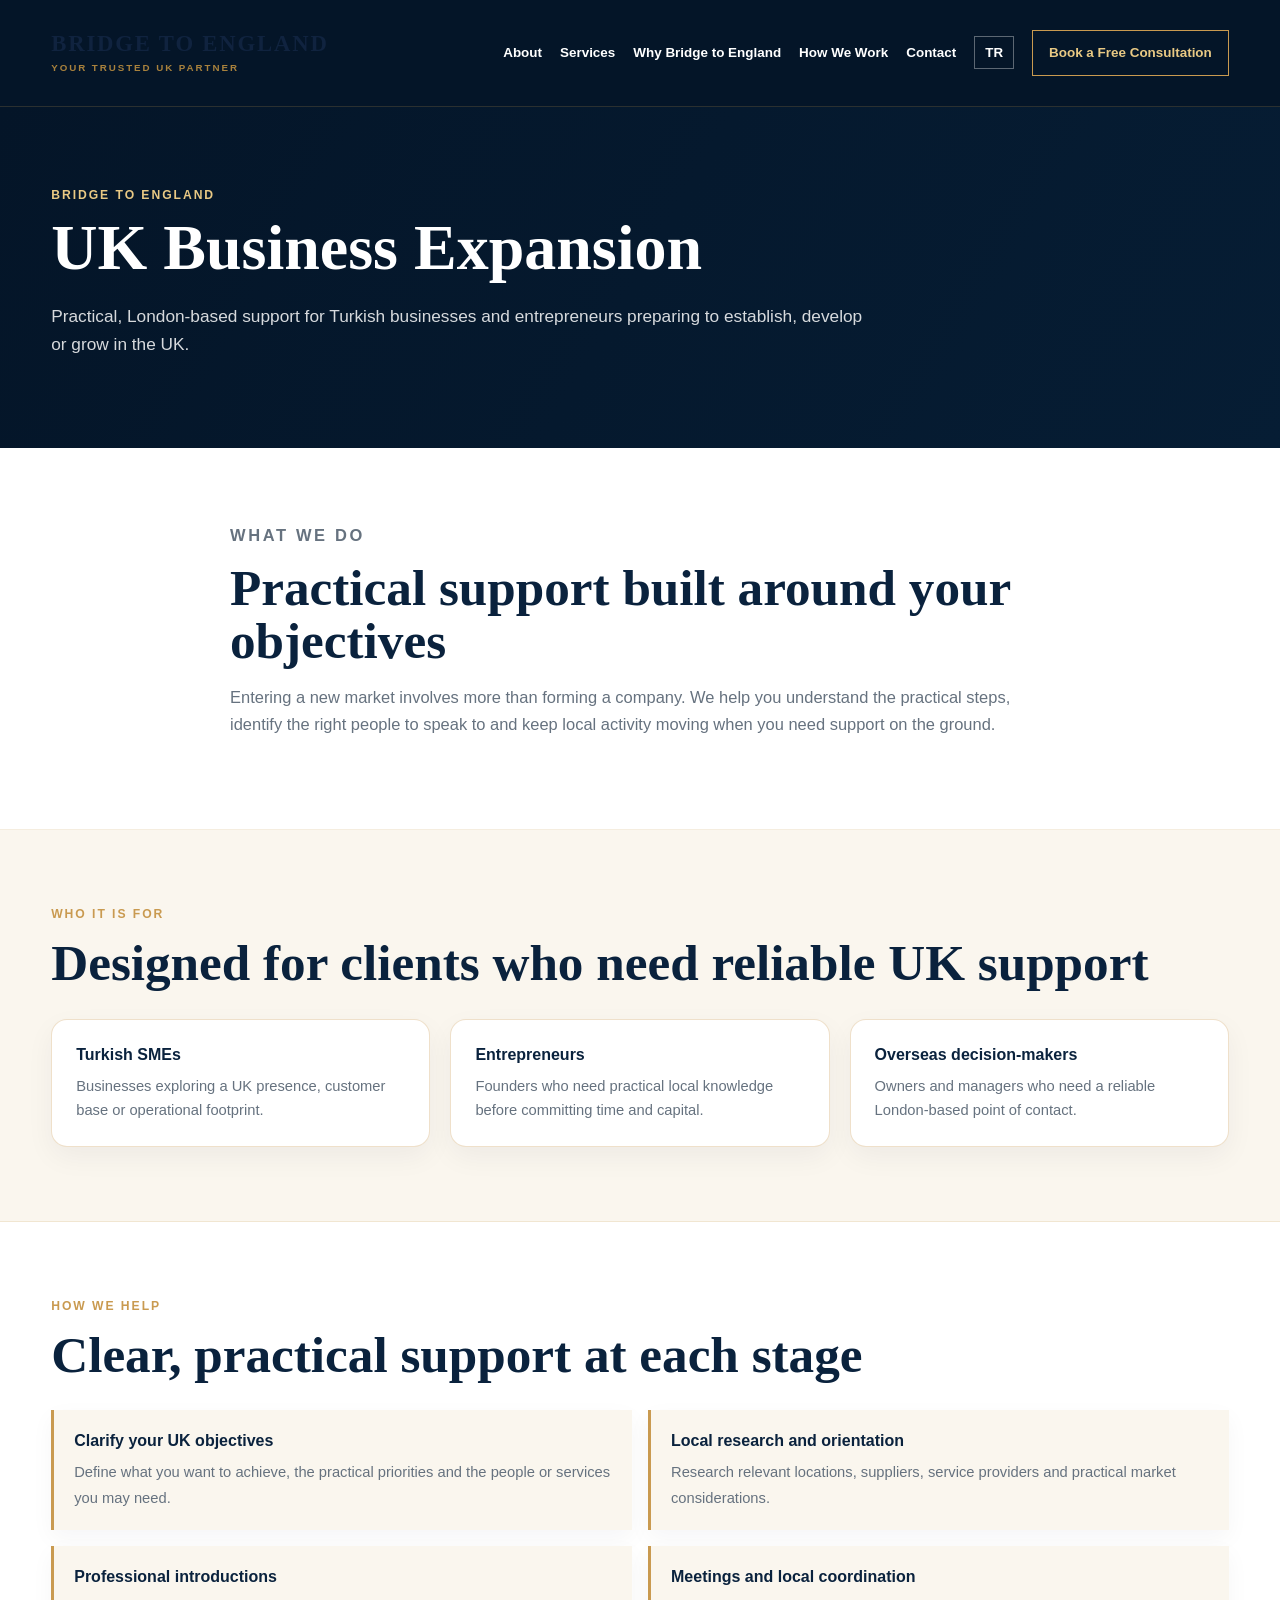
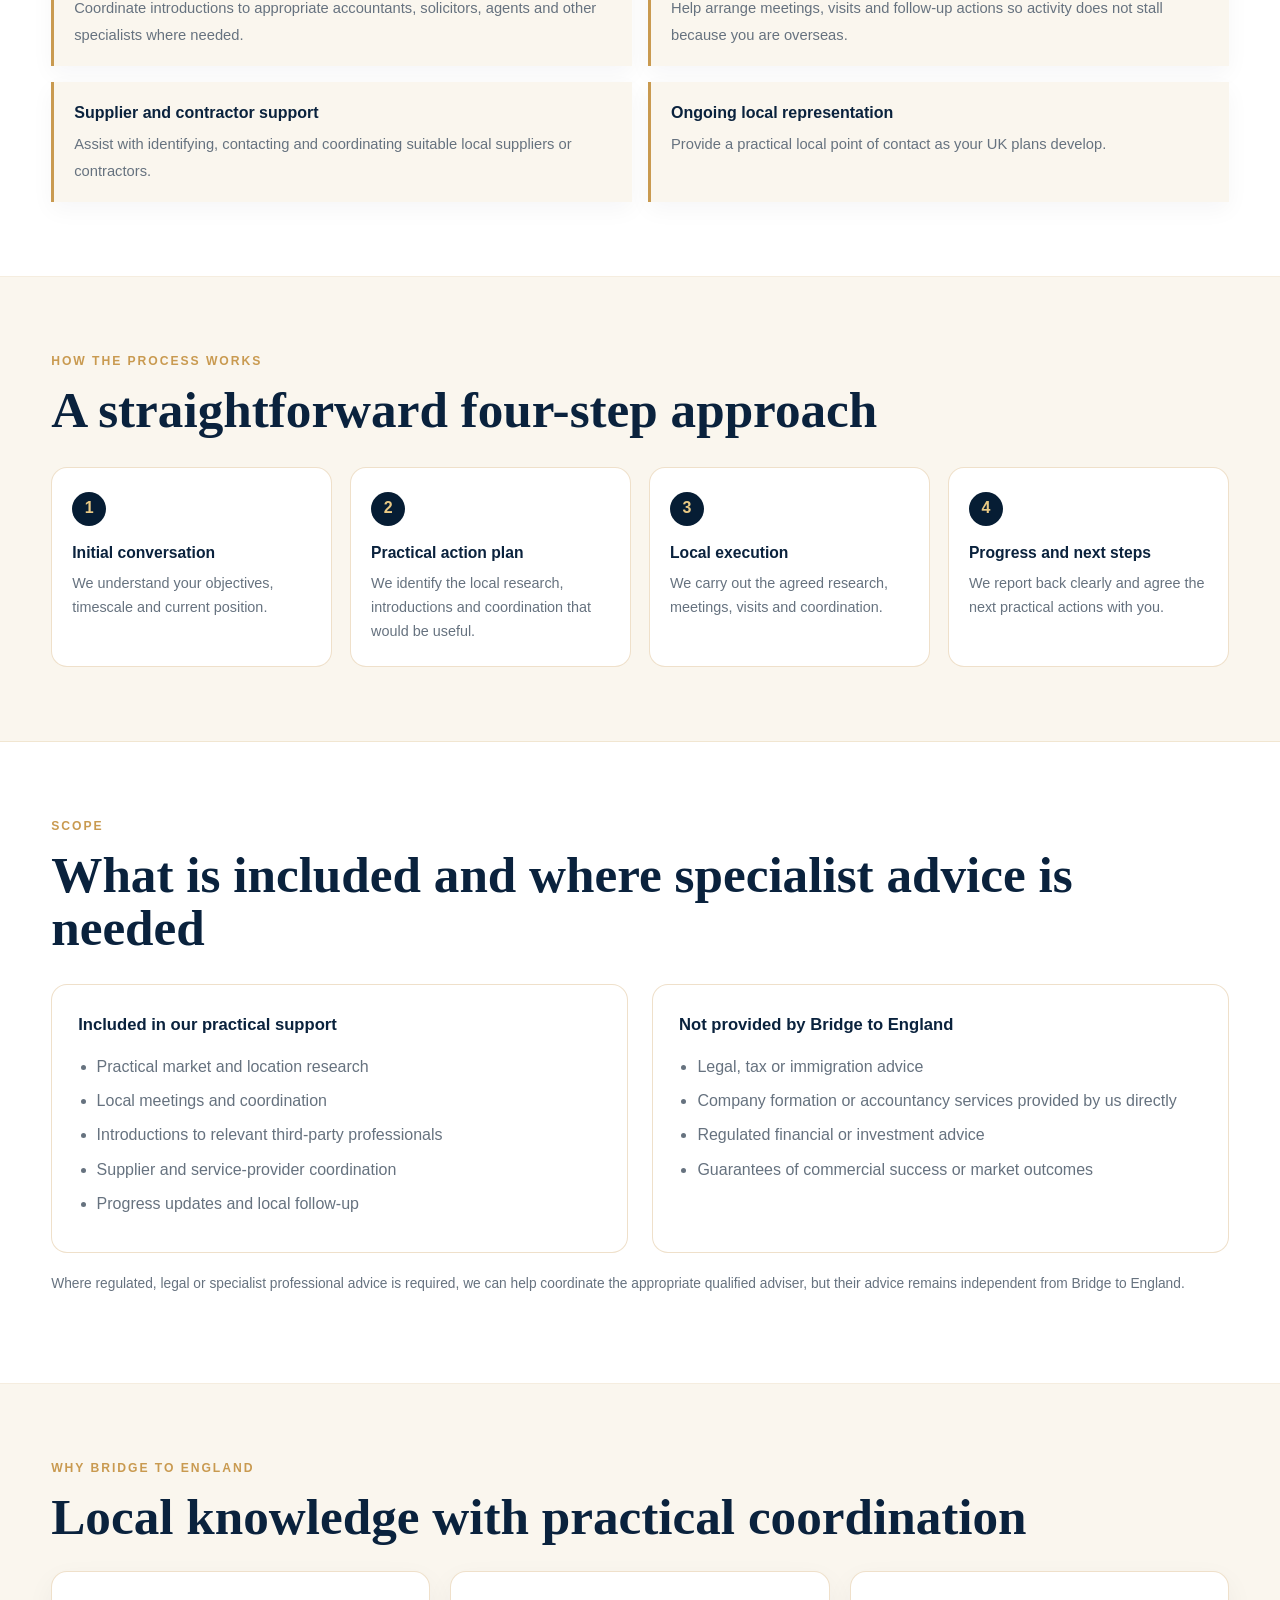
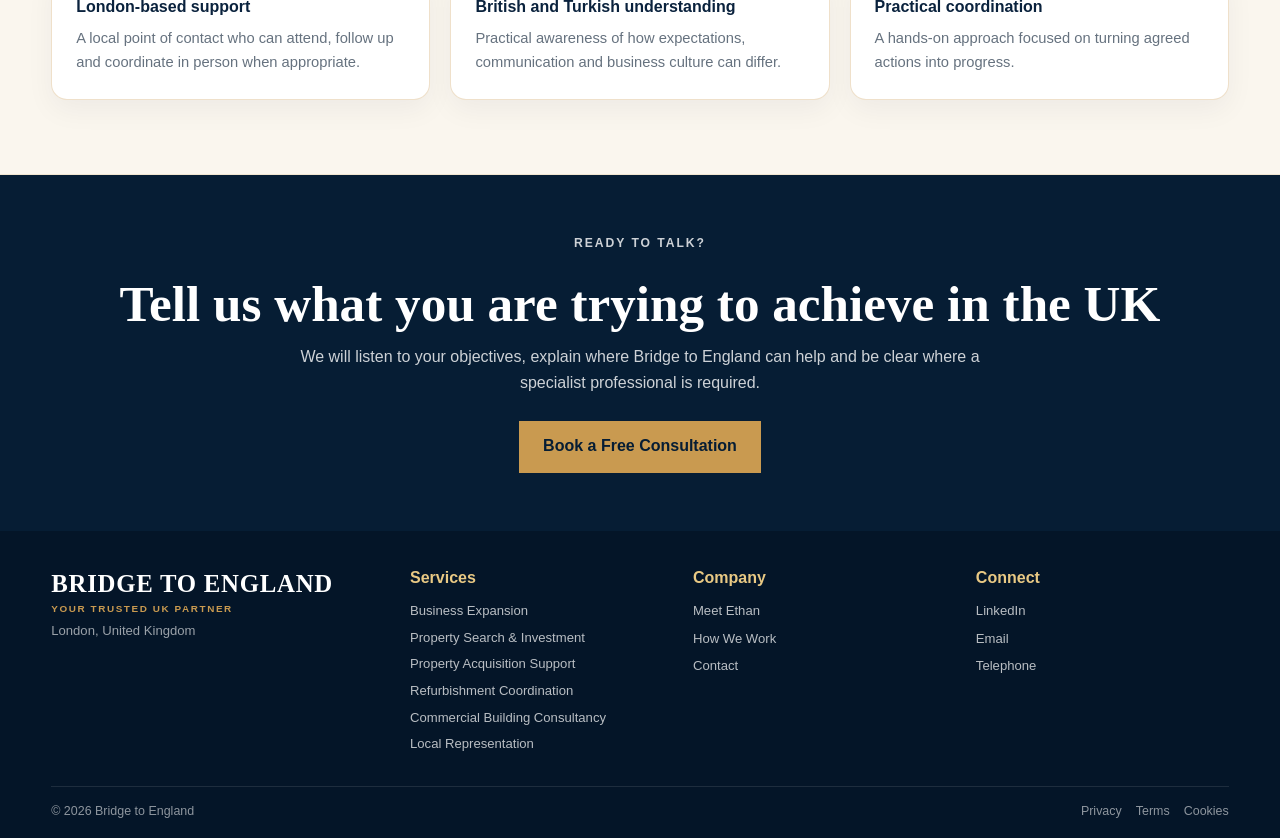
==== business-expansion.html @ 93b82a4f "Strengthen all six service pages V5.68" ====
<!DOCTYPE html>
<html lang="en">
<head>
<meta charset="UTF-8">
<meta name="viewport" content="width=device-width,initial-scale=1">
<title>UK Business Expansion | Bridge to England</title>
<meta name="description" content="Practical UK market-entry and business expansion support for Turkish businesses, entrepreneurs and investors, with London-based local coordination.">
<link rel="canonical" href="https://bridgetoengland.co.uk/business-expansion.html">
<link rel="icon" href="favicon.png">
<link rel="stylesheet" href="style.css?v=548">
<meta property="og:type" content="website">
<meta property="og:site_name" content="Bridge to England">
<meta property="og:title" content="UK Business Expansion | Bridge to England">
<meta property="og:description" content="Practical UK market-entry and business expansion support for Turkish businesses, entrepreneurs and investors, with London-based local coordination.">
<meta property="og:url" content="https://bridgetoengland.co.uk/business-expansion.html">
<script type="application/ld+json">{"@context": "https://schema.org", "@type": "Service", "name": "UK Business Expansion", "description": "Practical, London-based support for Turkish businesses and entrepreneurs preparing to establish, develop or grow in the UK.", "provider": {"@type": "Organization", "name": "Bridge to England", "url": "https://bridgetoengland.co.uk/"}, "areaServed": {"@type": "Country", "name": "United Kingdom"}, "url": "https://bridgetoengland.co.uk/business-expansion.html"}</script>

<style>
/* V5.68 strengthened service pages */
.site-header{position:static!important}
.service-detail-hero{
  padding:78px 0 72px;
  background:linear-gradient(120deg,var(--navy-2),var(--navy));
  color:#fff;
}
.service-detail-hero .eyebrow{color:var(--gold-soft)}
.service-detail-hero h1{
  color:#fff;
  max-width:900px;
  font-size:clamp(2.9rem,5vw,5rem);
}
.service-detail-hero .hero-summary{
  max-width:820px;
  margin-top:22px;
  color:rgba(255,255,255,.84);
  font-size:1.08rem;
}
.service-detail-main{background:#fff}
.service-block{padding:74px 0;border-bottom:1px solid rgba(201,154,80,.18)}
.service-block.alt{background:var(--cream)}
.service-intro{max-width:820px}
.service-intro p{font-size:1.03rem;color:var(--muted)}
.service-cards{
  display:grid;
  grid-template-columns:repeat(3,minmax(0,1fr));
  gap:20px;
  margin-top:30px;
}
.service-card-lite{
  background:#fff;
  border:1px solid var(--line);
  border-radius:16px;
  padding:24px;
  box-shadow:0 10px 28px rgba(6,29,52,.05);
}
.service-block:not(.alt) .service-card-lite{background:var(--cream)}
.service-card-lite h3{
  margin:0 0 8px;
  font-family:Montserrat,Arial,sans-serif;
  font-size:1rem;
  line-height:1.35;
}
.service-card-lite p{margin:0;color:var(--muted);font-size:.92rem}
.help-grid{
  display:grid;
  grid-template-columns:repeat(2,minmax(0,1fr));
  gap:16px;
  margin-top:28px;
}
.help-item{
  border-left:3px solid var(--gold);
  background:#fff;
  padding:18px 20px;
  box-shadow:0 8px 22px rgba(6,29,52,.04);
}
.service-block:not(.alt) .help-item{background:var(--cream)}
.help-item strong{display:block;color:var(--ink);margin-bottom:5px}
.help-item span{color:var(--muted);font-size:.92rem}
.process-grid{
  display:grid;
  grid-template-columns:repeat(4,minmax(0,1fr));
  gap:18px;
  margin-top:30px;
  counter-reset:steps;
}
.process-step{
  position:relative;
  border:1px solid var(--line);
  border-radius:16px;
  padding:24px 20px 22px;
  background:#fff;
}
.process-step:before{
  counter-increment:steps;
  content:counter(steps);
  width:34px;height:34px;
  display:grid;place-items:center;
  border-radius:50%;
  background:var(--navy);
  color:var(--gold-soft);
  font-weight:800;
  margin-bottom:14px;
}
.process-step h3{
  margin:0 0 7px;
  font-family:Montserrat,Arial,sans-serif;
  font-size:.98rem;
}
.process-step p{margin:0;color:var(--muted);font-size:.9rem}
.scope-grid{
  display:grid;
  grid-template-columns:1fr 1fr;
  gap:24px;
  margin-top:30px;
}
.scope-box{
  border:1px solid var(--line);
  border-radius:16px;
  padding:26px;
  background:#fff;
}
.scope-box h3{
  margin:0 0 15px;
  font-family:Montserrat,Arial,sans-serif;
  font-size:1.04rem;
}
.scope-box ul{margin:0;padding-left:1.15rem}
.scope-box li{margin:8px 0;color:var(--muted)}
.why-service-grid{
  display:grid;
  grid-template-columns:repeat(3,minmax(0,1fr));
  gap:20px;
  margin-top:28px;
}
.why-service-grid .service-card-lite{background:#fff}
.service-cta-band{
  padding:58px 0;
  background:var(--navy);
  color:#fff;
  text-align:center;
}
.service-cta-band h2{color:#fff;margin-bottom:14px}
.service-cta-band p{
  max-width:720px;
  margin:0 auto 24px;
  color:rgba(255,255,255,.80)
}
.service-note{
  margin-top:20px;
  color:var(--muted);
  font-size:.86rem;
}
.footer-wordmark{display:inline-flex;flex-direction:column;text-decoration:none;line-height:1.05}
.footer-brand-main{display:block;color:#fff;font-family:"Cormorant Garamond",Georgia,serif;font-size:1.55rem;font-weight:700;letter-spacing:.03em}
.footer-brand-sub{display:block;color:var(--gold);font-size:.62rem;font-weight:800;letter-spacing:.16em;margin-top:7px}
@media(max-width:1050px){
  .service-cards,.why-service-grid{grid-template-columns:1fr 1fr}
  .process-grid{grid-template-columns:1fr 1fr}
  .scope-grid{grid-template-columns:1fr}
}
@media(max-width:650px){
  .service-detail-hero{padding:54px 0 50px}
  .service-block{padding:54px 0}
  .service-cards,.help-grid,.why-service-grid,.process-grid{grid-template-columns:1fr}
}
/* Compact mobile navigation, closed by default */
@media(max-width:1050px){
  .site-header .nav-wrap{position:relative;min-height:86px!important}
  .site-header .menu-toggle{display:block!important}
  .site-header .main-nav{display:none!important}
  .site-header .main-nav.open{
    position:absolute!important;
    top:100%!important;left:0!important;right:0!important;
    z-index:1000!important;
    display:flex!important;
    flex-direction:column!important;
    align-items:stretch!important;
    gap:0!important;
    padding:10px 4% 18px!important;
    background:var(--navy-2)!important;
    border-top:1px solid rgba(201,154,80,.25)!important;
  }
  .site-header .main-nav.open a{
    padding:12px 4px!important;
    border-bottom:1px solid rgba(255,255,255,.08)!important;
  }
  .site-header .main-nav.open .language-toggle{
    margin:12px 0 8px!important;
    min-height:44px!important;
  }
}
</style>

</head>
<body>

<header class="site-header">
<div class="container nav-wrap">
<a class="brand brand-wordmark" href="index.html" aria-label="Bridge to England home">
<span class="brand-main">BRIDGE TO ENGLAND</span><span class="brand-sub">YOUR TRUSTED UK PARTNER</span></a>
<button aria-label="Open navigation" class="menu-toggle"><span></span><span></span><span></span></button>
<nav class="main-nav">
<a data-en="About" data-tr="Hakkımızda" href="index.html#about">About</a>
<a data-en="Services" data-tr="Hizmetler" href="index.html#services">Services</a>
<a data-en="Why Bridge to England" data-tr="Neden Bridge to England" href="index.html#why">Why Bridge to England</a>
<a data-en="How We Work" data-tr="Nasıl Çalışıyoruz" href="index.html#process">How We Work</a>
<a data-en="Contact" data-tr="İletişim" href="index.html#contact">Contact</a>
<button class="language-toggle" type="button">TR</button>
<a class="nav-cta" data-en="Book a Free Consultation" data-tr="Ücretsiz Görüşme Ayarla" href="index.html#contact">Book a Free Consultation</a>
</nav>
</div>
</header>

<section class="service-detail-hero">
<div class="container">
<p class="eyebrow" data-en="Bridge to England" data-tr="Bridge to England">Bridge to England</p>
<h1 data-en="UK Business Expansion" data-tr="Birleşik Krallık’ta İş Geliştirme">UK Business Expansion</h1>
<p class="hero-summary" data-en="Practical, London-based support for Turkish businesses and entrepreneurs preparing to establish, develop or grow in the UK." data-tr="Birleşik Krallık’ta kurulmaya, gelişmeye veya büyümeye hazırlanan Türk işletmeleri ve girişimciler için Londra merkezli pratik destek.">Practical, London-based support for Turkish businesses and entrepreneurs preparing to establish, develop or grow in the UK.</p>
</div>
</section>

<main class="service-detail-main">
<section class="service-block">
<div class="container service-intro">
<p class="section-label" data-en="What We Do" data-tr="Ne Yapıyoruz">What We Do</p>
<h2 data-en="Practical support built around your objectives" data-tr="Hedeflerinize göre şekillenen pratik destek">Practical support built around your objectives</h2>
<p data-en="Entering a new market involves more than forming a company. We help you understand the practical steps, identify the right people to speak to and keep local activity moving when you need support on the ground." data-tr="Yeni bir pazara girmek yalnızca şirket kurmaktan ibaret değildir. Pratik adımları anlamanıza, doğru kişilerle bağlantı kurmanıza ve sahada desteğe ihtiyaç duyduğunuzda yerel faaliyetleri ilerletmenize yardımcı oluruz.">Entering a new market involves more than forming a company. We help you understand the practical steps, identify the right people to speak to and keep local activity moving when you need support on the ground.</p>
</div>
</section>

<section class="service-block alt">
<div class="container">
<p class="section-label" data-en="Who It Is For" data-tr="Kimler İçin">Who It Is For</p>
<h2 data-en="Designed for clients who need reliable UK support" data-tr="Güvenilir Birleşik Krallık desteğine ihtiyaç duyan müşteriler için">Designed for clients who need reliable UK support</h2>
<div class="service-cards"><article class="service-card-lite"><h3 data-en="Turkish SMEs" data-tr="Türk KOBİ’leri">Turkish SMEs</h3><p data-en="Businesses exploring a UK presence, customer base or operational footprint." data-tr="Birleşik Krallık’ta varlık, müşteri tabanı veya operasyon oluşturmayı değerlendiren işletmeler.">Businesses exploring a UK presence, customer base or operational footprint.</p></article>
<article class="service-card-lite"><h3 data-en="Entrepreneurs" data-tr="Girişimciler">Entrepreneurs</h3><p data-en="Founders who need practical local knowledge before committing time and capital." data-tr="Zaman ve sermaye ayırmadan önce pratik yerel bilgiye ihtiyaç duyan girişimciler.">Founders who need practical local knowledge before committing time and capital.</p></article>
<article class="service-card-lite"><h3 data-en="Overseas decision-makers" data-tr="Yurt dışındaki karar vericiler">Overseas decision-makers</h3><p data-en="Owners and managers who need a reliable London-based point of contact." data-tr="Londra’da güvenilir bir yerel irtibat noktasına ihtiyaç duyan işletme sahipleri ve yöneticiler.">Owners and managers who need a reliable London-based point of contact.</p></article></div>
</div>
</section>

<section class="service-block">
<div class="container">
<p class="section-label" data-en="How We Help" data-tr="Nasıl Yardımcı Oluyoruz">How We Help</p>
<h2 data-en="Clear, practical support at each stage" data-tr="Her aşamada açık ve pratik destek">Clear, practical support at each stage</h2>
<div class="help-grid"><div class="help-item"><strong data-en="Clarify your UK objectives" data-tr="Birleşik Krallık hedeflerinizi netleştirme">Clarify your UK objectives</strong><span data-en="Define what you want to achieve, the practical priorities and the people or services you may need." data-tr="Hedeflerinizi, pratik öncelikleri ve ihtiyaç duyabileceğiniz kişi veya hizmetleri netleştiririz.">Define what you want to achieve, the practical priorities and the people or services you may need.</span></div>
<div class="help-item"><strong data-en="Local research and orientation" data-tr="Yerel araştırma ve yönlendirme">Local research and orientation</strong><span data-en="Research relevant locations, suppliers, service providers and practical market considerations." data-tr="Uygun bölgeleri, tedarikçileri, hizmet sağlayıcıları ve pratik pazar konularını araştırırız.">Research relevant locations, suppliers, service providers and practical market considerations.</span></div>
<div class="help-item"><strong data-en="Professional introductions" data-tr="Profesyonel bağlantılar">Professional introductions</strong><span data-en="Coordinate introductions to appropriate accountants, solicitors, agents and other specialists where needed." data-tr="Gerektiğinde muhasebeciler, avukatlar, acenteler ve diğer uzmanlarla bağlantı kurulmasını koordine ederiz.">Coordinate introductions to appropriate accountants, solicitors, agents and other specialists where needed.</span></div>
<div class="help-item"><strong data-en="Meetings and local coordination" data-tr="Toplantılar ve yerel koordinasyon">Meetings and local coordination</strong><span data-en="Help arrange meetings, visits and follow-up actions so activity does not stall because you are overseas." data-tr="Yurt dışında olmanız nedeniyle süreçlerin durmaması için toplantıları, ziyaretleri ve takip işlerini koordine ederiz.">Help arrange meetings, visits and follow-up actions so activity does not stall because you are overseas.</span></div>
<div class="help-item"><strong data-en="Supplier and contractor support" data-tr="Tedarikçi ve yüklenici desteği">Supplier and contractor support</strong><span data-en="Assist with identifying, contacting and coordinating suitable local suppliers or contractors." data-tr="Uygun yerel tedarikçi ve yüklenicilerin bulunması, iletişimi ve koordinasyonuna destek oluruz.">Assist with identifying, contacting and coordinating suitable local suppliers or contractors.</span></div>
<div class="help-item"><strong data-en="Ongoing local representation" data-tr="Sürekli yerel temsil">Ongoing local representation</strong><span data-en="Provide a practical local point of contact as your UK plans develop." data-tr="Birleşik Krallık planlarınız geliştikçe pratik bir yerel irtibat noktası sağlarız.">Provide a practical local point of contact as your UK plans develop.</span></div></div>
</div>
</section>

<section class="service-block alt">
<div class="container">
<p class="section-label" data-en="How The Process Works" data-tr="Süreç Nasıl İşliyor">How The Process Works</p>
<h2 data-en="A straightforward four-step approach" data-tr="Dört adımlı basit bir yaklaşım">A straightforward four-step approach</h2>
<div class="process-grid"><article class="process-step"><h3 data-en="Initial conversation" data-tr="İlk görüşme">Initial conversation</h3><p data-en="We understand your objectives, timescale and current position." data-tr="Hedeflerinizi, zaman planınızı ve mevcut durumunuzu anlarız.">We understand your objectives, timescale and current position.</p></article>
<article class="process-step"><h3 data-en="Practical action plan" data-tr="Pratik eylem planı">Practical action plan</h3><p data-en="We identify the local research, introductions and coordination that would be useful." data-tr="Faydalı olacak yerel araştırma, bağlantılar ve koordinasyonu belirleriz.">We identify the local research, introductions and coordination that would be useful.</p></article>
<article class="process-step"><h3 data-en="Local execution" data-tr="Yerel uygulama">Local execution</h3><p data-en="We carry out the agreed research, meetings, visits and coordination." data-tr="Kararlaştırılan araştırma, toplantı, ziyaret ve koordinasyonu yürütürüz.">We carry out the agreed research, meetings, visits and coordination.</p></article>
<article class="process-step"><h3 data-en="Progress and next steps" data-tr="İlerleme ve sonraki adımlar">Progress and next steps</h3><p data-en="We report back clearly and agree the next practical actions with you." data-tr="Size açık şekilde bilgi verir ve sonraki pratik adımları birlikte belirleriz.">We report back clearly and agree the next practical actions with you.</p></article></div>
</div>
</section>

<section class="service-block">
<div class="container">
<p class="section-label" data-en="Scope" data-tr="Kapsam">Scope</p>
<h2 data-en="What is included and where specialist advice is needed" data-tr="Nelerin dahil olduğu ve ne zaman uzman desteği gerektiği">What is included and where specialist advice is needed</h2>
<div class="scope-grid">
<div class="scope-box">
<h3 data-en="Included in our practical support" data-tr="Pratik desteğimize dahil">Included in our practical support</h3>
<ul><li data-en="Practical market and location research" data-tr="Pratik pazar ve bölge araştırması">Practical market and location research</li>
<li data-en="Local meetings and coordination" data-tr="Yerel toplantılar ve koordinasyon">Local meetings and coordination</li>
<li data-en="Introductions to relevant third-party professionals" data-tr="İlgili üçüncü taraf profesyonellere yönlendirme">Introductions to relevant third-party professionals</li>
<li data-en="Supplier and service-provider coordination" data-tr="Tedarikçi ve hizmet sağlayıcı koordinasyonu">Supplier and service-provider coordination</li>
<li data-en="Progress updates and local follow-up" data-tr="İlerleme güncellemeleri ve yerel takip">Progress updates and local follow-up</li></ul>
</div>
<div class="scope-box">
<h3 data-en="Not provided by Bridge to England" data-tr="Bridge to England tarafından sunulmayanlar">Not provided by Bridge to England</h3>
<ul><li data-en="Legal, tax or immigration advice" data-tr="Hukuki, vergisel veya göçmenlik danışmanlığı">Legal, tax or immigration advice</li>
<li data-en="Company formation or accountancy services provided by us directly" data-tr="Doğrudan tarafımızdan sunulan şirket kuruluşu veya muhasebe hizmetleri">Company formation or accountancy services provided by us directly</li>
<li data-en="Regulated financial or investment advice" data-tr="Düzenlemeye tabi finansal veya yatırım danışmanlığı">Regulated financial or investment advice</li>
<li data-en="Guarantees of commercial success or market outcomes" data-tr="Ticari başarı veya pazar sonucu garantisi">Guarantees of commercial success or market outcomes</li></ul>
</div>
</div>
<p class="service-note" data-en="Where regulated, legal or specialist professional advice is required, we can help coordinate the appropriate qualified adviser, but their advice remains independent from Bridge to England." data-tr="Düzenlemeye tabi, hukuki veya uzman profesyonel görüş gerektiğinde uygun yetkili danışmanın koordinasyonuna yardımcı olabiliriz, ancak bu danışmanın görüşü Bridge to England’dan bağımsızdır.">Where regulated, legal or specialist professional advice is required, we can help coordinate the appropriate qualified adviser, but their advice remains independent from Bridge to England.</p>
</div>
</section>

<section class="service-block alt">
<div class="container">
<p class="section-label" data-en="Why Bridge to England" data-tr="Neden Bridge to England">Why Bridge to England</p>
<h2 data-en="Local knowledge with practical coordination" data-tr="Yerel bilgi ve pratik koordinasyon">Local knowledge with practical coordination</h2>
<div class="why-service-grid"><article class="service-card-lite"><h3 data-en="London-based support" data-tr="Londra merkezli destek">London-based support</h3><p data-en="A local point of contact who can attend, follow up and coordinate in person when appropriate." data-tr="Gerektiğinde yüz yüze katılım, takip ve koordinasyon sağlayabilen yerel irtibat.">A local point of contact who can attend, follow up and coordinate in person when appropriate.</p></article>
<article class="service-card-lite"><h3 data-en="British and Turkish understanding" data-tr="Britanya ve Türk iş kültürü anlayışı">British and Turkish understanding</h3><p data-en="Practical awareness of how expectations, communication and business culture can differ." data-tr="Beklentiler, iletişim ve iş kültüründeki farklılıklara dair pratik anlayış.">Practical awareness of how expectations, communication and business culture can differ.</p></article>
<article class="service-card-lite"><h3 data-en="Practical coordination" data-tr="Pratik koordinasyon">Practical coordination</h3><p data-en="A hands-on approach focused on turning agreed actions into progress." data-tr="Kararlaştırılan işleri ilerlemeye dönüştürmeye odaklanan uygulamalı yaklaşım.">A hands-on approach focused on turning agreed actions into progress.</p></article></div>
</div>
</section>
</main>

<section class="service-cta-band">
<div class="container">
<p class="eyebrow" data-en="Ready to talk?" data-tr="Görüşmeye hazır mısınız?">Ready to talk?</p>
<h2 data-en="Tell us what you are trying to achieve in the UK" data-tr="Birleşik Krallık’ta neyi başarmak istediğinizi anlatın">Tell us what you are trying to achieve in the UK</h2>
<p data-en="We will listen to your objectives, explain where Bridge to England can help and be clear where a specialist professional is required." data-tr="Hedeflerinizi dinler, Bridge to England’ın nerede yardımcı olabileceğini açıklar ve uzman bir profesyonelin gerektiği durumları net şekilde belirtiriz.">We will listen to your objectives, explain where Bridge to England can help and be clear where a specialist professional is required.</p>
<a class="button gold" data-en="Book a Free Consultation" data-tr="Ücretsiz Görüşme Ayarla" href="index.html#contact">Book a Free Consultation</a>
</div>
</section>

<footer>
<div class="container footer-grid">
<div class="footer-brand">
<a class="footer-wordmark" href="index.html">
<span class="footer-brand-main">BRIDGE TO ENGLAND</span>
<span class="footer-brand-sub">YOUR TRUSTED UK PARTNER</span>
</a>
<p>London, United Kingdom</p>
</div>
<div>
<strong data-en="Services" data-tr="Hizmetler">Services</strong>
<a href="business-expansion.html">Business Expansion</a>
<a href="property-search-investment.html">Property Search &amp; Investment</a>
<a href="property-acquisition.html">Property Acquisition Support</a>
<a href="refurbishment-coordination.html">Refurbishment Coordination</a>
<a href="commercial-building-consultancy.html">Commercial Building Consultancy</a>
<a href="local-representation.html">Local Representation</a>
</div>
<div>
<strong data-en="Company" data-tr="Şirket">Company</strong>
<a data-en="Meet Ethan" data-tr="Ethan ile Tanışın" href="index.html#about">Meet Ethan</a>
<a data-en="How We Work" data-tr="Nasıl Çalışıyoruz" href="index.html#process">How We Work</a>
<a data-en="Contact" data-tr="İletişim" href="index.html#contact">Contact</a>
</div>
<div>
<strong data-en="Connect" data-tr="İletişim">Connect</strong>
<a href="https://www.linkedin.com/in/ethan-erman-bahadir-b81787232/" target="_blank" rel="noopener">LinkedIn</a>
<a href="mailto:info@bridgetoengland.co.uk">Email</a>
<a href="tel:+447776251109">Telephone</a>
</div>
</div>
<div class="container footer-bottom">
<span>© 2026 Bridge to England</span>
<div><a href="privacy.html">Privacy</a><a href="terms.html">Terms</a><a href="cookies.html">Cookies</a></div>
</div>
</footer>
<script src="script.js?v=548"></script>

</body>
</html>
---- style.css ----
:root{
  --navy:#061d34;
  --navy-2:#041528;
  --ink:#0a223d;
  --gold:#c99a50;
  --gold-soft:#e9c984;
  --cream:#faf6ee;
  --paper:#ffffff;
  --text:#1b2938;
  --muted:#66727f;
  --line:rgba(201,154,80,.30);
  --shadow:0 16px 38px rgba(6,29,52,.09);
}
*{box-sizing:border-box}
html{scroll-behavior:smooth}
body{margin:0;background:#fff;color:var(--text);font-family:Montserrat,Arial,sans-serif;line-height:1.65}
img{max-width:100%;display:block}
a{color:inherit}
.container{width:min(1180px,92%);margin-inline:auto}
.section{padding:88px 0}
.section-label,.eyebrow{margin:0 0 12px;color:var(--gold);font-weight:800;font-size:.76rem;letter-spacing:.16em;text-transform:uppercase}
h1,h2,h3{font-family:"Cormorant Garamond",Georgia,serif;color:var(--ink)}
h1{margin:0;font-size:clamp(3rem,5.2vw,5.4rem);line-height:.98}
h2{margin:.08em 0 .32em;font-size:clamp(2.35rem,4vw,4rem);line-height:1.04}
p{margin:0 0 1em}
.button{display:inline-flex;align-items:center;justify-content:center;min-height:52px;padding:0 24px;border:0;text-decoration:none;font-weight:800;cursor:pointer;transition:.2s}
.button.gold{background:var(--gold);color:var(--navy)}
.button.gold:hover{background:var(--gold-soft);transform:translateY(-2px)}
.button.outline{border:1px solid rgba(255,255,255,.55);color:#fff}
.button.outline:hover{border-color:var(--gold-soft);color:var(--gold-soft)}

/* Header */
.site-header{position:sticky;top:0;z-index:100;background:var(--navy-2);border-bottom:1px solid rgba(201,154,80,.20)}
.nav-wrap{min-height:106px;display:flex;align-items:center;justify-content:space-between;gap:22px}
.brand img{width:250px;height:94px;object-fit:contain;background:#fff;padding:2px 5px}
.main-nav{display:flex;align-items:center;gap:18px}
.main-nav a{color:#fff;text-decoration:none;font-size:.84rem;font-weight:700}
.main-nav a:hover{color:var(--gold-soft)}
.nav-cta{border:1px solid var(--gold);padding:11px 16px;color:var(--gold-soft)!important}
.language-toggle{border:1px solid rgba(255,255,255,.35);background:transparent;color:#fff;padding:8px 10px;font-weight:800;cursor:pointer}
.menu-toggle{display:none;background:none;border:0;padding:8px}
.menu-toggle span{display:block;width:27px;height:2px;background:var(--gold);margin:5px}

/* Hero */
.hero{background:var(--navy-2);color:#fff}
.hero-grid{display:grid;grid-template-columns:43% 57%;min-height:690px}
.hero-copy{display:flex;flex-direction:column;justify-content:center;padding:58px 50px 58px max(5vw,42px);background:linear-gradient(110deg,var(--navy-2),var(--navy))}
.hero-slogan{margin:0 0 8px;color:var(--gold);font-weight:800;letter-spacing:.10em;text-transform:uppercase}
.hero-bridge{margin:0 0 18px;color:var(--gold-soft);font-weight:800;font-size:clamp(2rem,3.8vw,3.8rem);line-height:1.04;text-transform:uppercase}
.hero h1{color:#fff;font-size:clamp(2.7rem,4.5vw,4.7rem)}
.gold-rule{width:72px;height:3px;background:var(--gold);margin:24px 0}
.hero-lead{max-width:610px;color:rgba(255,255,255,.84)}
.hero-actions{display:flex;gap:12px;flex-wrap:wrap;margin-top:24px}
.hero-photo img{width:100%;height:100%;object-fit:cover}

/* Meet Ethan */
.about-grid{display:grid;grid-template-columns:.72fr 1.28fr;gap:64px;align-items:center}
.portrait img{width:100%;max-height:620px;object-fit:cover;border-radius:18px;box-shadow:var(--shadow)}
.about-copy .role{color:var(--gold);font-weight:800;text-transform:uppercase;letter-spacing:.07em}
.about-copy .intro{font-size:1.08rem;font-weight:700;color:var(--ink)}

/* Services */
.services{background:#fff}
.services-heading{text-align:center;max-width:1040px;margin:0 auto 40px}
.services-heading .from{margin:0 0 7px;color:var(--ink);font-weight:800;letter-spacing:.12em;text-transform:uppercase}
.services-heading .bridge{margin:0;color:var(--gold);font-size:clamp(2.25rem,4.4vw,4rem);font-weight:800;line-height:1.04;text-transform:uppercase}
.services-heading .sub{margin-top:16px;color:var(--muted)}
.section-rule-title{display:grid;grid-template-columns:1fr auto 1fr;gap:20px;align-items:center;margin:34px 0 30px}
.section-rule-title span{height:1px;background:rgba(201,154,80,.62)}
.section-rule-title h3{margin:0;font-family:Montserrat,Arial,sans-serif;color:var(--ink);font-size:clamp(1.45rem,2.3vw,2rem);font-weight:800;text-transform:uppercase}

.service-grid{display:grid;grid-template-columns:repeat(3,minmax(0,1fr));gap:22px}
.service-card{
  min-height:300px;
  display:grid;
  grid-template-columns:138px 1px minmax(0,1fr);
  gap:22px;
  align-items:center;
  padding:30px 27px;
  background:#fff;
  border:1px solid var(--line);
  border-radius:18px;
  box-shadow:0 12px 32px rgba(6,29,52,.075);
  transition:transform .22s ease,box-shadow .22s ease,border-color .22s ease
}
.service-card:hover{transform:translateY(-5px);border-color:rgba(201,154,80,.58);box-shadow:var(--shadow)}
.service-card::before{content:"";grid-column:2;grid-row:1;width:1px;height:72%;justify-self:center;background:rgba(201,154,80,.52)}
.service-icon{
  grid-column:1;grid-row:1;
  width:112px;height:112px;border-radius:50%;
  display:grid;place-items:center;
  background:var(--cream);
  border:1px solid rgba(201,154,80,.24);
  box-shadow:0 10px 24px rgba(6,29,52,.08)
}
.service-icon svg{width:64px;height:64px;fill:none;stroke:var(--ink);stroke-width:2.8;stroke-linecap:round;stroke-linejoin:round}
.service-card:nth-child(1) .service-icon path:nth-last-child(-n+2),
.service-card:nth-child(2) .service-icon circle,
.service-card:nth-child(3) .service-icon path:last-child,
.service-card:nth-child(4) .service-icon circle,
.service-card:nth-child(5) .service-icon path:last-child,
.service-card:nth-child(6) .service-icon path:nth-last-child(-n+2){stroke:var(--gold)}
.service-copy{grid-column:3;grid-row:1;min-width:0}
.service-copy h4{margin:0 0 11px;color:var(--ink);font-size:1.02rem;font-weight:800;line-height:1.25;text-transform:uppercase}
.service-copy h4::after{content:"";display:block;width:36px;height:2px;background:var(--gold);margin-top:10px}
.service-copy p{margin:0;color:var(--muted);font-size:.92rem;line-height:1.7}
.service-copy a{display:inline-flex;margin-top:15px;color:var(--ink);font-size:.80rem;font-weight:800;text-decoration:none}
.service-copy a:hover{color:var(--gold)}

/* Why */
.why{background:linear-gradient(120deg,var(--navy-2),var(--navy));color:#fff}
.why h2{color:#fff}
.why-grid{display:grid;grid-template-columns:.9fr 1.1fr;gap:56px;align-items:center}
.why-cards-four{display:grid;grid-template-columns:repeat(2,minmax(0,1fr));gap:18px}
.why-card{min-height:178px;display:flex;flex-direction:column;justify-content:center;padding:24px;border:1px solid rgba(201,154,80,.34);border-radius:14px;background:rgba(255,255,255,.035)}
.why-card strong{display:block;color:var(--gold-soft);font-size:1.02rem;margin-bottom:8px}
.why-card span{color:rgba(255,255,255,.76);font-size:.86rem}

/* Process */
.process{background:var(--cream)}
.process-heading{max-width:930px;margin:0 auto 46px}
.process-journey{display:grid;grid-template-columns:1fr auto 1fr auto 1fr auto 1fr;gap:13px;align-items:stretch}
.process-card{min-height:285px;padding:27px;background:#fff;border:1px solid var(--line);border-radius:18px;box-shadow:0 10px 26px rgba(6,29,52,.055);transition:.22s}
.process-card:hover{transform:translateY(-5px);border-color:rgba(201,154,80,.58);box-shadow:var(--shadow)}
.process-top{display:flex;align-items:center;justify-content:space-between;gap:14px;margin-bottom:23px}
.process-number{width:52px;height:52px;border-radius:50%;display:grid;place-items:center;background:linear-gradient(145deg,var(--gold-soft),var(--gold));color:var(--navy);font-weight:900}
.process-icon{width:56px;height:56px;border-radius:50%;display:grid;place-items:center;background:var(--navy)}
.process-icon svg{width:31px;height:31px;fill:none;stroke:var(--gold-soft);stroke-width:2.7;stroke-linecap:round;stroke-linejoin:round}
.process-card h3{margin:0 0 12px;color:var(--ink);font-size:1.35rem;line-height:1.15}
.process-card p{margin:0;color:var(--muted);font-size:.94rem}
.process-connector{display:grid;place-items:center;color:var(--gold);font-size:1.8rem;font-weight:800}

/* Who we work with */
.who-section{background:#fff}
.who-grid{display:grid;grid-template-columns:repeat(3,1fr);gap:16px}
.who-card{padding:24px;border:1px solid var(--line);border-radius:14px;background:var(--cream)}
.who-card strong{display:block;color:var(--ink);margin-bottom:6px}
.who-card span{color:var(--muted);font-size:.87rem}

/* Contact */
.contact{background:var(--navy);color:#fff}
.contact h2{color:#fff}
.contact-grid{display:grid;grid-template-columns:.9fr 1fr .42fr;gap:28px}
.contact-details a,.contact-details div{display:block;padding:10px 0;border-top:1px solid rgba(255,255,255,.12);text-decoration:none}
.contact-details span{display:block;color:var(--gold-soft);font-size:.7rem;font-weight:800;letter-spacing:.10em;text-transform:uppercase}
.contact-form{display:grid;gap:13px;padding:26px;border:1px solid rgba(201,154,80,.38);border-radius:14px;background:rgba(4,21,40,.48)}
.contact-form label span{display:block;color:var(--gold-soft);font-size:.78rem;font-weight:800;margin-bottom:5px}
.contact-form input,.contact-form textarea{width:100%;padding:12px;border:1px solid rgba(255,255,255,.22);background:rgba(255,255,255,.06);color:#fff}
.qr-card{text-align:center}
.qr-card img{width:180px;margin:0 auto 10px;padding:8px;background:#fff;border-radius:10px}
.qr-card strong{display:block;color:var(--gold-soft);font-size:.78rem;text-transform:uppercase}
.qr-card a{display:inline-block;margin-top:8px;color:#fff;font-size:.8rem}
.whatsapp-float{position:fixed;right:20px;bottom:20px;width:54px;height:54px;border-radius:50%;display:grid;place-items:center;background:#25D366;color:#fff;text-decoration:none;font-weight:900;box-shadow:0 10px 24px rgba(0,0,0,.25);z-index:90}

/* Footer */
footer{background:var(--navy-2);color:#fff;padding:34px 0 16px}
.footer-grid{display:grid;grid-template-columns:1.3fr 1fr 1fr 1fr;gap:30px}
.footer-brand img{width:210px;background:#fff;padding:3px}
.footer-grid strong{display:block;color:var(--gold-soft);margin-bottom:9px}
.footer-grid a{display:block;color:rgba(255,255,255,.72);text-decoration:none;font-size:.82rem;margin:6px 0}
.footer-brand p{color:rgba(255,255,255,.6);font-size:.82rem}
.footer-bottom{display:flex;justify-content:space-between;align-items:center;margin-top:26px;padding-top:14px;border-top:1px solid rgba(255,255,255,.10);color:rgba(255,255,255,.55);font-size:.78rem}
.footer-bottom div{display:flex;gap:14px}
.footer-bottom a{text-decoration:none}

/* Service detail pages */
.page-hero{padding:74px 0;background:linear-gradient(120deg,var(--navy-2),var(--navy));color:#fff}
.page-hero h1{color:#fff;font-size:clamp(2.8rem,5vw,4.8rem)}
.page-hero p{max-width:760px;color:rgba(255,255,255,.80)}
.service-page-grid{display:block;max-width:900px;margin:0 auto}
.check-list{display:grid;gap:12px;margin-top:28px}
.check{position:relative;padding:16px 18px 16px 50px;border:1px solid var(--line);border-radius:12px;background:#fff;box-shadow:0 7px 20px rgba(6,29,52,.05)}
.check::before{content:"✓";position:absolute;left:18px;top:14px;color:var(--gold);font-weight:900}
.footer-wrap{display:grid;grid-template-columns:auto 1fr auto;gap:24px;align-items:center}
.footer-wrap img{width:180px;background:#fff;padding:3px}
.footer-links{display:flex;justify-content:center;gap:18px}
.footer-links a{color:rgba(255,255,255,.75);text-decoration:none}
.footer-copy{color:rgba(255,255,255,.55);font-size:.8rem}

/* Digital card */
.digital-card-page{min-height:100vh;background:var(--cream);display:grid;place-items:center;padding:32px}
.digital-card{width:min(560px,94vw);background:#fff;border:1px solid var(--line);border-radius:22px;padding:34px;text-align:center;box-shadow:var(--shadow)}
.digital-card .logo{width:210px;margin:0 auto 20px}
.digital-card .portrait{width:170px;height:170px;object-fit:cover;border-radius:50%;margin:0 auto 20px}
.digital-links{display:grid;gap:10px;margin-top:22px}
.digital-links a,.save{display:block;padding:13px 16px;border:1px solid var(--line);text-decoration:none;font-weight:700}
.save{background:var(--gold);color:var(--navy)}

/* Legal pages */
.legal-page{background:var(--cream);padding:70px 0;min-height:100vh}
.legal-wrap{width:min(900px,92%);margin:auto;background:#fff;padding:48px;border-radius:18px;box-shadow:var(--shadow)}
.legal-wrap h1{font-size:clamp(2.6rem,5vw,4.2rem)}
.legal-wrap h2{font-size:1.8rem;margin-top:1.4em}

/* Reveal */
.reveal{opacity:0;transform:translateY(18px);transition:opacity .6s ease,transform .6s ease}
.reveal.visible{opacity:1;transform:none}

/* Responsive */
@media(max-width:1050px){
  .main-nav{position:absolute;top:106px;left:0;right:0;display:none;flex-direction:column;align-items:flex-start;padding:24px 4%;background:var(--navy-2)}
  .main-nav.open{display:flex}
  .menu-toggle{display:block}
  .hero-grid,.about-grid,.why-grid,.contact-grid{grid-template-columns:1fr}
  .hero-photo{height:470px}
  .service-grid{grid-template-columns:repeat(2,minmax(0,1fr))}
  .process-journey{grid-template-columns:1fr 1fr;gap:18px}
  .process-connector{display:none}
  .who-grid{grid-template-columns:repeat(2,1fr)}
  .footer-grid{grid-template-columns:repeat(2,1fr)}
}
@media(max-width:650px){
  .section{padding:64px 0}
  .brand img{width:202px;height:80px}
  .nav-wrap{min-height:90px}
  .main-nav{top:90px}
  .hero-copy{padding:48px 5%}
  .hero-photo{height:350px}
  .service-grid,.why-cards-four,.process-journey,.who-grid,.footer-grid{grid-template-columns:1fr}
  .service-card{grid-template-columns:84px 1px minmax(0,1fr);gap:15px;min-height:0;padding:22px 17px}
  .service-icon{width:76px;height:76px}
  .service-icon svg{width:44px;height:44px}
  .footer-bottom{flex-direction:column;gap:10px;text-align:center}
  .footer-wrap{grid-template-columns:1fr;text-align:center}
  .footer-links{flex-wrap:wrap}
  .footer-wrap img{margin:auto}
  .legal-wrap{padding:28px}
}


/* V5.1 refined Why section */
.why-intro{max-width:640px;font-size:1.03rem;line-height:1.75;color:rgba(255,255,255,.88)}
.why-card{position:relative;padding:26px 24px 24px}
.why-icon{width:42px;height:42px;display:grid;place-items:center;margin-bottom:16px;border-radius:50%;background:rgba(201,154,80,.10);border:1px solid rgba(201,154,80,.35)}
.why-icon svg{width:24px;height:24px;fill:none;stroke:var(--gold-soft);stroke-width:2.4;stroke-linecap:round;stroke-linejoin:round}
.why-card strong{font-size:1.04rem}
.why-card span{line-height:1.62}


/* V5.2 refined How We Work section */
.process-heading{
  max-width:900px;
  margin:0 auto 46px;
}
.process-heading h2{
  font-size:clamp(2.6rem,3.8vw,3.9rem);
  margin-bottom:.18em;
}
.process-subtitle{
  margin:10px auto 0;
  max-width:700px;
  color:var(--muted);
  font-size:1rem;
  line-height:1.7;
}
.process-card{
  min-height:330px;
  padding:30px;
}
.process-top{
  margin-bottom:28px;
}
.process-number{
  width:56px;
  height:56px;
}
.process-icon{
  width:62px;
  height:62px;
}
.process-icon svg{
  width:34px;
  height:34px;
}
.process-card h3{
  margin-bottom:14px;
}
.process-connector{
  color:rgba(201,154,80,.58);
  font-size:1.55rem;
  font-weight:700;
}
@media(max-width:1050px){
  .process-card{min-height:300px}
}
@media(max-width:650px){
  .process-card{min-height:0}
  .process-heading h2{font-size:clamp(2.3rem,10vw,3.1rem)}
}


/* V5.4 visible brand positioning */
.trusted-partner-kicker{
  display:inline-block;
  margin:0 0 14px;
  padding:8px 14px;
  border:1px solid rgba(201,154,80,.55);
  background:rgba(201,154,80,.08);
  color:var(--gold-soft);
  font-size:.88rem;
  font-weight:900;
  letter-spacing:.14em;
  text-transform:uppercase;
  width:max-content;
}
@media(max-width:650px){
  .trusted-partner-kicker{
    font-size:.76rem;
    letter-spacing:.10em;
    padding:7px 11px;
  }
}


/* V5.5 — Make "Your Trusted UK Partner" the primary brand promise */
.trusted-partner-main{
  margin:8px 0 12px;
  color:#fff;
  font-family:"Cormorant Garamond",Georgia,serif;
  font-size:clamp(2.8rem,4.7vw,5.2rem);
  line-height:.96;
  font-weight:700;
  letter-spacing:-.02em;
  text-transform:none;
  max-width:720px;
}
.hero-slogan{
  margin-bottom:6px;
}
.hero-bridge-support{
  margin:0 0 18px;
  color:var(--gold-soft);
  font-size:clamp(1.45rem,2.3vw,2.35rem);
  line-height:1.08;
  letter-spacing:.02em;
  text-transform:none;
  font-weight:800;
}
.hero-support-heading{
  margin:0;
  max-width:650px;
  color:#fff;
  font-family:Montserrat,Arial,sans-serif;
  font-size:clamp(1.25rem,1.9vw,1.8rem);
  line-height:1.35;
  font-weight:700;
}
.hero-lead{
  max-width:660px;
  margin-top:14px;
  font-size:1rem;
  line-height:1.7;
}
@media(max-width:650px){
  .trusted-partner-main{
    font-size:clamp(2.35rem,11vw,3.4rem);
  }
  .hero-bridge-support{
    font-size:1.35rem;
  }
  .hero-support-heading{
    font-size:1.1rem;
  }
}


/* V5.6 hero hierarchy balance */
.trusted-partner-main{
  max-width:680px;
  margin:8px 0 10px;
  font-size:clamp(3rem,4.8vw,5rem);
  line-height:.96;
}
.hero-bridge-support{
  margin:0 0 20px;
  font-size:clamp(1.35rem,2vw,2rem);
  line-height:1.15;
}
.hero-support-heading{
  margin:0;
  max-width:650px;
  color:#fff;
  font-family:Montserrat,Arial,sans-serif;
  font-size:clamp(1.15rem,1.55vw,1.65rem);
  line-height:1.35;
  font-weight:700;
  letter-spacing:.01em;
}
.hero-lead{
  max-width:650px;
  margin-top:18px;
  font-size:.98rem;
  line-height:1.7;
}
@media(max-width:650px){
  .trusted-partner-main{
    font-size:clamp(2.45rem,11vw,3.4rem);
  }
  .hero-bridge-support{
    font-size:1.28rem;
  }
  .hero-support-heading{
    font-size:1.02rem;
    line-height:1.45;
  }
}


/* V5.7 final polish */
.hero-support-heading{
  margin:0;
  max-width:620px;
  color:#fff;
  font-family:Montserrat,Arial,sans-serif;
  font-size:clamp(1rem,1.2vw,1.32rem);
  line-height:1.4;
  font-weight:700;
  letter-spacing:.03em;
}
.services .section-rule-title{
  margin-top:0;
}
.footer-grid > div:nth-child(2) a{
  margin:5px 0;
}
@media(max-width:650px){
  .hero-support-heading{
    font-size:.96rem;
    line-height:1.45;
  }
}


/* V5.8 — keep service descriptor on one clean line */
.hero-support-heading{
  display:block;
  width:100%;
  max-width:none;
  margin:0;
  white-space:nowrap;
  color:#fff;
  font-family:Montserrat,Arial,sans-serif;
  font-size:clamp(1.05rem,1.15vw,1.35rem);
  line-height:1.3;
  font-weight:700;
  letter-spacing:.015em;
}
@media(max-width:1200px){
  .hero-support-heading{
    font-size:1rem;
  }
}
@media(max-width:900px){
  .hero-support-heading{
    white-space:normal;
    font-size:1rem;
    line-height:1.4;
  }
}


/* V5.9 — corrected compact hero service line */
.hero .hero-service-line{
  margin:24px 0 0;
  padding:0;
  max-width:100%;
  color:#fff;
  font-family:Montserrat,Arial,sans-serif;
  font-size:1.18rem;
  line-height:1.45;
  font-weight:700;
  letter-spacing:.02em;
  white-space:normal;
}
@media(min-width:1100px){
  .hero .hero-service-line{
    font-size:1.22rem;
    white-space:nowrap;
  }
}
@media(max-width:1099px){
  .hero .hero-service-line{
    font-size:1.08rem;
  }
}
@media(max-width:650px){
  .hero .hero-service-line{
    margin-top:18px;
    font-size:.98rem;
    line-height:1.5;
  }
}


/* V5.10 — give the wording priority over the hero image */
@media(min-width:1100px){
  .hero{
    grid-template-columns:52% 48%;
  }

  .hero-copy{
    padding-right:54px;
  }

  .hero-media{
    position:relative;
    overflow:hidden;
  }

  .hero-media::after{
    content:"";
    position:absolute;
    inset:0;
    background:rgba(4,24,42,.10);
    pointer-events:none;
  }

  .hero-media img{
    filter:saturate(.90) brightness(.94);
  }
}

@media(min-width:1450px){
  .hero{
    grid-template-columns:53% 47%;
  }
}

/* Keep the image supportive rather than dominant on mid-size screens */
@media(min-width:900px) and (max-width:1099px){
  .hero{
    grid-template-columns:51% 49%;
  }

  .hero-media img{
    filter:saturate(.92) brightness(.96);
  }
}


/* V5.11 — final hero typography and spacing polish */
@media(min-width:1100px){
  .hero-copy{
    transform:translateY(-18px);
  }

  .trusted-partner-main{
    font-size:clamp(3.15rem,5.05vw,5.25rem);
    line-height:.95;
    margin-bottom:12px;
  }

  .hero-bridge-support{
    margin-bottom:22px;
  }

  .hero .hero-service-line{
    margin-top:26px;
  }

  .hero-lead{
    font-size:1.04rem;
    line-height:1.72;
    max-width:660px;
    margin-top:20px;
  }
}

@media(min-width:1450px){
  .trusted-partner-main{
    font-size:clamp(3.25rem,5.15vw,5.45rem);
  }
}

@media(max-width:1099px){
  .hero-copy{
    transform:none;
  }
}


/* V5.12 — final hero headline + service wording */
@media(min-width:1400px){
  /* Keep the core proposition on one line on wide desktop screens */
  .trusted-partner-main{
    font-size:clamp(3rem,3.55vw,4.45rem);
    line-height:1;
    white-space:nowrap;
    letter-spacing:-0.025em;
    max-width:none;
  }

  .hero .hero-service-line{
    white-space:nowrap;
    font-size:clamp(.96rem,1.02vw,1.15rem);
    letter-spacing:.005em;
  }
}

/* On smaller screens allow natural wrapping rather than shrinking excessively */
@media(max-width:1399px){
  .trusted-partner-main,
  .hero .hero-service-line{
    white-space:normal;
  }
}


/* V5.16 — project conversation CTA beneath services */
.services-cta{
  max-width:920px;
  margin:46px auto 0;
  padding:30px 34px 32px;
  text-align:center;
  background:var(--cream);
  border:1px solid var(--line);
  border-radius:18px;
  box-shadow:0 12px 30px rgba(6,29,52,.06);
}
.services-cta-eyebrow{
  margin:0 0 9px;
  color:var(--ink);
  font-size:1.28rem;
  line-height:1.35;
  font-weight:800;
}
.services-cta-copy{
  max-width:700px;
  margin:0 auto 20px;
  color:var(--muted);
  font-size:1rem;
  line-height:1.65;
}
.services-cta-button{
  display:inline-flex;
  justify-content:center;
  align-items:center;
  min-width:220px;
}
@media(max-width:650px){
  .services-cta{
    margin-top:32px;
    padding:24px 20px 26px;
  }
  .services-cta-eyebrow{
    font-size:1.12rem;
  }
  .services-cta-copy{
    font-size:.95rem;
  }
}


/* V5.17 — make the services CTA unmistakably visible */
.services-cta{
  max-width:1180px;
  margin:28px auto 0;
  padding:28px 34px 30px;
  text-align:center;
  background:var(--navy);
  border:1px solid rgba(201,154,80,.45);
  border-radius:18px;
  box-shadow:0 14px 32px rgba(6,29,52,.12);
  opacity:1 !important;
  transform:none !important;
  visibility:visible !important;
}
.services-cta-label{
  display:block;
  margin-bottom:8px;
  color:var(--gold-soft);
  font-size:.78rem;
  font-weight:800;
  letter-spacing:.16em;
}
.services-cta-eyebrow{
  margin:0 0 8px;
  color:#fff;
  font-size:1.45rem;
  line-height:1.3;
  font-weight:800;
}
.services-cta-copy{
  max-width:760px;
  margin:0 auto 18px;
  color:rgba(255,255,255,.82);
  font-size:1rem;
  line-height:1.65;
}
.services-cta-button{
  display:inline-flex;
  min-width:230px;
}
@media(max-width:650px){
  .services-cta{
    margin-top:24px;
    padding:24px 20px 26px;
  }
  .services-cta-eyebrow{
    font-size:1.2rem;
  }
}


/* V5.18 — Your UK Partner section refinement */
.about-trusted-close{
  margin:26px 0 0;
  max-width:860px;
  color:var(--ink);
  font-size:1.05rem;
  line-height:1.6;
  font-weight:800;
}
.about-trust-strip{
  margin-top:18px;
  color:var(--gold);
  font-size:.82rem;
  line-height:1.4;
  font-weight:800;
  letter-spacing:.11em;
  text-transform:uppercase;
}
@media(max-width:650px){
  .about-trusted-close{
    margin-top:20px;
    font-size:1rem;
  }
  .about-trust-strip{
    font-size:.74rem;
    letter-spacing:.08em;
  }
}


/* V5.19 — Client-focused Your UK Partner hierarchy */
#about .about-client-intro{
  margin:22px 0 0;
  max-width:900px;
  color:var(--ink);
  font-size:1.12rem;
  line-height:1.55;
  font-weight:800;
}
#about .about-body-copy{
  margin:22px 0 0;
  max-width:900px;
  color:var(--ink);
  font-size:1.04rem;
  line-height:1.68;
  font-weight:400;
  letter-spacing:0;
  text-transform:none;
}
#about .about-trusted-close{
  margin:26px 0 0;
  max-width:900px;
  color:var(--ink);
  font-size:1.06rem;
  line-height:1.58;
  font-weight:800;
  letter-spacing:0;
  text-transform:none;
}
#about .about-trust-strip{
  margin-top:20px;
  color:var(--gold);
  font-size:.78rem;
  line-height:1.45;
  font-weight:800;
  letter-spacing:.10em;
  text-transform:uppercase;
}
@media(max-width:650px){
  #about .about-client-intro{font-size:1.04rem;margin-top:18px}
  #about .about-body-copy{font-size:1rem;line-height:1.62;margin-top:18px}
  #about .about-trusted-close{font-size:1rem;margin-top:22px}
  #about .about-trust-strip{font-size:.72rem;letter-spacing:.07em;margin-top:16px}
}


/* V5.20 — Restore partner hierarchy */
#about .about-partner-eyebrow{
  margin:0 0 14px;
  color:var(--gold);
  font-size:.84rem;
  line-height:1.3;
  font-weight:800;
  letter-spacing:.16em;
  text-transform:uppercase;
}
#about .about-role{
  margin:14px 0 0;
  color:var(--gold);
  font-size:1rem;
  line-height:1.35;
  font-weight:800;
  letter-spacing:.07em;
  text-transform:uppercase;
}
@media(max-width:650px){
  #about .about-partner-eyebrow{font-size:.76rem;margin-bottom:10px}
  #about .about-role{font-size:.9rem;margin-top:10px}
}


/* V5.21 — About section colour hierarchy
   Gold ONLY on:
   1. Your UK Partner
   2. Trusted UK partner statement
   3. UK Knowledge • Turkish Understanding • Practical Experience
*/
#about .about-partner-eyebrow,
#about .eyebrow.about-partner-eyebrow{
  color:var(--gold) !important;
}

#about .about-role{
  color:var(--ink) !important;
}

#about .about-client-intro{
  color:var(--gold) !important;
}

#about .about-body-copy{
  color:var(--ink) !important;
  font-weight:400 !important;
  text-transform:none !important;
  letter-spacing:0 !important;
}

#about .about-trusted-close{
  color:var(--ink) !important;
}

#about .about-trust-strip{
  color:var(--gold) !important;
}

/* V5.30 — Contact form refinement */
.contact-reassurance{
  margin:14px 0 0;
  text-align:center;
  color:rgba(255,255,255,.72);
  font-size:.80rem;
  line-height:1.5;
}

/* V5.32 — Make the services CTA conversion button clearly visible */
.services-cta .services-cta-button,
.services-cta .btn.btn-gold{
  display:inline-flex !important;
  align-items:center;
  justify-content:center;
  min-width:230px;
  min-height:52px;
  padding:0 24px;
  background:var(--gold) !important;
  color:var(--navy) !important;
  border:1px solid var(--gold) !important;
  border-radius:0;
  text-decoration:none !important;
  font-weight:800;
  opacity:1 !important;
  visibility:visible !important;
}
.services-cta .services-cta-button:hover,
.services-cta .btn.btn-gold:hover{
  background:var(--gold-soft) !important;
  border-color:var(--gold-soft) !important;
  color:var(--navy) !important;
  transform:translateY(-2px);
}


/* V5.35 — lighter Why / interests section only */
#why {
  background: #12304A !important;
}
#why .why-card,
#why .benefit-card,
#why .feature-card {
  background: #1B3B56 !important;
}


/* V5.36 — match the Interests section with the website's light content sections */
#why {
  background: #FBF8F2 !important;
  color: #08233F !important;
}
#why h2,
#why p {
  color: #08233F !important;
}
#why .why-card,
#why .benefit-card,
#why .feature-card {
  background: #FFFFFF !important;
  border-color: #E7D6B8 !important;
}
#why .why-card h3,
#why .benefit-card h3,
#why .feature-card h3 {
  color: #08233F !important;
}
#why .why-card p,
#why .benefit-card p,
#why .feature-card p {
  color: #647386 !important;
}


/* V5.37 — restore visible body wording inside the four Interests cards */
#why .why-card p,
#why .benefit-card p,
#why .feature-card p,
#why .why-card .card-text,
#why .benefit-card .card-text,
#why .feature-card .card-text {
  display: block !important;
  visibility: visible !important;
  opacity: 1 !important;
  color: #647386 !important;
}


/* V5.38 — FIX: descriptive card text is stored in <span>, not <p> */
#why .why-card span {
  display: block !important;
  visibility: visible !important;
  opacity: 1 !important;
  color: #647386 !important;
  font-size: .92rem !important;
  line-height: 1.62 !important;
  margin-top: 4px !important;
}
#why .why-card strong {
  color: #08233F !important;
}

/* V5.39 — stronger icon visibility while keeping the light section */
#why .why-card .why-icon,
#why .why-card .icon,
#why .why-card [class*="icon"] {
  background: #F3E7D1 !important;
  border-color: #D2A458 !important;
  color: #B98535 !important;
}
#why .why-card .why-icon svg,
#why .why-card .icon svg,
#why .why-card [class*="icon"] svg {
  stroke: #B98535 !important;
  color: #B98535 !important;
  opacity: 1 !important;
}


/* V5.41 — visually separate adjacent Interests and Journey sections */
.interests-section {
  background: #f4f1eb !important;
  position: relative;
  border-bottom: 1px solid rgba(201, 155, 83, 0.28);
}
.interests-section::after {
  content: "";
  position: absolute;
  left: 50%;
  bottom: -1px;
  transform: translateX(-50%);
  width: 84px;
  height: 2px;
  background: #c99b53;
  opacity: 0.72;
}
#process,
#how-we-work {
  background: #fbf8f2 !important;
}


/* V5.42 — premium Interests feature layout */
.interests-section .why-grid,
#why .why-grid {
  display: grid !important;
  grid-template-columns: repeat(2, minmax(0, 1fr)) !important;
  gap: 0 !important;
  background: transparent !important;
}

#why .interests-feature {
  display: grid !important;
  grid-template-columns: 70px 1fr !important;
  column-gap: 20px !important;
  align-items: start !important;
  min-height: 150px !important;
  padding: 28px 30px !important;
  background: transparent !important;
  border: 0 !important;
  border-radius: 0 !important;
  box-shadow: none !important;
  position: relative !important;
}

#why .interests-feature:nth-child(odd) {
  border-right: 1px solid rgba(201,155,83,.28) !important;
}
#why .interests-feature:nth-child(-n+2) {
  border-bottom: 1px solid rgba(201,155,83,.28) !important;
}

#why .interests-feature .why-icon,
#why .interests-feature .icon,
#why .interests-feature [class*="icon"] {
  width: 58px !important;
  height: 58px !important;
  min-width: 58px !important;
  min-height: 58px !important;
  border-radius: 50% !important;
  background: #08233F !important;
  border: 1px solid #C99B53 !important;
  color: #D5A85E !important;
  display: inline-flex !important;
  align-items: center !important;
  justify-content: center !important;
  grid-row: 1 / span 2 !important;
  margin: 0 !important;
}

#why .interests-feature .why-icon svg,
#why .interests-feature .icon svg,
#why .interests-feature [class*="icon"] svg {
  stroke: #D5A85E !important;
  color: #D5A85E !important;
  opacity: 1 !important;
}

#why .interests-feature strong,
#why .interests-feature h3 {
  color: #08233F !important;
  font-size: 1.08rem !important;
  line-height: 1.25 !important;
  margin: 2px 0 8px !important;
  align-self: end !important;
}

#why .interests-feature span,
#why .interests-feature p {
  color: #647386 !important;
  font-size: .95rem !important;
  line-height: 1.58 !important;
  margin: 0 !important;
  max-width: 30ch !important;
}

@media (max-width: 900px) {
  .interests-section .why-grid,
  #why .why-grid {
    grid-template-columns: 1fr !important;
  }
  #why .interests-feature {
    border-right: 0 !important;
    border-bottom: 1px solid rgba(201,155,83,.28) !important;
  }
  #why .interests-feature:last-child {
    border-bottom: 0 !important;
  }
}


/* V5.43 — DISTINCT alternative for "Your Interests" items
   Small gold rounded-square icon tiles + open horizontal rows.
   Deliberately avoids circles and card boxes. */
#why .why-grid {
  display: grid !important;
  grid-template-columns: repeat(2, minmax(0, 1fr)) !important;
  gap: 26px 46px !important;
  background: transparent !important;
}

#why .interests-feature {
  display: grid !important;
  grid-template-columns: 64px minmax(0, 1fr) !important;
  grid-template-rows: auto auto !important;
  column-gap: 20px !important;
  row-gap: 7px !important;
  align-items: start !important;
  min-height: 128px !important;
  padding: 18px 0 24px !important;
  background: transparent !important;
  border: 0 !important;
  border-bottom: 2px solid rgba(201,155,83,.34) !important;
  border-radius: 0 !important;
  box-shadow: none !important;
}

#why .interests-feature .why-icon,
#why .interests-feature .icon,
#why .interests-feature [class*="icon"] {
  grid-column: 1 !important;
  grid-row: 1 / span 2 !important;
  width: 56px !important;
  height: 56px !important;
  min-width: 56px !important;
  min-height: 56px !important;
  margin: 0 !important;
  border-radius: 14px !important;
  background: #F1E2C6 !important;
  border: 1px solid #D4A85E !important;
  box-shadow: 0 8px 20px rgba(8,35,63,.07) !important;
  color: #08233F !important;
  display: inline-flex !important;
  align-items: center !important;
  justify-content: center !important;
}

#why .interests-feature .why-icon svg,
#why .interests-feature .icon svg,
#why .interests-feature [class*="icon"] svg {
  stroke: #08233F !important;
  color: #08233F !important;
  opacity: 1 !important;
  width: 25px !important;
  height: 25px !important;
}

#why .interests-feature strong,
#why .interests-feature h3 {
  grid-column: 2 !important;
  grid-row: 1 !important;
  color: #08233F !important;
  font-size: 1.08rem !important;
  line-height: 1.25 !important;
  margin: 2px 0 0 !important;
  align-self: start !important;
}

#why .interests-feature span,
#why .interests-feature p {
  grid-column: 2 !important;
  grid-row: 2 !important;
  color: #66778A !important;
  font-size: .96rem !important;
  line-height: 1.55 !important;
  margin: 0 !important;
  max-width: 34ch !important;
}

/* Kill older cross-divider treatment */
#why .interests-feature:nth-child(odd),
#why .interests-feature:nth-child(-n+2) {
  border-right: 0 !important;
}

@media (max-width: 900px) {
  #why .why-grid {
    grid-template-columns: 1fr !important;
    gap: 10px !important;
  }
  #why .interests-feature {
    grid-template-columns: 60px minmax(0,1fr) !important;
    padding: 18px 0 22px !important;
  }
}


/* Bridge to England V5.44 wordmark */
.brand-wordmark{
  display:flex;flex-direction:column;justify-content:center;text-decoration:none;
  min-width:250px;line-height:1.05
}
.brand-main{
  font-family:Georgia,"Times New Roman",serif;font-size:1.42rem;font-weight:700;
  letter-spacing:.08em;color:#10233f;white-space:nowrap
}
.brand-sub{
  margin-top:7px;font-size:.61rem;font-weight:700;letter-spacing:.20em;
  color:#a9823d;white-space:nowrap
}
.footer-wordmark{display:inline-flex;flex-direction:column;text-decoration:none;line-height:1.05}
.footer-brand-main{
  font-family:Georgia,"Times New Roman",serif;font-size:1.22rem;font-weight:700;
  letter-spacing:.08em;color:#fff;white-space:nowrap
}
.footer-brand-sub{
  margin-top:7px;font-size:.56rem;font-weight:700;letter-spacing:.18em;
  color:#d8bd7b;white-space:nowrap
}
@media(max-width:760px){
  .brand-wordmark{min-width:0}
  .brand-main{font-size:1.08rem;letter-spacing:.055em}
  .brand-sub{font-size:.50rem;letter-spacing:.13em;margin-top:5px}
}
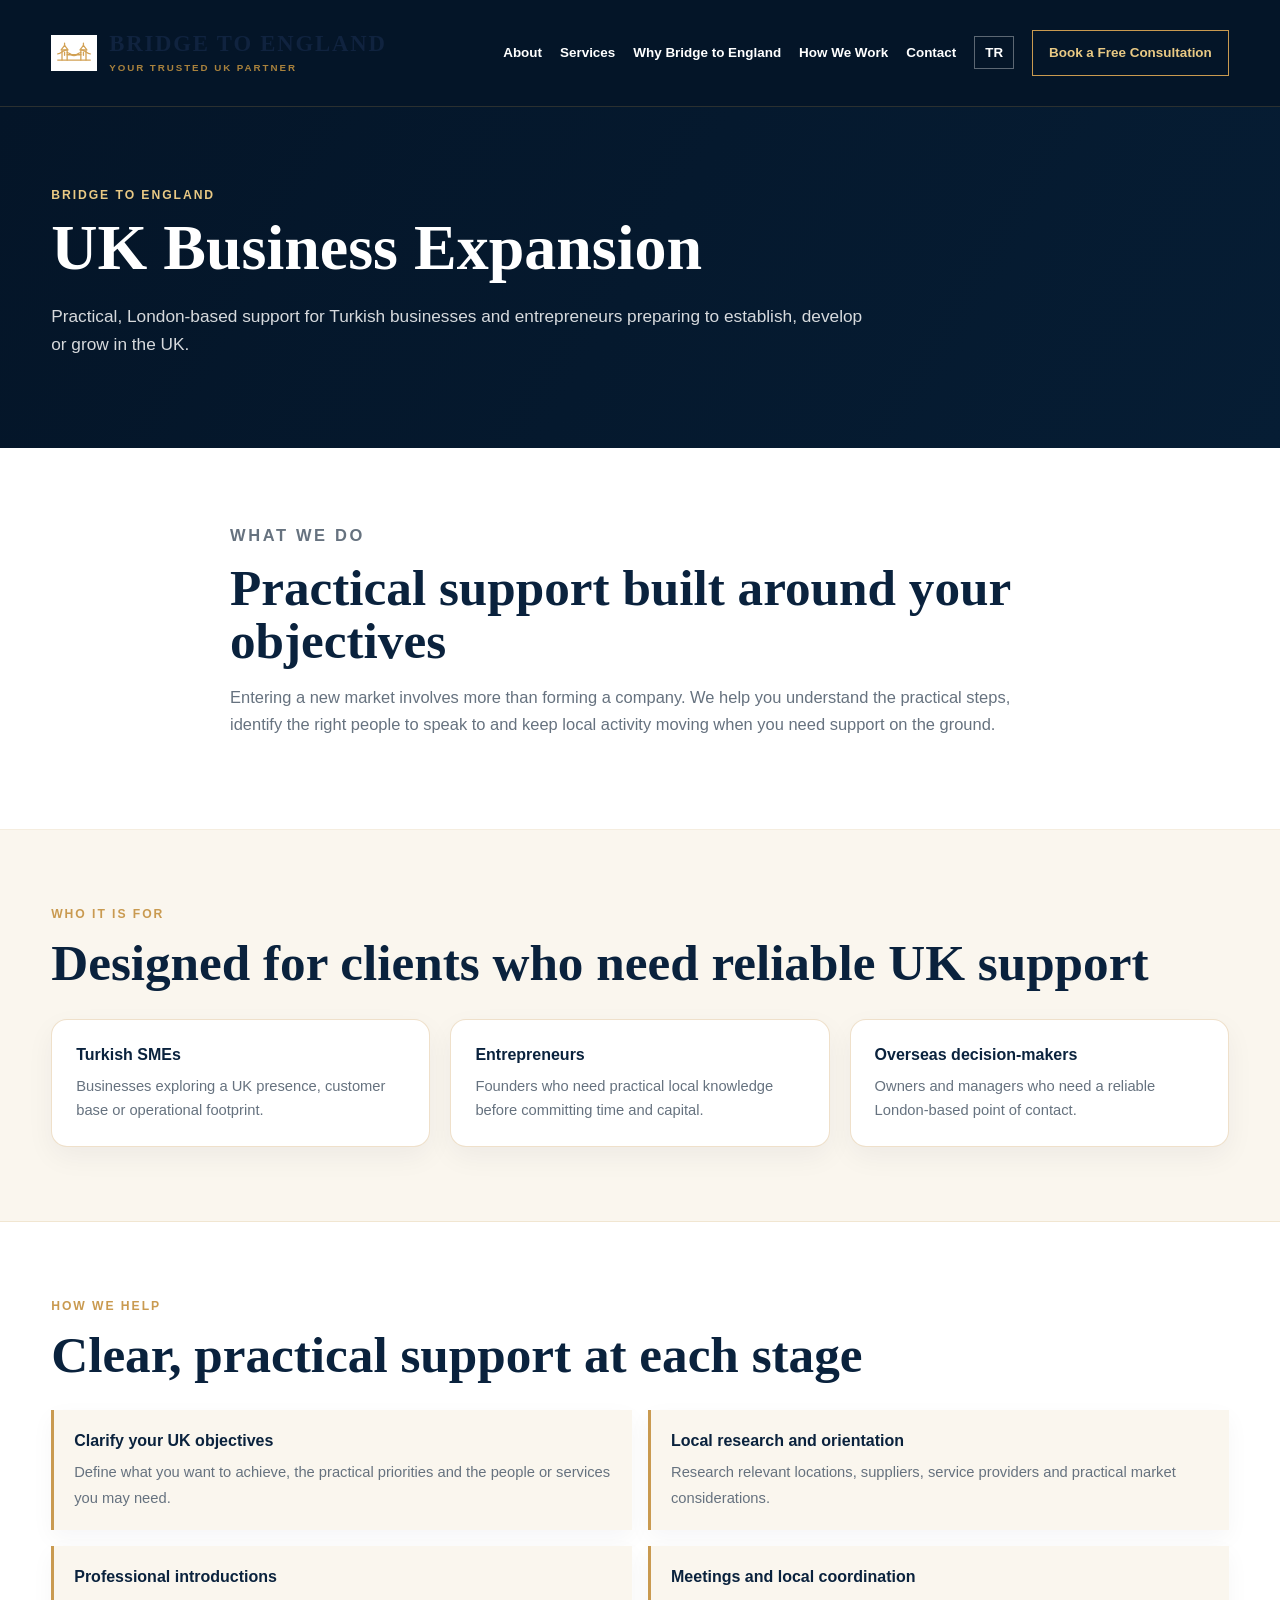
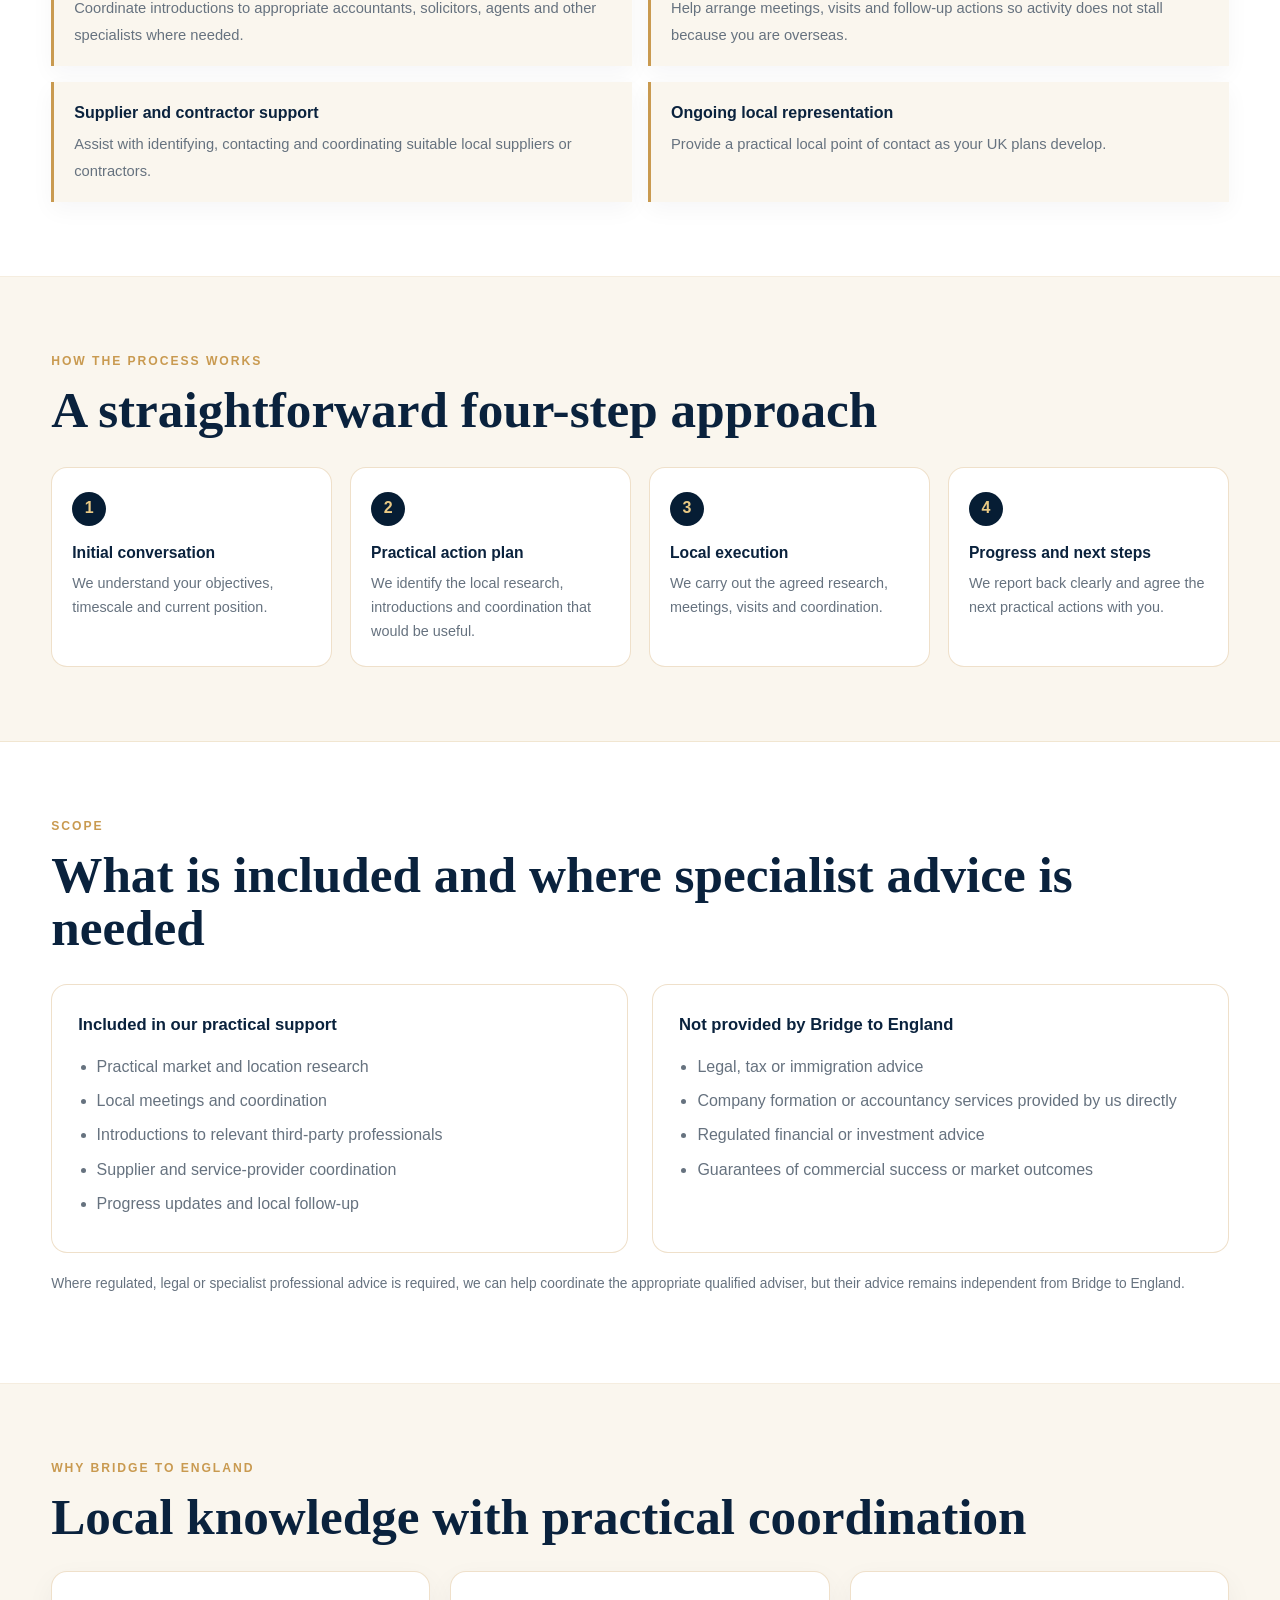
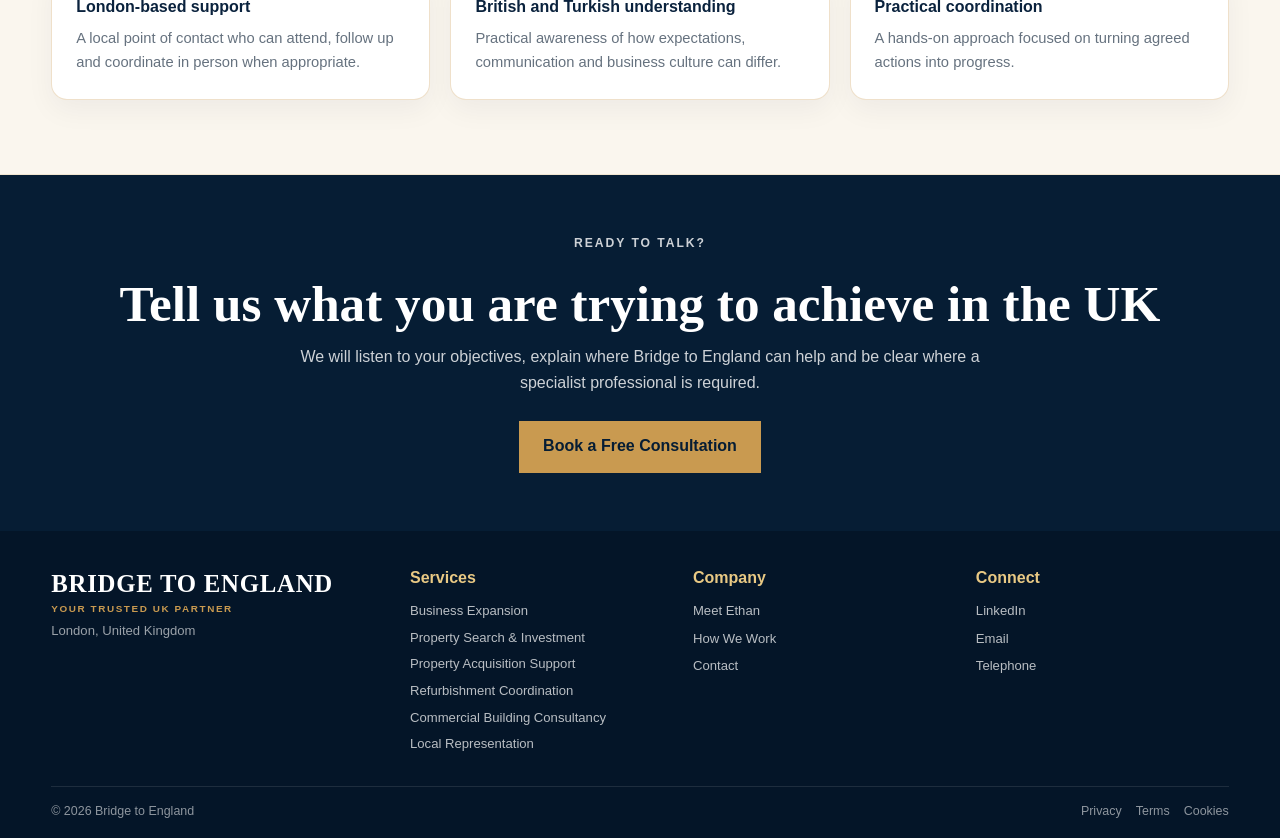
==== commit 2f504693: "Reinstate Bridge to England bridge logo V5.71" ====
--- a/business-expansion.html
+++ b/business-expansion.html
@@ -7,7 +7,7 @@
 <meta name="description" content="Practical UK market-entry and business expansion support for Turkish businesses, entrepreneurs and investors, with London-based local coordination.">
 <link rel="canonical" href="https://bridgetoengland.co.uk/business-expansion.html">
 <link rel="icon" href="favicon.png">
-<link rel="stylesheet" href="style.css?v=548">
+<link rel="stylesheet" href="style.css?v=571">
 <meta property="og:type" content="website">
 <meta property="og:site_name" content="Bridge to England">
 <meta property="og:title" content="UK Business Expansion | Bridge to England">
@@ -197,7 +197,7 @@
 <header class="site-header">
 <div class="container nav-wrap">
 <a class="brand brand-wordmark" href="index.html" aria-label="Bridge to England home">
-<span class="brand-main">BRIDGE TO ENGLAND</span><span class="brand-sub">YOUR TRUSTED UK PARTNER</span></a>
+<img class="bridge-logo-mark" src="bridge-logo-mark.svg" alt="" aria-hidden="true"/><span class="brand-text"><span class="brand-main">BRIDGE TO ENGLAND</span><span class="brand-sub">YOUR TRUSTED UK PARTNER</span></span></a>
 <button aria-label="Open navigation" class="menu-toggle"><span></span><span></span><span></span></button>
 <nav class="main-nav">
 <a data-en="About" data-tr="Hakkımızda" href="index.html#about">About</a>
--- a/style.css
+++ b/style.css
@@ -1192,3 +1192,100 @@
   .brand-main{font-size:1.08rem;letter-spacing:.055em}
   .brand-sub{font-size:.50rem;letter-spacing:.13em;margin-top:5px}
 }
+
+
+/* V5.70 — Turkish hero desktop overflow fix
+   Corrects the intended desktop hero split and allows the longer
+   Turkish headline to wrap cleanly instead of being cut off. */
+@media (min-width:1100px){
+  .hero .hero-grid{
+    grid-template-columns:52% 48%;
+  }
+}
+
+@media (min-width:1450px){
+  .hero .hero-grid{
+    grid-template-columns:53% 47%;
+  }
+}
+
+/* Keep English compact, but let the longer Turkish promise breathe. */
+html[lang="tr"] .hero .trusted-partner-main{
+  white-space:normal !important;
+  max-width:760px !important;
+  font-size:clamp(2.75rem,3.25vw,4.05rem) !important;
+  line-height:1.02 !important;
+  letter-spacing:-0.02em !important;
+}
+
+/* At very wide desktop sizes, keep the Turkish copy comfortably inside
+   the left panel rather than allowing it to touch the image boundary. */
+@media (min-width:1600px){
+  html[lang="tr"] .hero .trusted-partner-main{
+    max-width:820px !important;
+  }
+}
+
+/* V5.71 — reinstate bridge logo mark beside the Bridge to England wordmark */
+.site-header .brand.brand-wordmark,
+.site-header .brand-wordmark {
+  display:flex !important;
+  flex-direction:row !important;
+  align-items:center !important;
+  justify-content:flex-start !important;
+  gap:14px !important;
+}
+
+.site-header .brand .bridge-logo-mark,
+.site-header .brand-wordmark .bridge-logo-mark {
+  display:block !important;
+  content:normal !important;
+  flex:0 0 auto !important;
+  width:52px !important;
+  height:40px !important;
+  object-fit:contain !important;
+  opacity:1 !important;
+}
+
+.site-header .brand-text {
+  display:flex !important;
+  flex-direction:column !important;
+  justify-content:center !important;
+  min-width:0 !important;
+}
+
+@media (max-width:1600px) and (min-width:1101px) {
+  .site-header .brand .bridge-logo-mark,
+  .site-header .brand-wordmark .bridge-logo-mark {
+    width:46px !important;
+    height:36px !important;
+  }
+  .site-header .brand.brand-wordmark,
+  .site-header .brand-wordmark {
+    gap:12px !important;
+  }
+}
+
+@media (max-width:1100px) {
+  .site-header .brand .bridge-logo-mark,
+  .site-header .brand-wordmark .bridge-logo-mark {
+    width:40px !important;
+    height:31px !important;
+  }
+  .site-header .brand.brand-wordmark,
+  .site-header .brand-wordmark {
+    gap:10px !important;
+  }
+}
+
+@media (max-width:560px) {
+  .site-header .brand .bridge-logo-mark,
+  .site-header .brand-wordmark .bridge-logo-mark {
+    width:34px !important;
+    height:27px !important;
+  }
+  .site-header .brand.brand-wordmark,
+  .site-header .brand-wordmark {
+    gap:8px !important;
+  }
+}
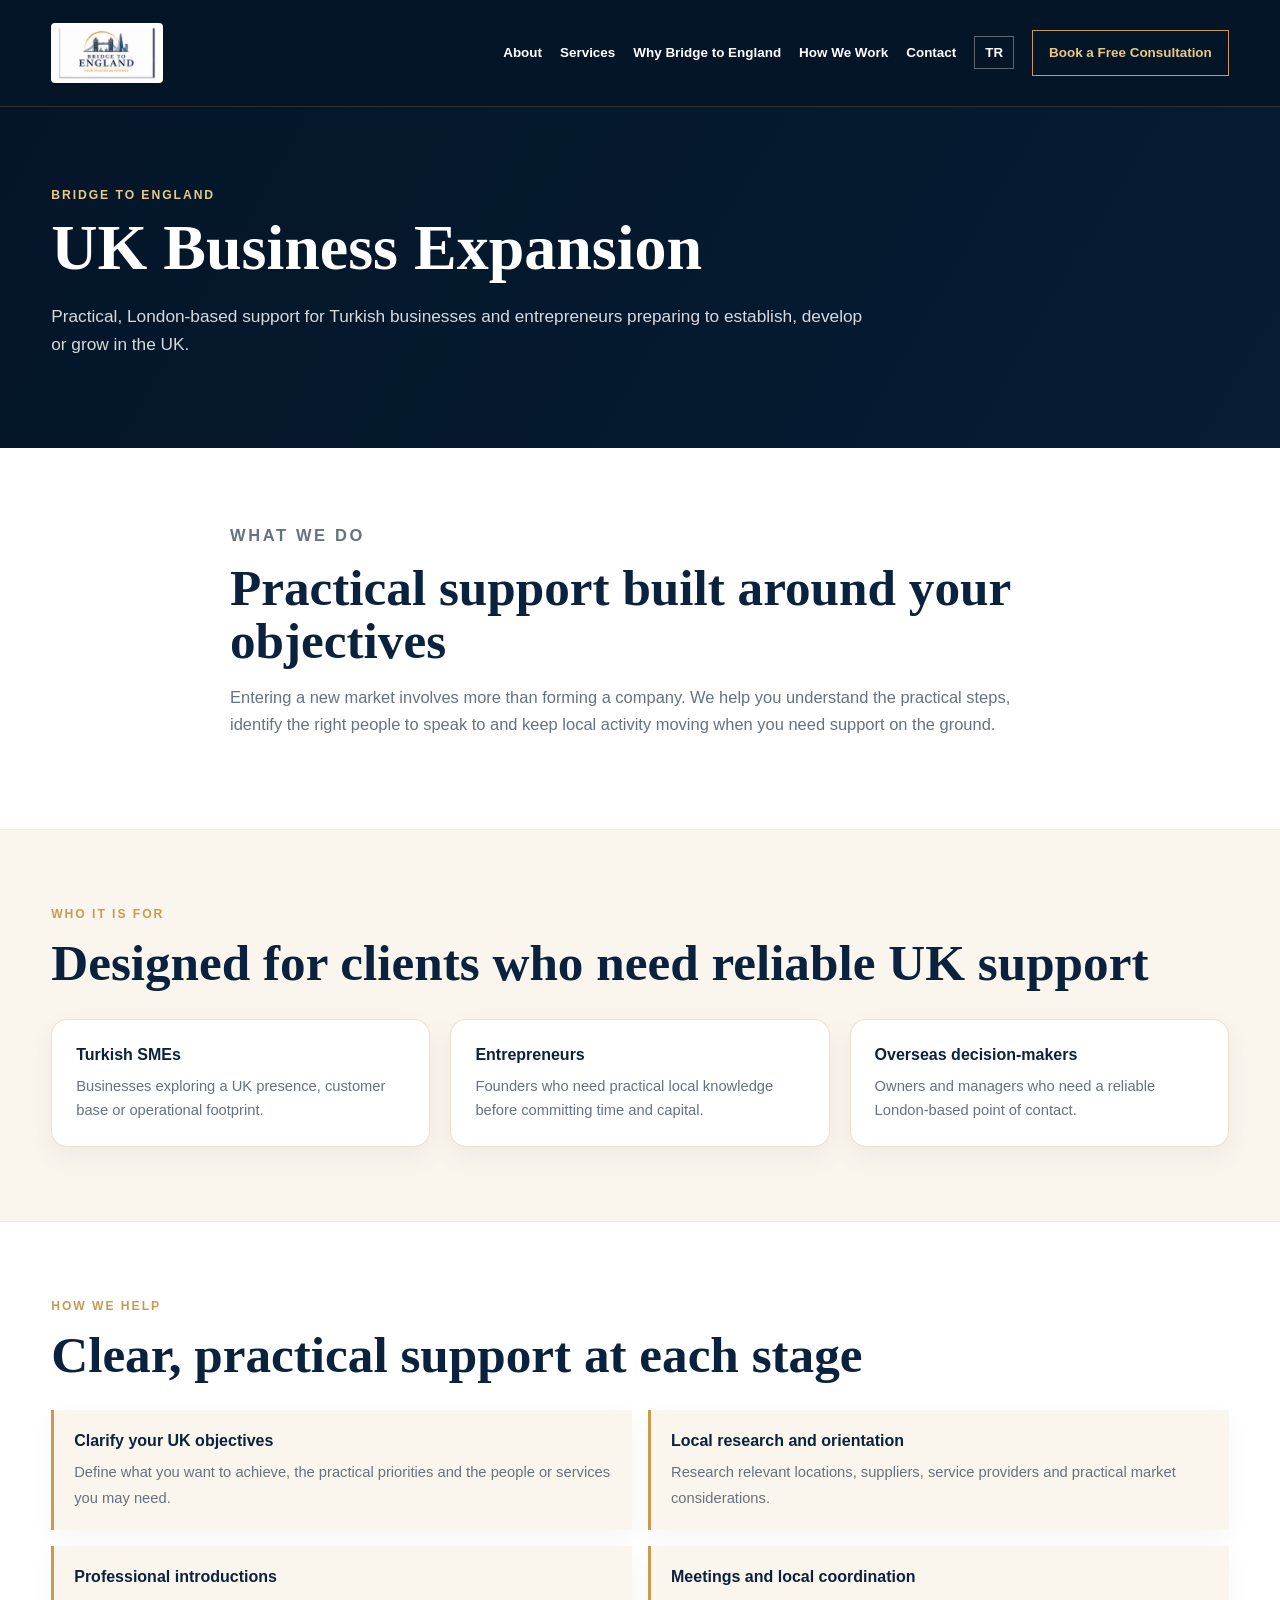
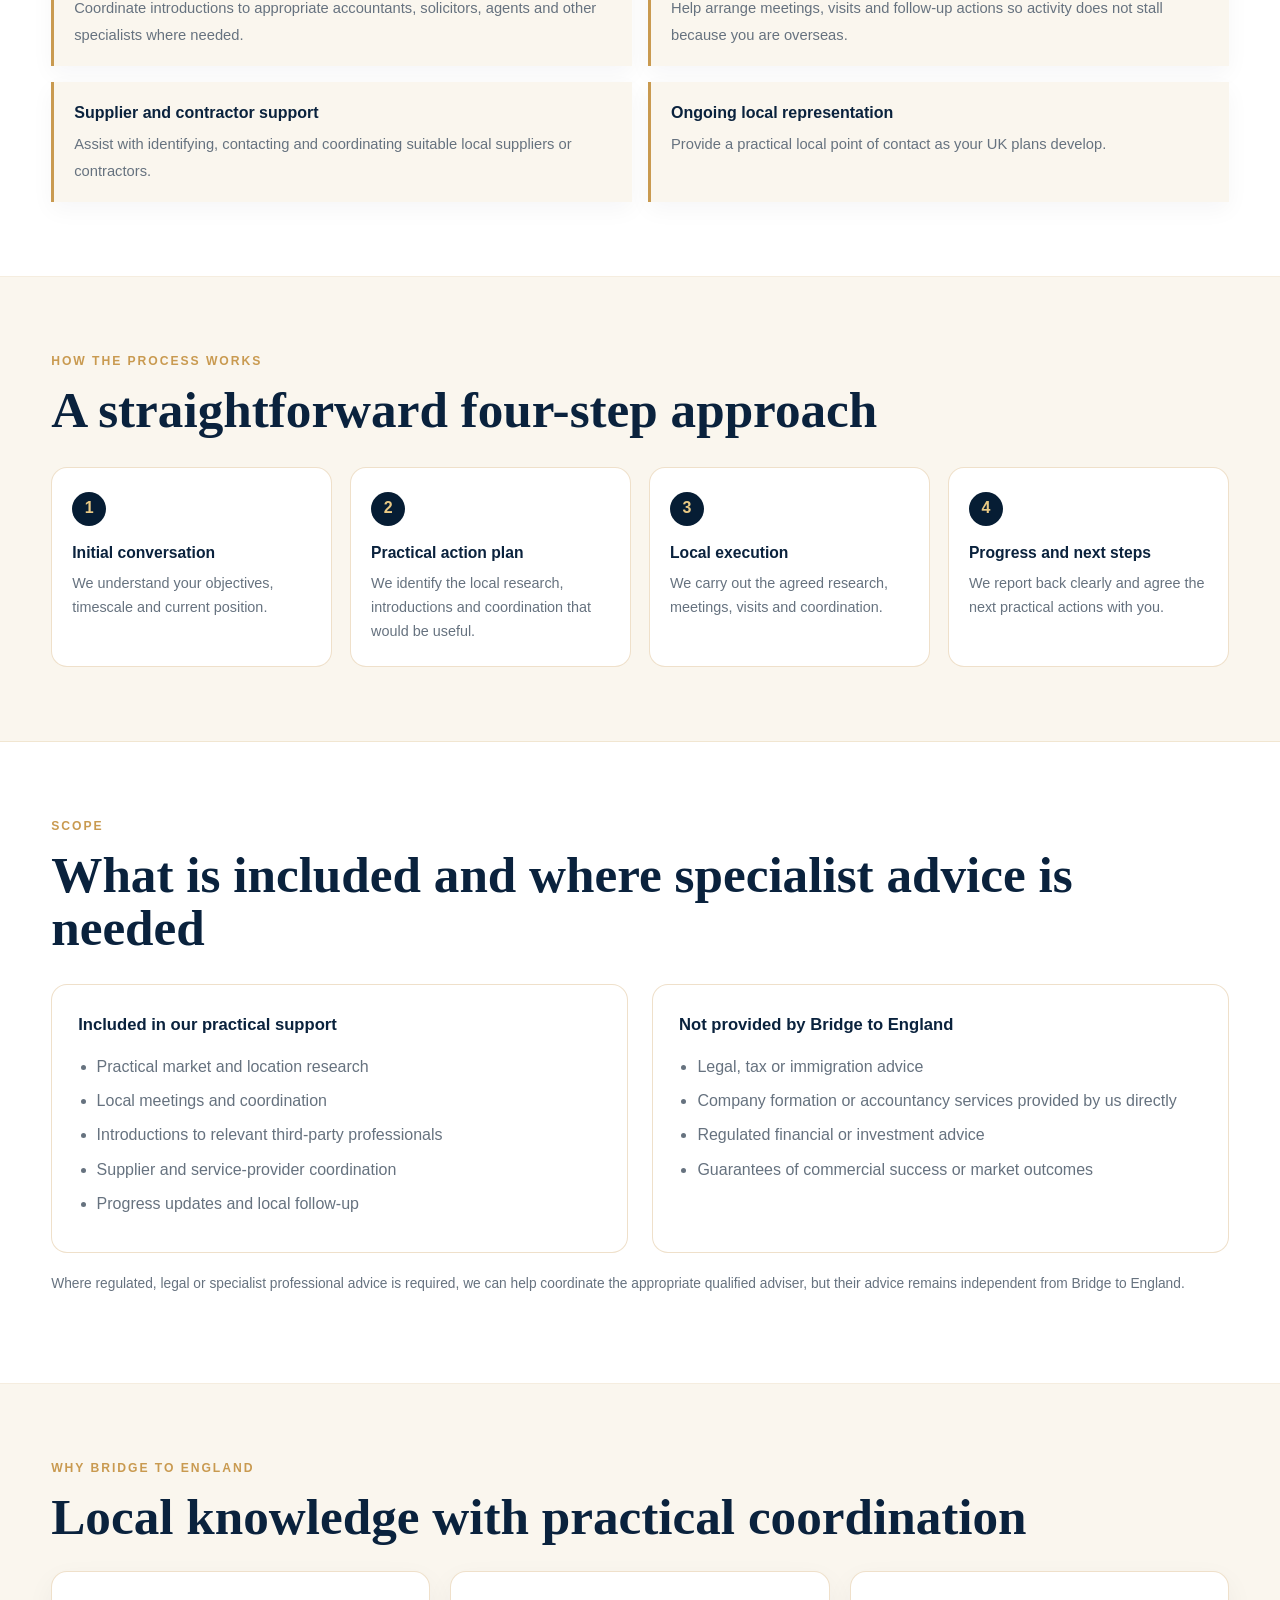
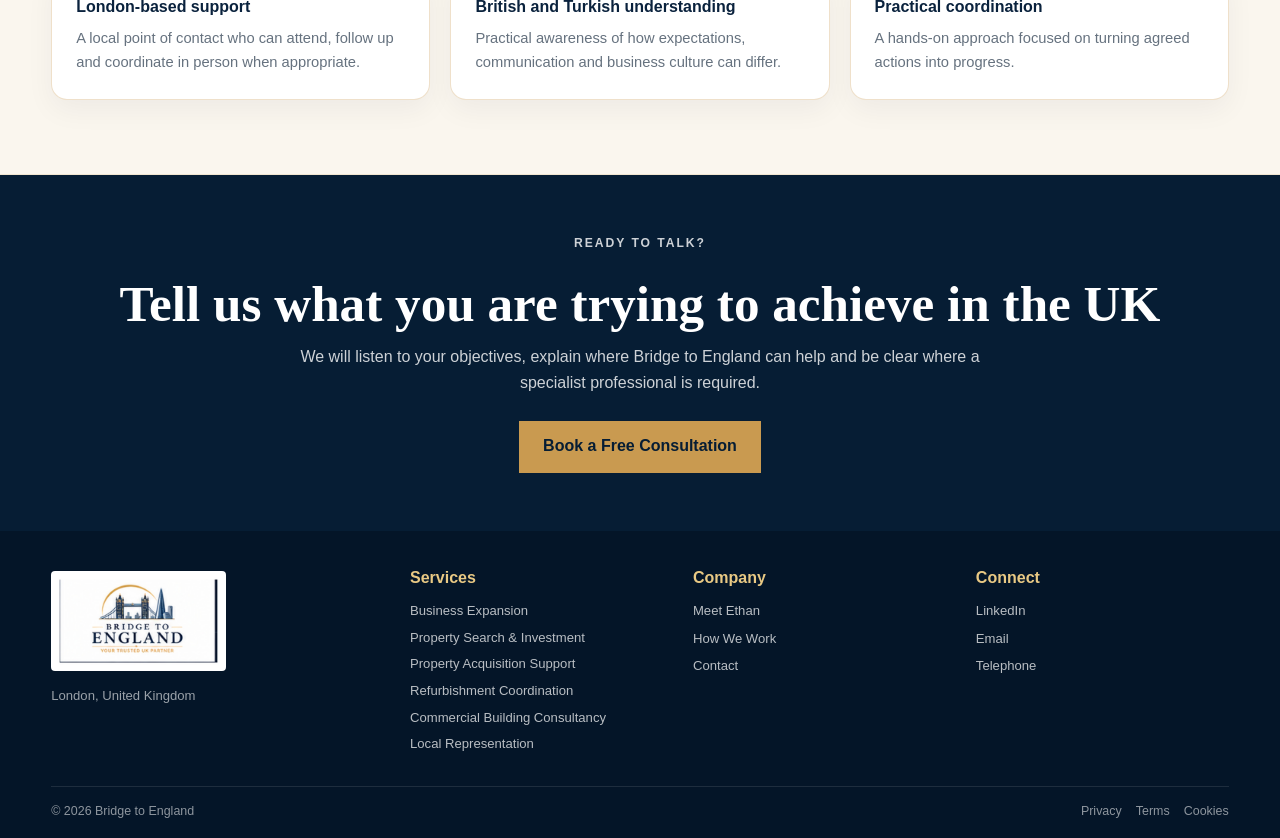
==== commit fc72a3b9: "Fix Bridge to England logo display V5.74" ====
--- a/business-expansion.html
+++ b/business-expansion.html
@@ -7,7 +7,7 @@
 <meta name="description" content="Practical UK market-entry and business expansion support for Turkish businesses, entrepreneurs and investors, with London-based local coordination.">
 <link rel="canonical" href="https://bridgetoengland.co.uk/business-expansion.html">
 <link rel="icon" href="favicon.png">
-<link rel="stylesheet" href="style.css?v=571">
+<link rel="stylesheet" href="style.css?v=548">
 <meta property="og:type" content="website">
 <meta property="og:site_name" content="Bridge to England">
 <meta property="og:title" content="UK Business Expansion | Bridge to England">
@@ -191,13 +191,79 @@
 }
 </style>
 
+
+<style id="logo-header-footer-v571">
+/* V5.71 - use the supplied Bridge to Britain logo image in header and footer */
+.site-header .brand,
+.site-header .brand-wordmark{
+  flex:0 0 125px !important;
+  width:125px !important;
+  min-width:125px !important;
+  max-width:125px !important;
+  display:flex !important;
+  align-items:center !important;
+  justify-content:flex-start !important;
+}
+
+.site-header .brand img.site-logo-image,
+.site-header .brand-wordmark img.site-logo-image{
+  display:block !important;
+  width:112px !important;
+  height:auto !important;
+  max-height:100px !important;
+  object-fit:contain !important;
+  background:#fff !important;
+  border-radius:4px !important;
+}
+
+.site-header .brand-main,
+.site-header .brand-sub{
+  display:none !important;
+}
+
+footer .footer-logo-image{
+  display:block !important;
+  width:175px !important;
+  height:auto !important;
+  object-fit:contain !important;
+  background:#fff !important;
+  border-radius:4px !important;
+  margin:0 0 14px !important;
+}
+
+footer .footer-brand-main,
+footer .footer-brand-sub{
+  display:none !important;
+}
+
+@media (max-width:980px){
+  .site-header .brand,
+  .site-header .brand-wordmark{
+    flex:0 0 78px !important;
+    width:78px !important;
+    min-width:78px !important;
+    max-width:78px !important;
+  }
+  .site-header .brand img.site-logo-image,
+  .site-header .brand-wordmark img.site-logo-image{
+    width:72px !important;
+    max-height:66px !important;
+  }
+}
+
+@media (max-width:700px){
+  footer .footer-logo-image{
+    width:150px !important;
+  }
+}
+</style>
+
 </head>
 <body>
 
 <header class="site-header">
 <div class="container nav-wrap">
-<a class="brand brand-wordmark" href="index.html" aria-label="Bridge to England home">
-<img class="bridge-logo-mark" src="bridge-logo-mark.svg" alt="" aria-hidden="true"/><span class="brand-text"><span class="brand-main">BRIDGE TO ENGLAND</span><span class="brand-sub">YOUR TRUSTED UK PARTNER</span></span></a>
+<a class="brand brand-wordmark" href="index.html" aria-label="Bridge to England home"><img class="site-logo-image" src="bridge-to-england-logo.jpg" alt="Bridge to England logo"></a>
 <button aria-label="Open navigation" class="menu-toggle"><span></span><span></span><span></span></button>
 <nav class="main-nav">
 <a data-en="About" data-tr="Hakkımızda" href="index.html#about">About</a>
@@ -310,10 +376,7 @@
 <footer>
 <div class="container footer-grid">
 <div class="footer-brand">
-<a class="footer-wordmark" href="index.html">
-<span class="footer-brand-main">BRIDGE TO ENGLAND</span>
-<span class="footer-brand-sub">YOUR TRUSTED UK PARTNER</span>
-</a>
+<a class="footer-wordmark" href="index.html"><img class="footer-logo-image" src="bridge-to-england-logo.jpg" alt="Bridge to England logo"></a>
 <p>London, United Kingdom</p>
 </div>
 <div>
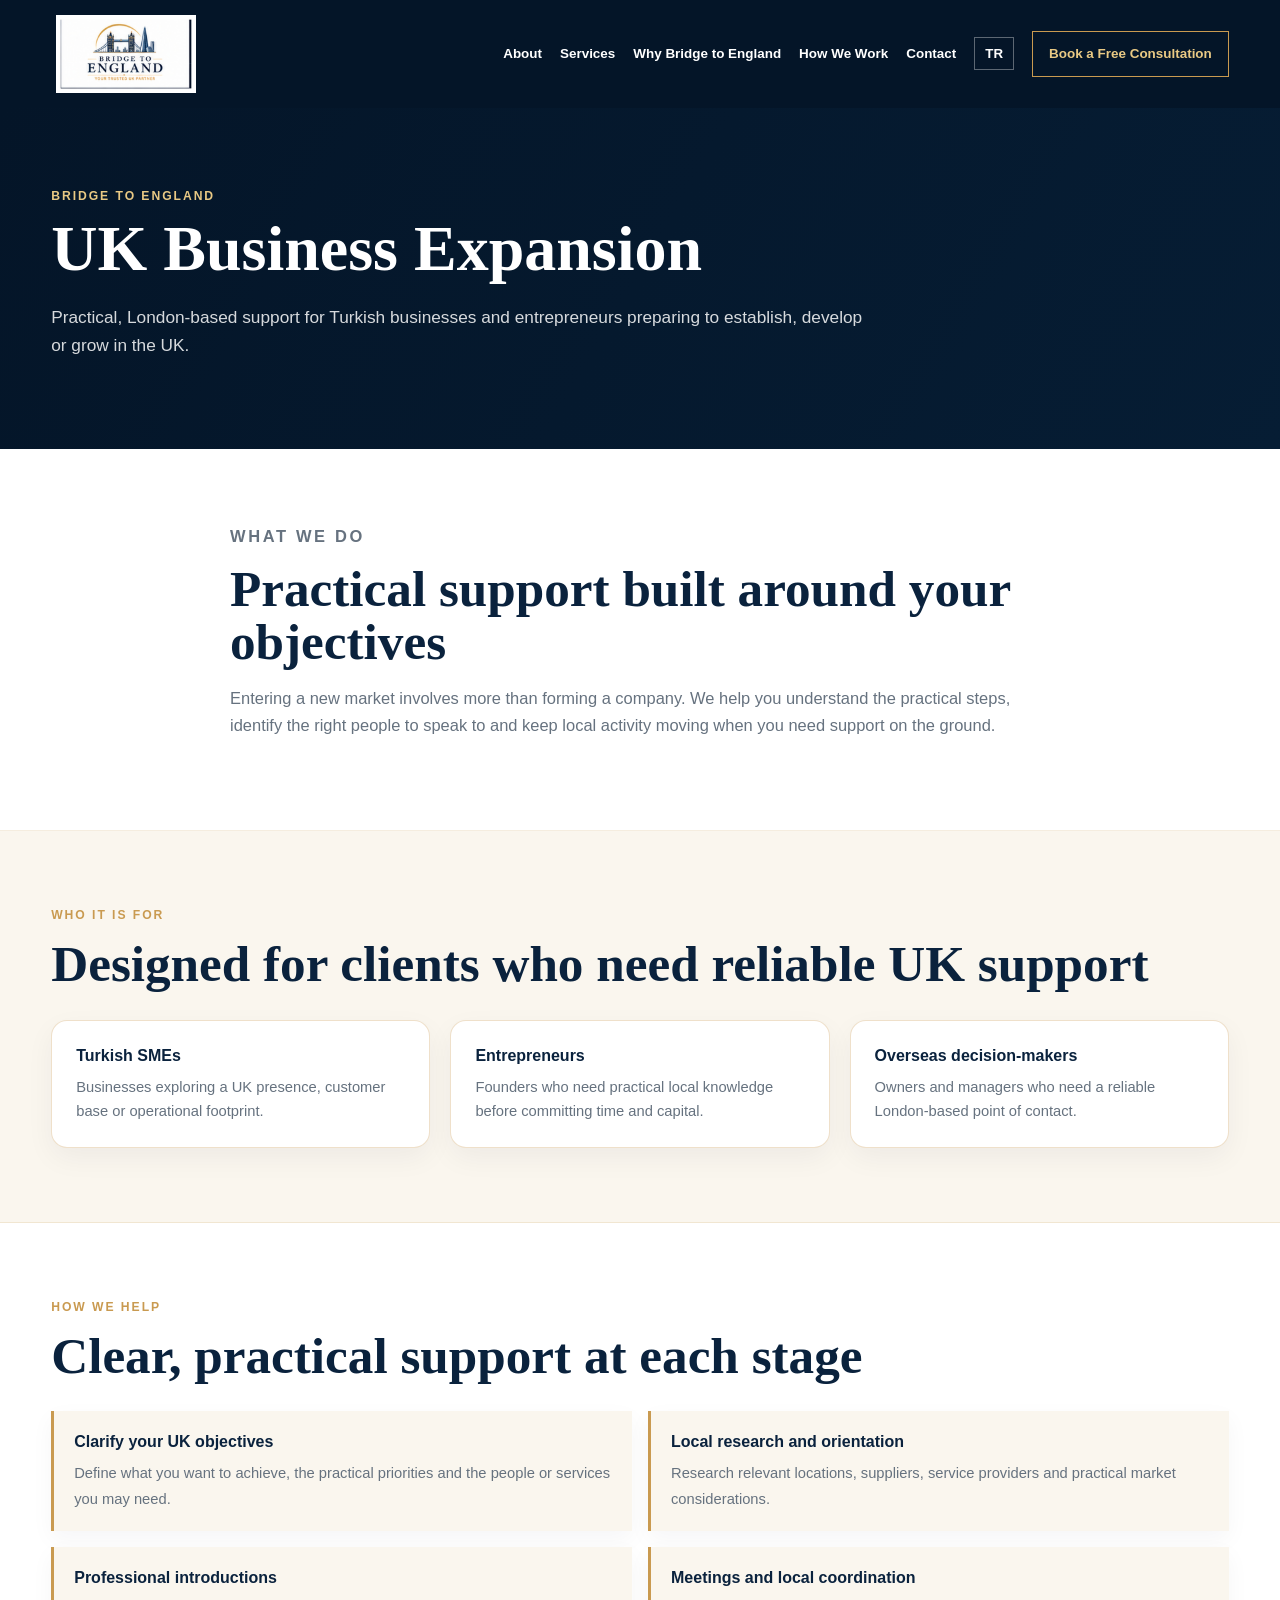
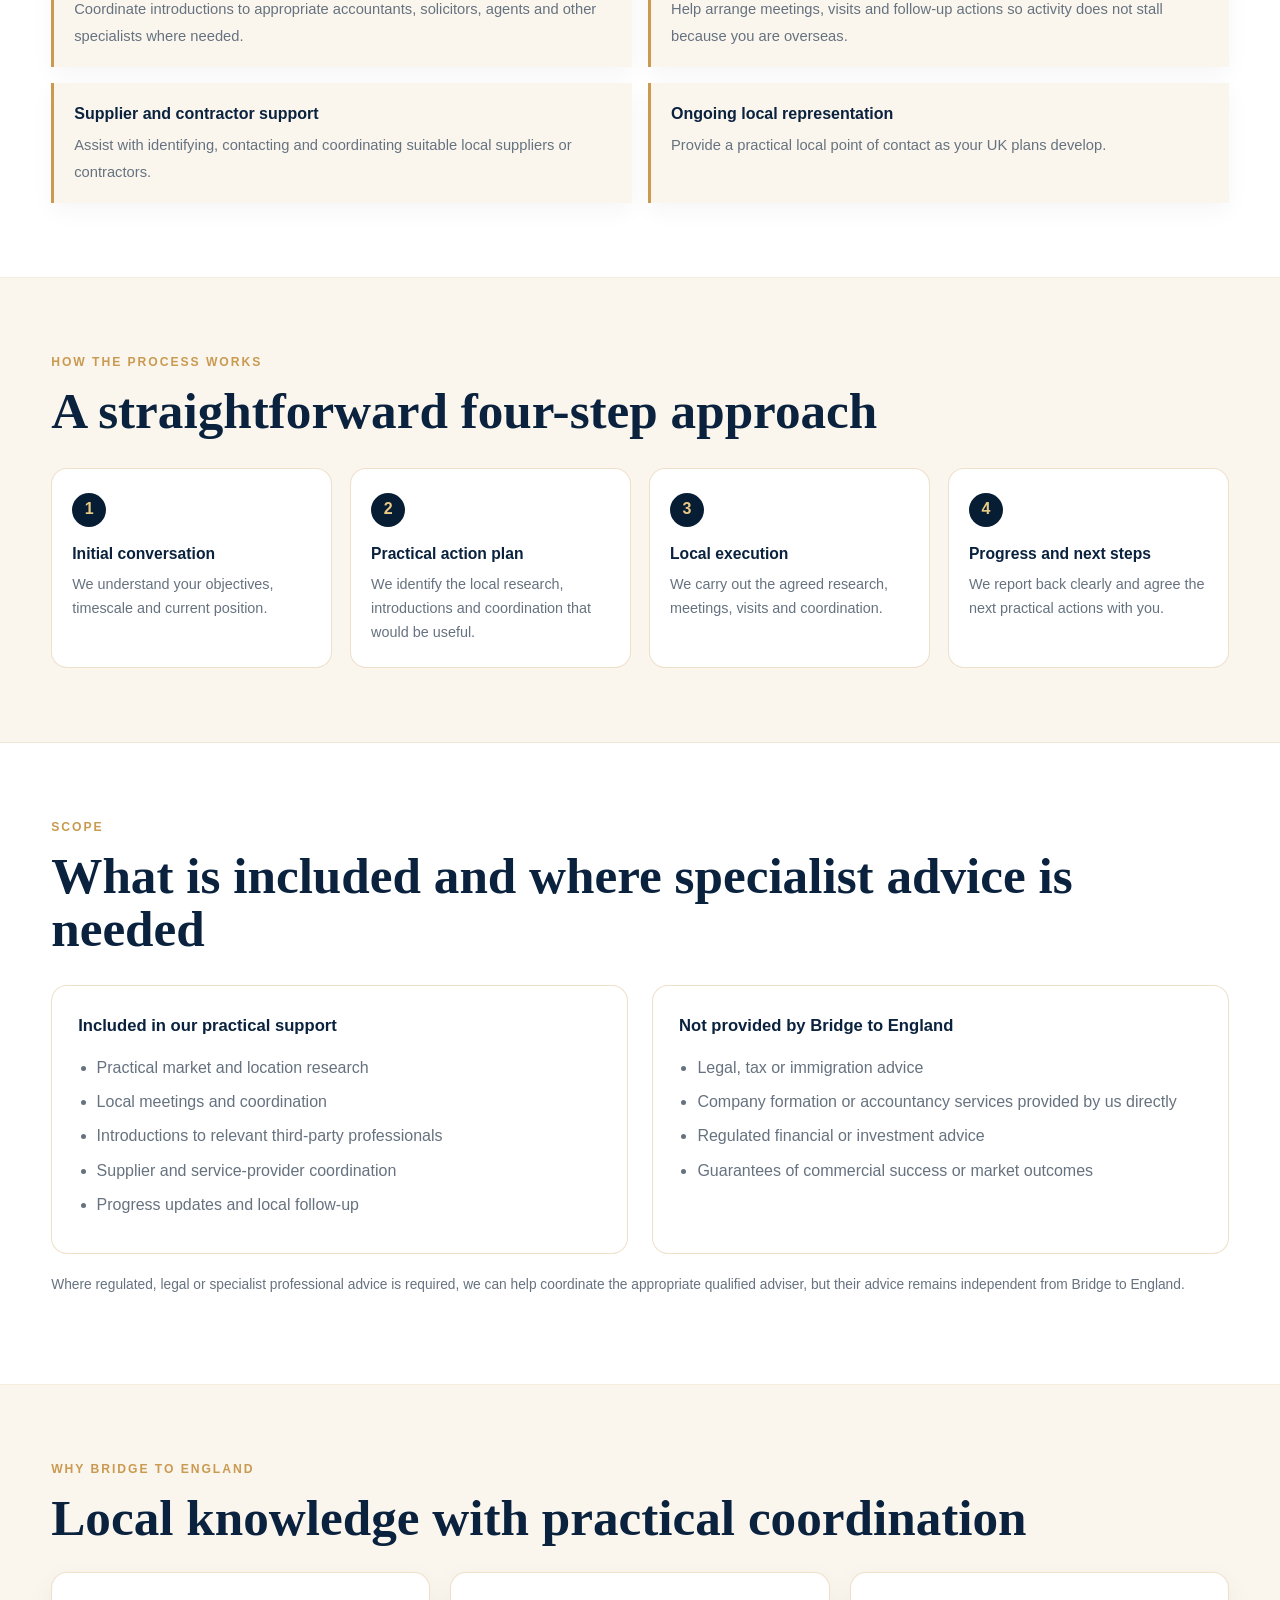
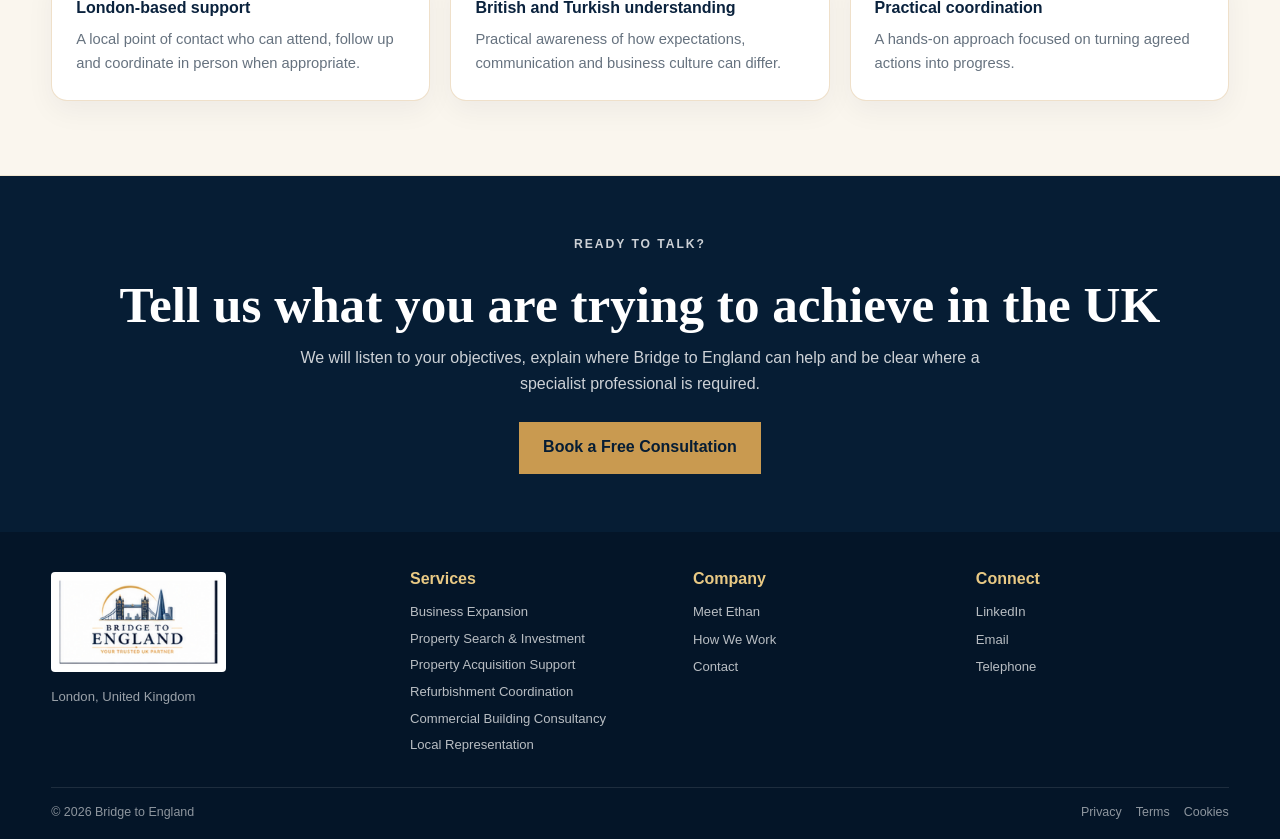
==== commit f0d3fb85: "Enlarge logo and remove divider line V5.75" ====
--- a/business-expansion.html
+++ b/business-expansion.html
@@ -258,6 +258,92 @@
 }
 </style>
 
+
+<style id="logo-polish-v575">
+/* V5.75 - larger Bridge to England logo + cleaner header/hero join */
+
+/* Remove the dark divider/line around the header and hero split */
+.site-header {
+  border-bottom: 0 !important;
+  box-shadow: none !important;
+}
+.hero,
+.hero-grid,
+.hero-copy,
+.hero-media,
+.hero-image,
+.hero-image-wrap {
+  border: 0 !important;
+  border-left: 0 !important;
+  border-right: 0 !important;
+  outline: 0 !important;
+  box-shadow: none !important;
+}
+
+/* Larger, better-balanced desktop logo */
+.site-header .brand,
+.site-header .brand-wordmark {
+  flex: 0 0 170px !important;
+  width: 170px !important;
+  min-width: 170px !important;
+  max-width: 170px !important;
+}
+
+.site-header .brand img.site-logo-image,
+.site-header .brand-wordmark img.site-logo-image {
+  display: block !important;
+  width: 150px !important;
+  height: auto !important;
+  max-height: 86px !important;
+  object-fit: contain !important;
+  background: transparent !important;
+  border: 0 !important;
+  border-radius: 4px !important;
+  box-shadow: none !important;
+}
+
+/* Keep the header compact and vertically balanced */
+@media (min-width: 981px) {
+  .site-header .nav-wrap.container {
+    min-height: 108px !important;
+  }
+}
+
+/* Tablet */
+@media (max-width: 980px) {
+  .site-header .brand,
+  .site-header .brand-wordmark {
+    flex: 0 0 105px !important;
+    width: 105px !important;
+    min-width: 105px !important;
+    max-width: 105px !important;
+  }
+
+  .site-header .brand img.site-logo-image,
+  .site-header .brand-wordmark img.site-logo-image {
+    width: 96px !important;
+    max-height: 66px !important;
+  }
+}
+
+/* Small phones */
+@media (max-width: 560px) {
+  .site-header .brand,
+  .site-header .brand-wordmark {
+    flex: 0 0 88px !important;
+    width: 88px !important;
+    min-width: 88px !important;
+    max-width: 88px !important;
+  }
+
+  .site-header .brand img.site-logo-image,
+  .site-header .brand-wordmark img.site-logo-image {
+    width: 82px !important;
+    max-height: 58px !important;
+  }
+}
+</style>
+
 </head>
 <body>
 
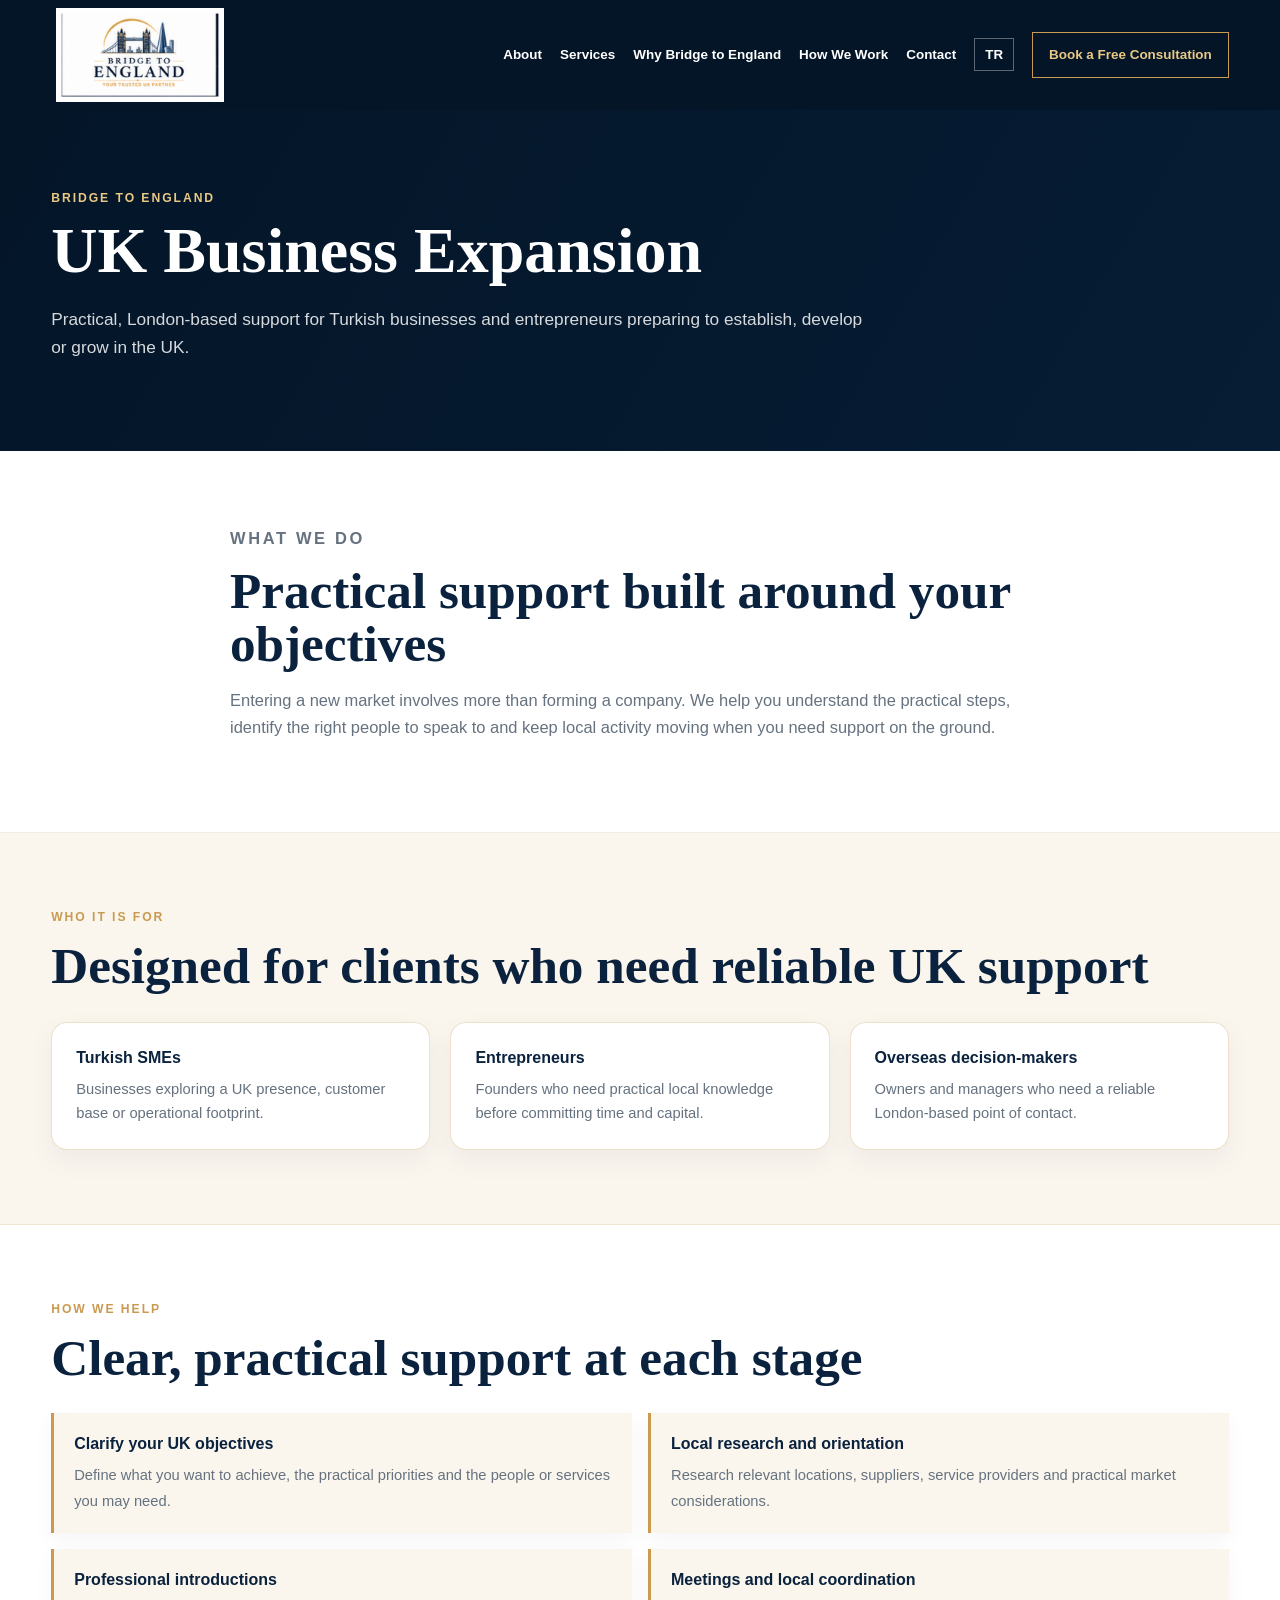
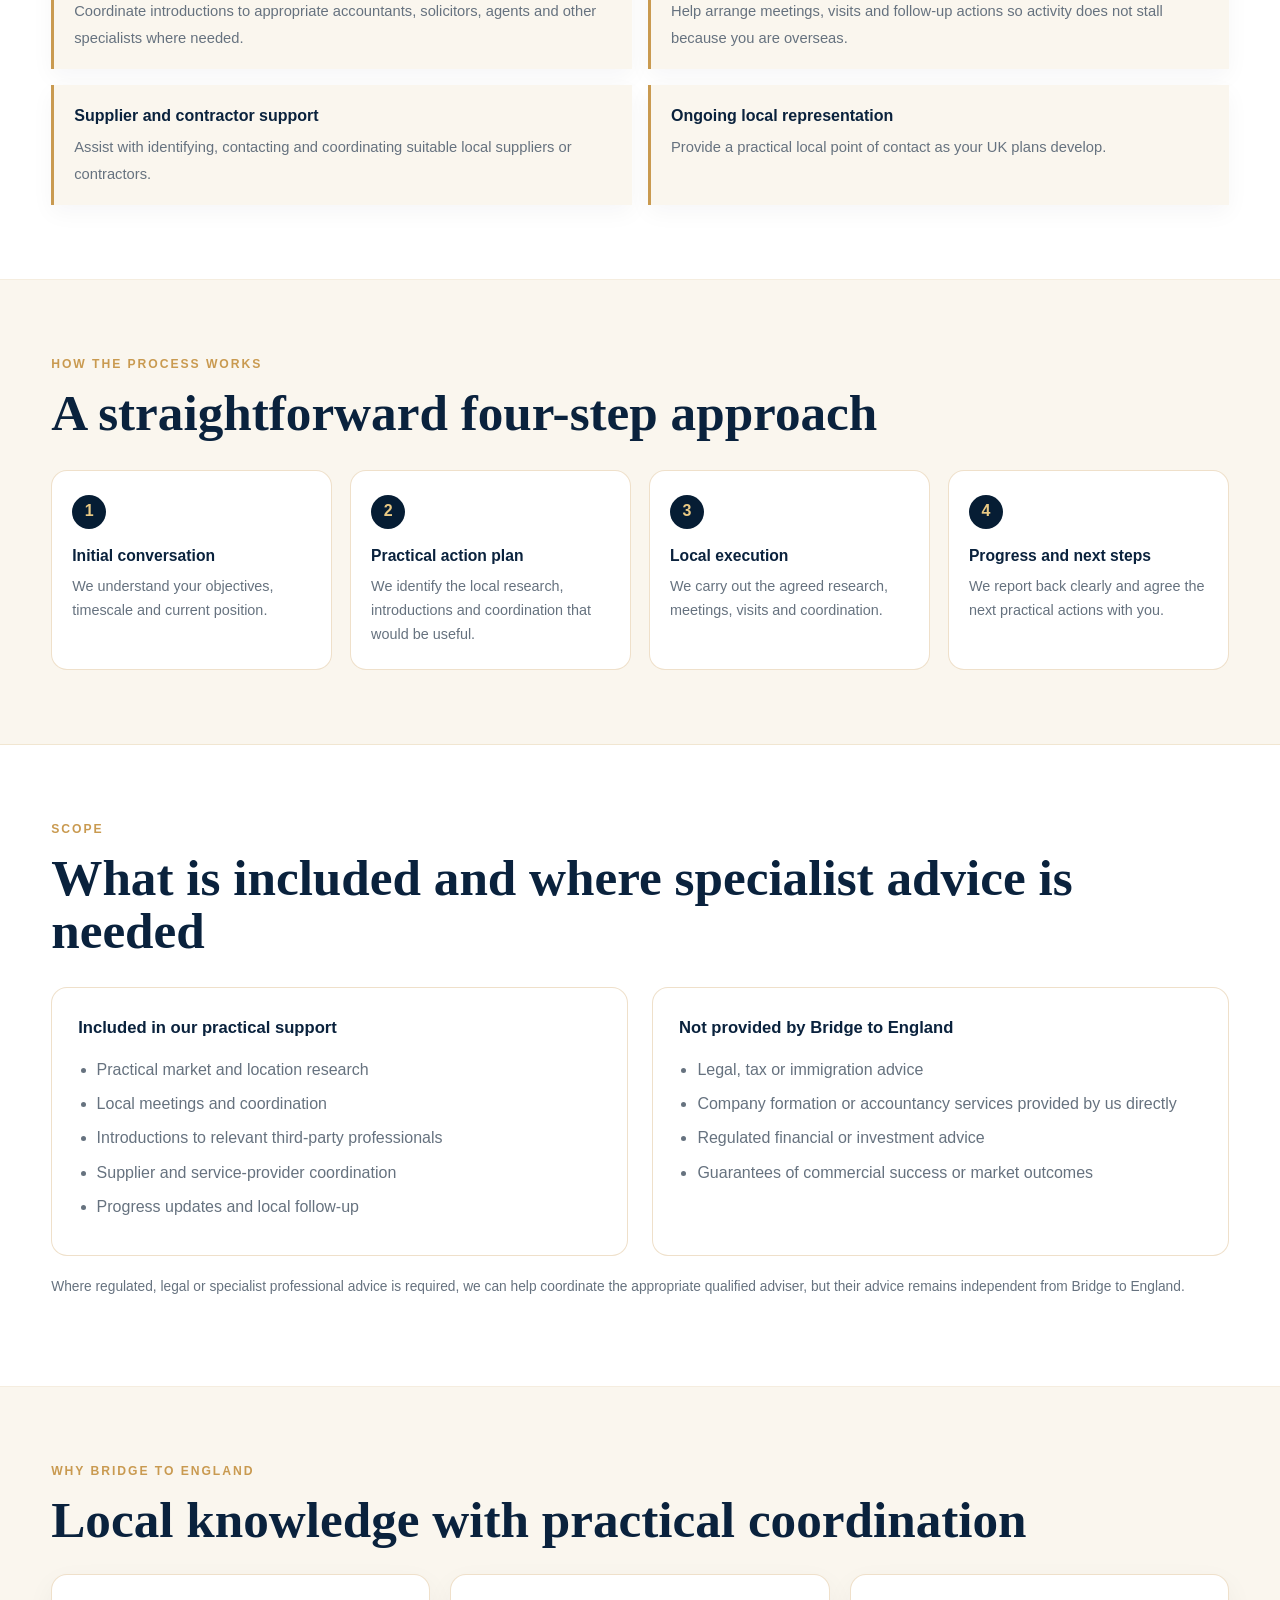
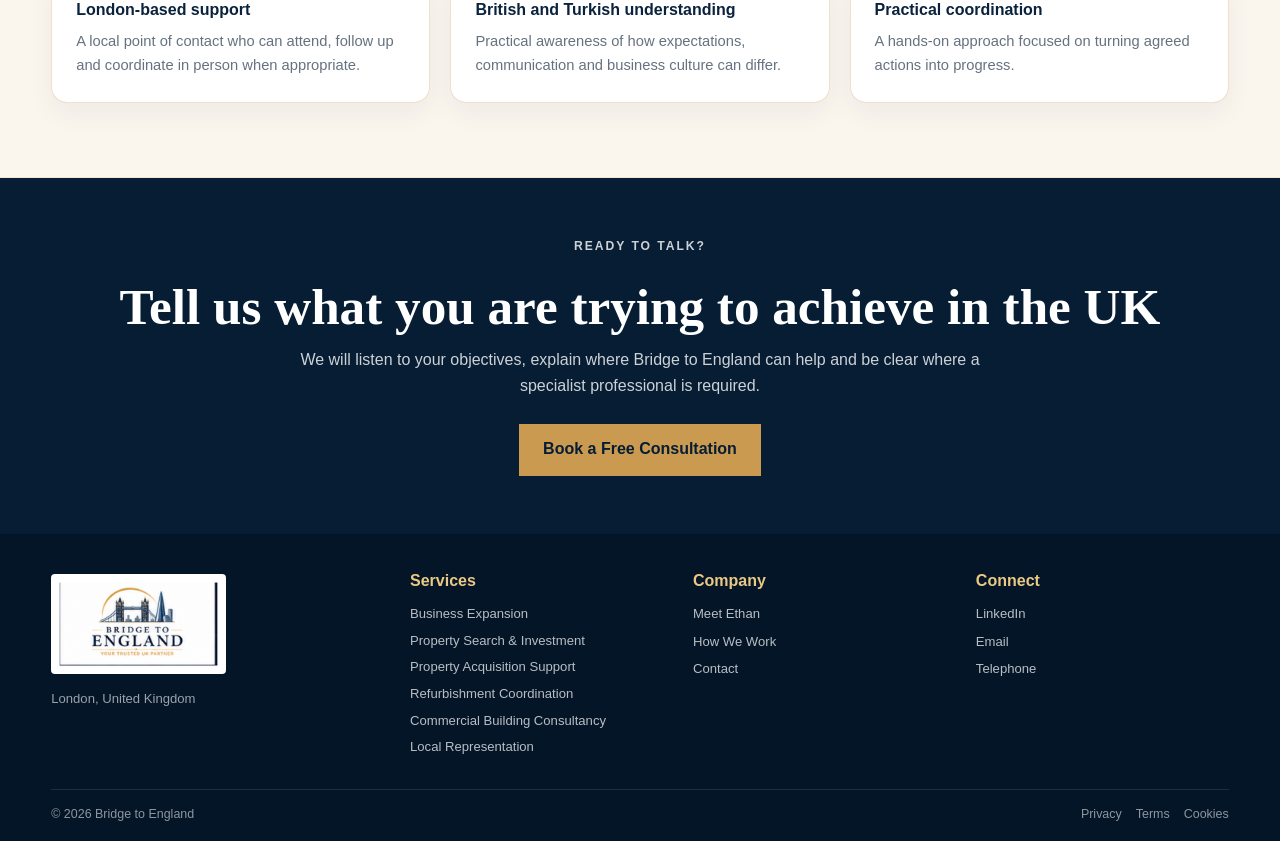
==== commit e1755f23: "Increase logo and remove hero seam V5.76" ====
--- a/business-expansion.html
+++ b/business-expansion.html
@@ -344,6 +344,109 @@
 }
 </style>
 
+
+<style id="logo-seam-fix-v576">
+/* V5.76 - slightly larger header logo and force-remove the hero seam */
+
+/* Header logo: larger, but still leaves comfortable room for navigation */
+@media (min-width: 1280px) {
+  .site-header .brand,
+  .site-header .brand-wordmark {
+    flex: 0 0 200px !important;
+    width: 200px !important;
+    min-width: 200px !important;
+    max-width: 200px !important;
+  }
+
+  .site-header .brand img.site-logo-image,
+  .site-header .brand-wordmark img.site-logo-image {
+    width: 178px !important;
+    height: auto !important;
+    max-height: 100px !important;
+    object-fit: contain !important;
+    margin: 0 !important;
+  }
+
+  .site-header .nav-wrap.container {
+    min-height: 110px !important;
+  }
+}
+
+/* Medium desktop: keep enough room for the navigation text */
+@media (min-width: 981px) and (max-width: 1279px) {
+  .site-header .brand,
+  .site-header .brand-wordmark {
+    flex: 0 0 170px !important;
+    width: 170px !important;
+    min-width: 170px !important;
+    max-width: 170px !important;
+  }
+
+  .site-header .brand img.site-logo-image,
+  .site-header .brand-wordmark img.site-logo-image {
+    width: 150px !important;
+    max-height: 86px !important;
+  }
+}
+
+/* Remove every possible header line */
+.site-header,
+.site-header .nav-wrap,
+.site-header .container {
+  border-bottom: 0 !important;
+  box-shadow: none !important;
+}
+.site-header::before,
+.site-header::after,
+.site-header .nav-wrap::before,
+.site-header .nav-wrap::after {
+  content: none !important;
+  display: none !important;
+}
+
+/* Force the hero panels to meet with no black/sub-pixel seam */
+.hero,
+.hero-grid,
+.hero-copy,
+.hero-photo {
+  border: 0 !important;
+  outline: 0 !important;
+  box-shadow: none !important;
+}
+
+.hero-grid {
+  gap: 0 !important;
+  column-gap: 0 !important;
+  background: #071b31 !important;
+  overflow: hidden !important;
+}
+
+.hero-copy {
+  position: relative !important;
+  z-index: 1 !important;
+  margin-right: -1px !important;
+}
+
+/* Overlap the image very slightly over the join.
+   This removes the thin dark line caused by browser sub-pixel rendering. */
+.hero-photo {
+  position: relative !important;
+  z-index: 2 !important;
+  overflow: hidden !important;
+  margin-left: -3px !important;
+  width: calc(100% + 3px) !important;
+}
+
+.hero-photo img {
+  display: block !important;
+  width: 100% !important;
+  height: 100% !important;
+  border: 0 !important;
+  outline: 0 !important;
+  margin: 0 !important;
+}
+</style>
+
 </head>
 <body>
 
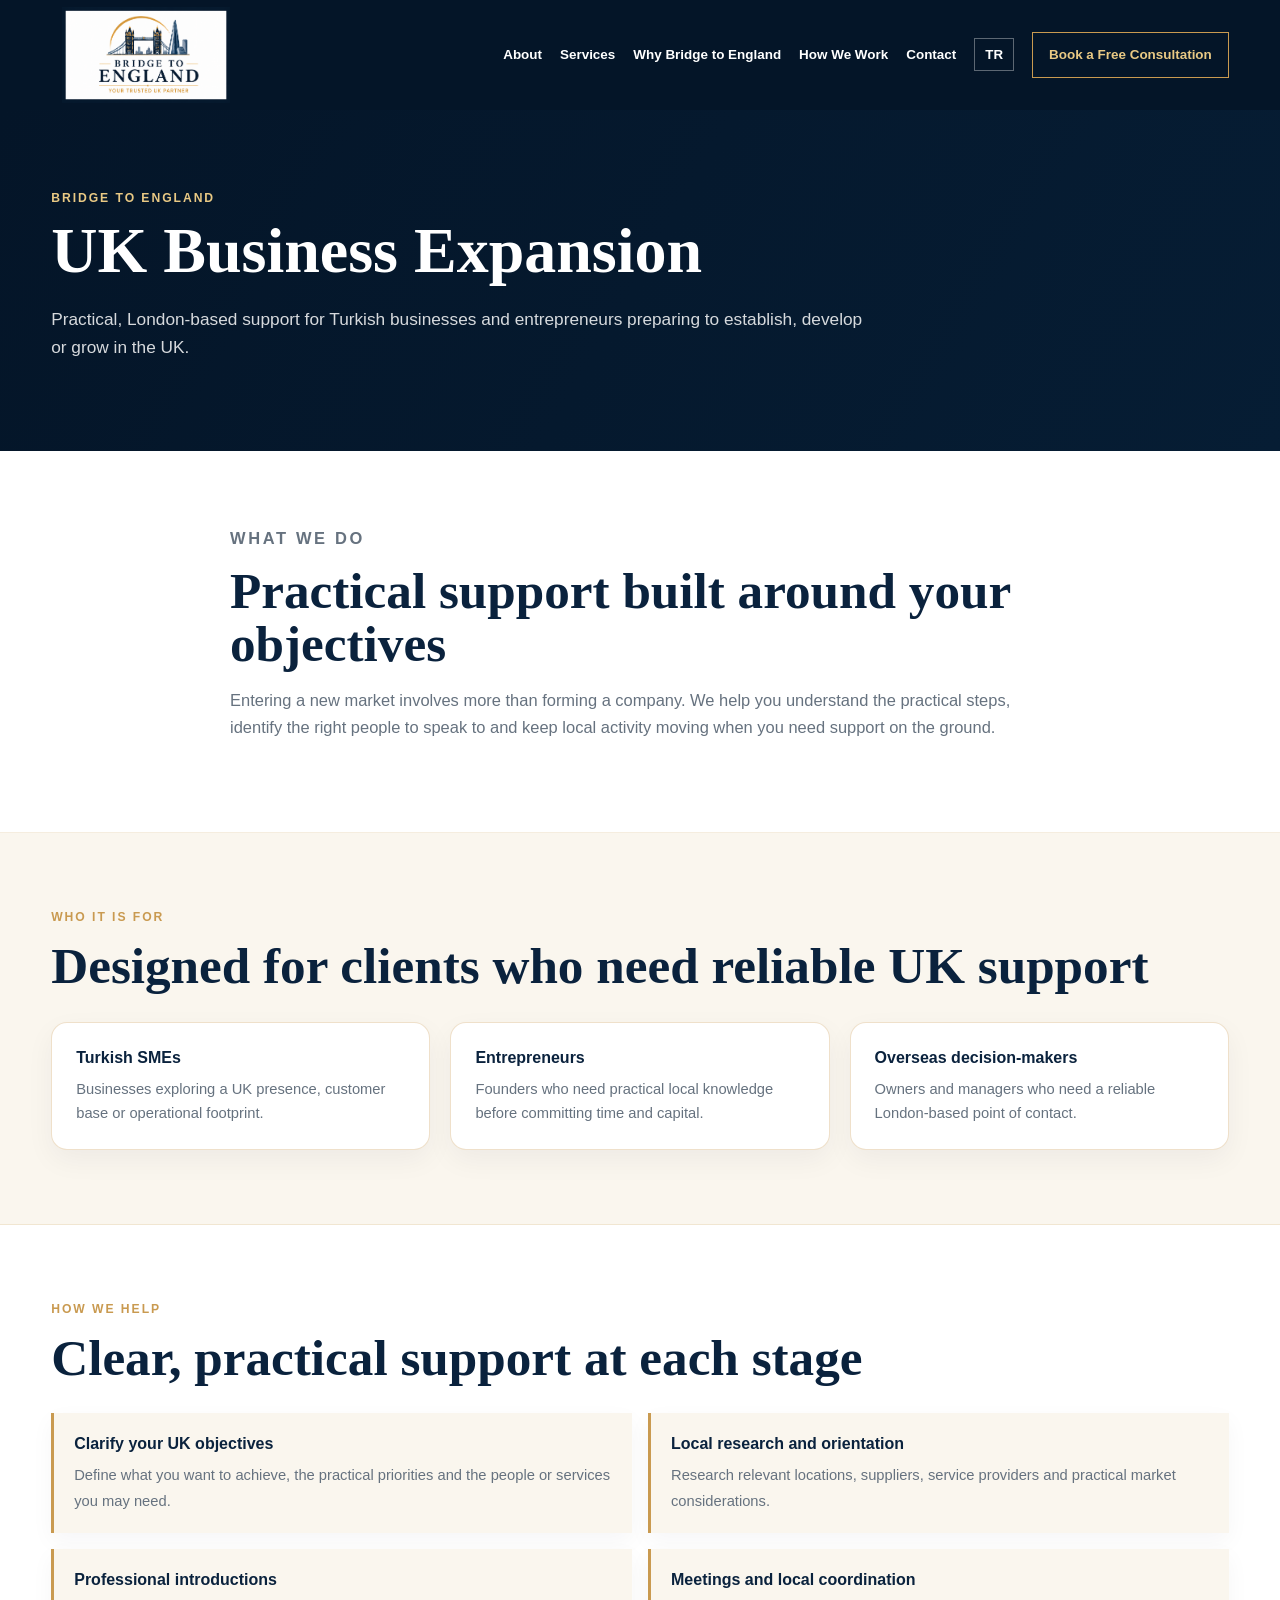
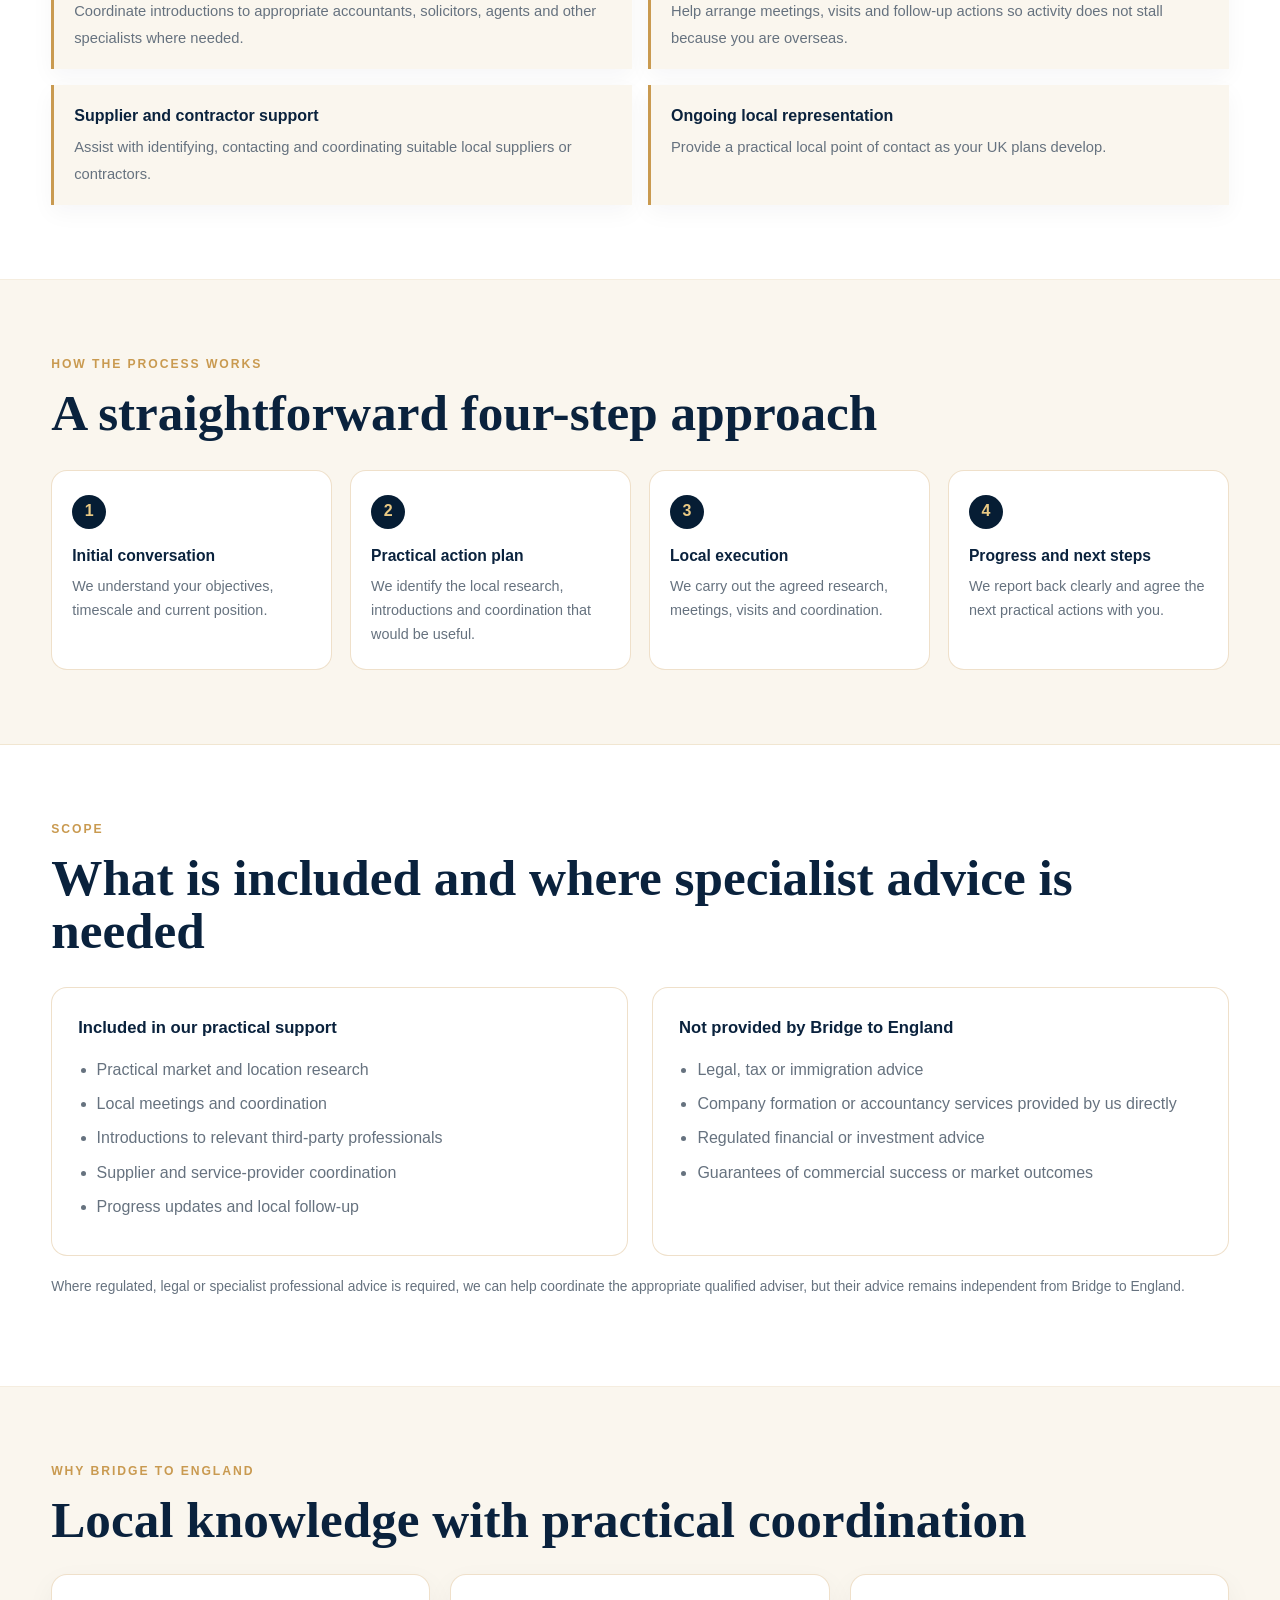
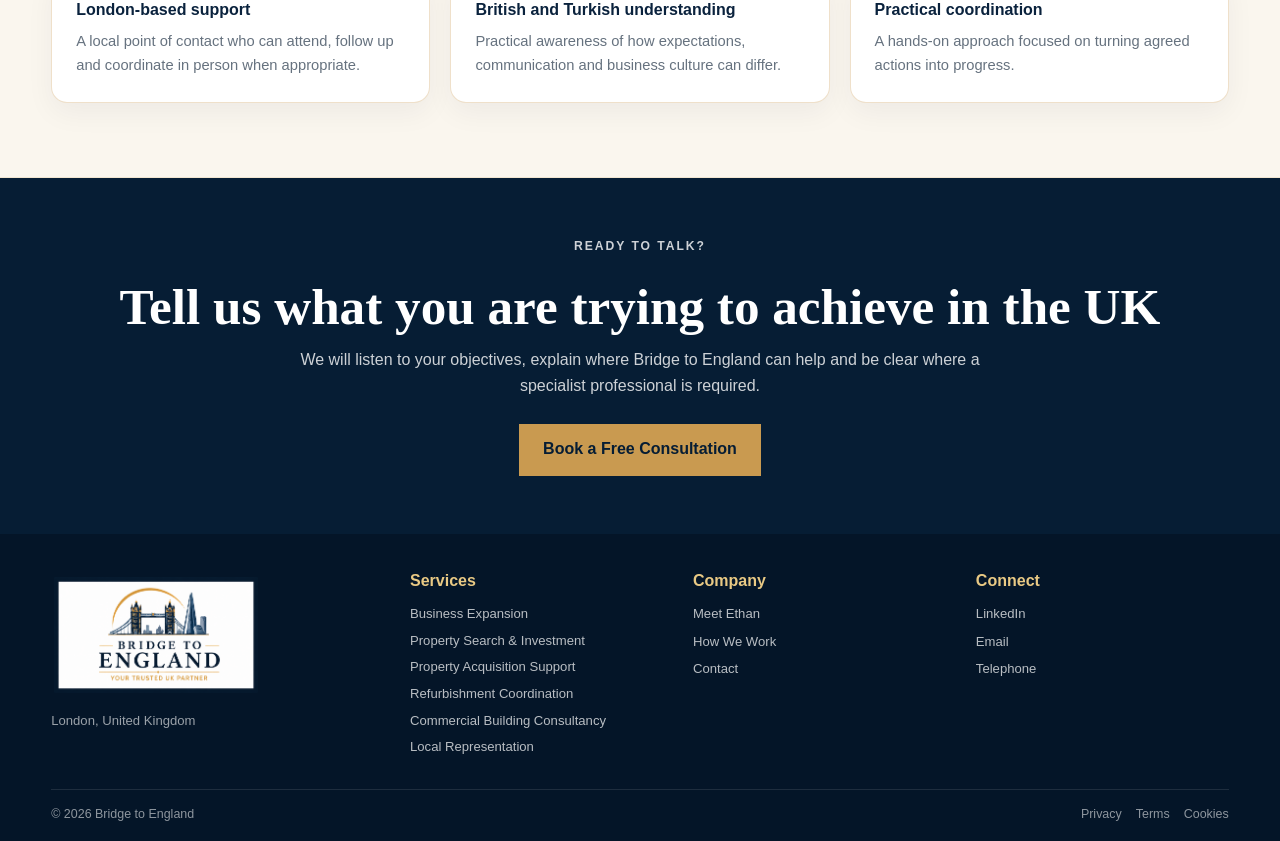
==== commit 2615cc69: "Use final approved Bridge to England logo V5.77" ====
--- a/business-expansion.html
+++ b/business-expansion.html
@@ -447,12 +447,74 @@
 }
 </style>
 
+
+<style id="final-logo-v577">
+/* V5.77 - approved Bridge to England logo */
+.site-header .brand img.site-logo-image,
+.site-header .brand-wordmark img.site-logo-image {
+  width: 190px !important;
+  max-height: 100px !important;
+  height: auto !important;
+  object-fit: contain !important;
+  background: transparent !important;
+  border: 0 !important;
+  box-shadow: none !important;
+}
+
+@media (min-width: 981px) and (max-width: 1279px) {
+  .site-header .brand img.site-logo-image,
+  .site-header .brand-wordmark img.site-logo-image {
+    width: 165px !important;
+    max-height: 90px !important;
+  }
+}
+
+@media (max-width: 980px) {
+  .site-header .brand img.site-logo-image,
+  .site-header .brand-wordmark img.site-logo-image {
+    width: 110px !important;
+    max-height: 70px !important;
+  }
+}
+
+@media (max-width: 560px) {
+  .site-header .brand img.site-logo-image,
+  .site-header .brand-wordmark img.site-logo-image {
+    width: 92px !important;
+    max-height: 62px !important;
+  }
+}
+
+/* Footer logo uses the same approved image at a comfortable width */
+footer .footer-logo-image {
+  width: 210px !important;
+  height: auto !important;
+  max-width: 100% !important;
+  object-fit: contain !important;
+  background: transparent !important;
+  border: 0 !important;
+  box-shadow: none !important;
+}
+
+/* Keep header and hero joins clean */
+.site-header,
+.site-header .nav-wrap,
+.hero,
+.hero-grid,
+.hero-copy,
+.hero-photo {
+  border: 0 !important;
+  outline: 0 !important;
+  box-shadow: none !important;
+}
+</style>
+
 </head>
 <body>
 
 <header class="site-header">
 <div class="container nav-wrap">
-<a class="brand brand-wordmark" href="index.html" aria-label="Bridge to England home"><img class="site-logo-image" src="bridge-to-england-logo.jpg" alt="Bridge to England logo"></a>
+<a class="brand brand-wordmark" href="index.html" aria-label="Bridge to England home"><img class="site-logo-image" src="bridge-to-england-logo.png" alt="Bridge to England logo"></a>
 <button aria-label="Open navigation" class="menu-toggle"><span></span><span></span><span></span></button>
 <nav class="main-nav">
 <a data-en="About" data-tr="Hakkımızda" href="index.html#about">About</a>
@@ -565,7 +627,7 @@
 <footer>
 <div class="container footer-grid">
 <div class="footer-brand">
-<a class="footer-wordmark" href="index.html"><img class="footer-logo-image" src="bridge-to-england-logo.jpg" alt="Bridge to England logo"></a>
+<a class="footer-wordmark" href="index.html"><img class="footer-logo-image" src="bridge-to-england-logo.png" alt="Bridge to England logo"></a>
 <p>London, United Kingdom</p>
 </div>
 <div>
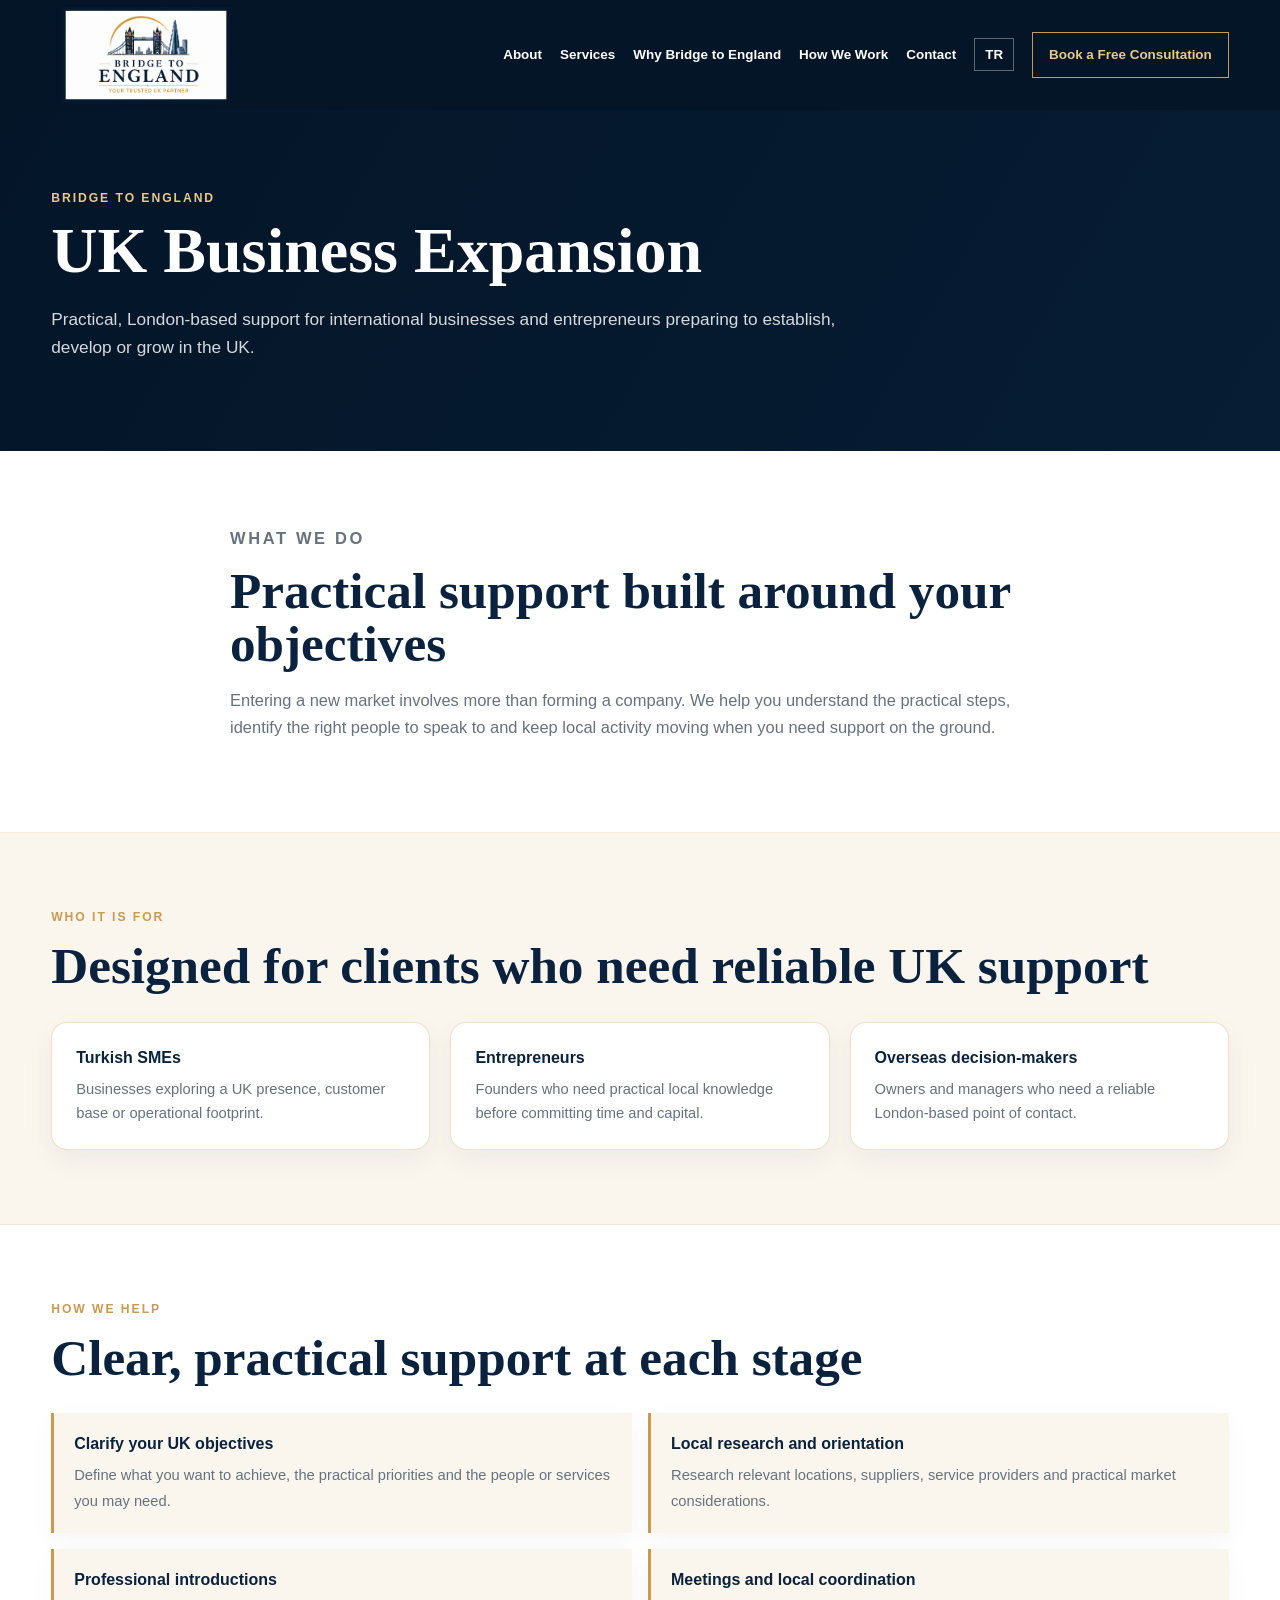
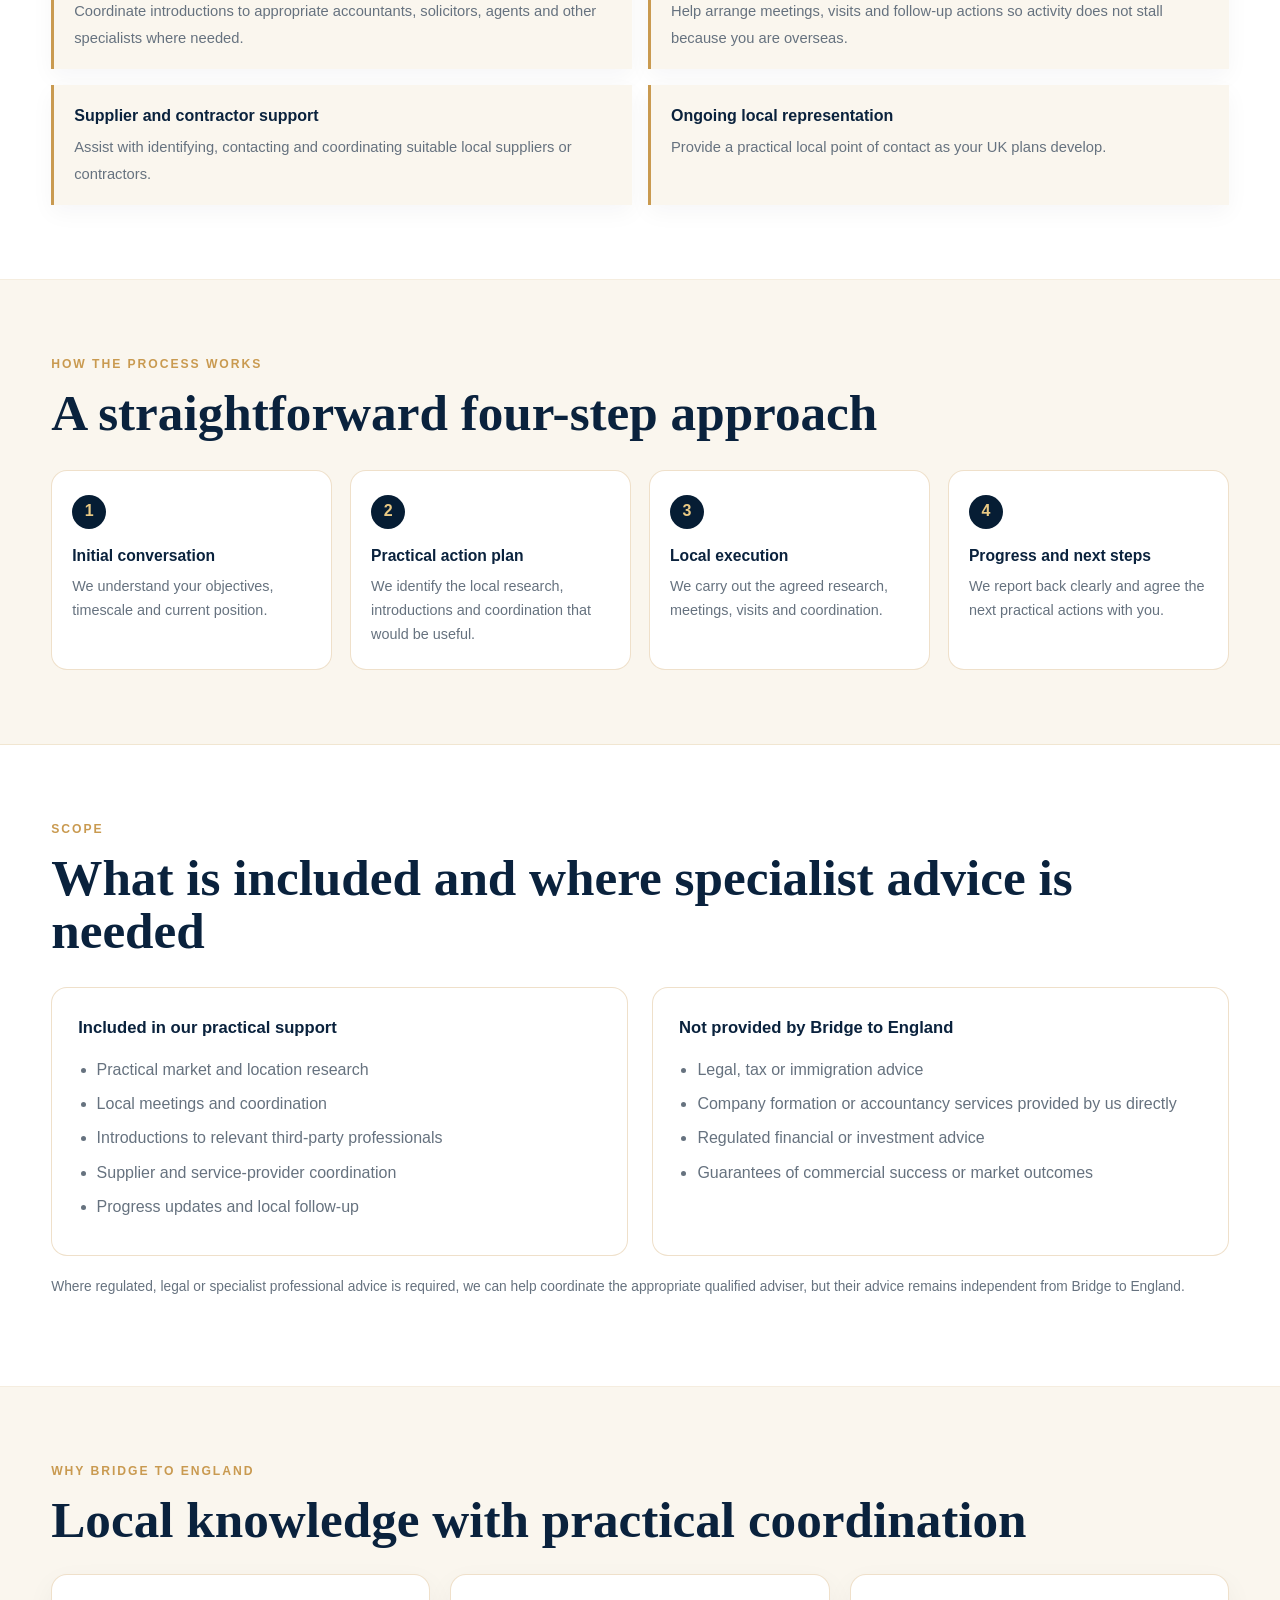
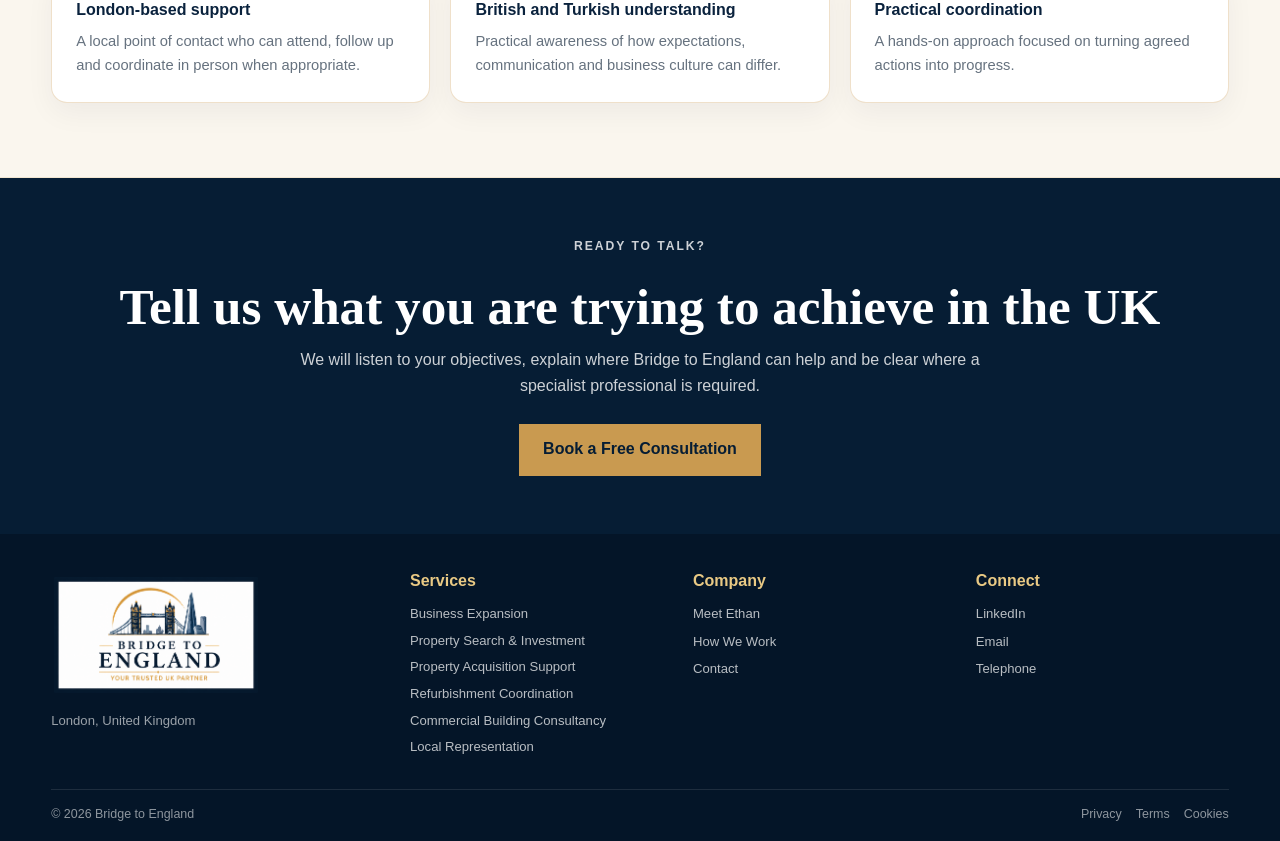
==== commit 61810691: "Broaden Bridge to England for international Broaden Bridge to England for international clients V5.7" ====
--- a/business-expansion.html
+++ b/business-expansion.html
@@ -4,16 +4,16 @@
 <meta charset="UTF-8">
 <meta name="viewport" content="width=device-width,initial-scale=1">
 <title>UK Business Expansion | Bridge to England</title>
-<meta name="description" content="Practical UK market-entry and business expansion support for Turkish businesses, entrepreneurs and investors, with London-based local coordination.">
+<meta name="description" content="Practical UK market-entry and business expansion support for international businesses, entrepreneurs and investors, with London-based local coordination.">
 <link rel="canonical" href="https://bridgetoengland.co.uk/business-expansion.html">
 <link rel="icon" href="favicon.png">
 <link rel="stylesheet" href="style.css?v=548">
 <meta property="og:type" content="website">
 <meta property="og:site_name" content="Bridge to England">
 <meta property="og:title" content="UK Business Expansion | Bridge to England">
-<meta property="og:description" content="Practical UK market-entry and business expansion support for Turkish businesses, entrepreneurs and investors, with London-based local coordination.">
+<meta property="og:description" content="Practical UK market-entry and business expansion support for international businesses, entrepreneurs and investors, with London-based local coordination.">
 <meta property="og:url" content="https://bridgetoengland.co.uk/business-expansion.html">
-<script type="application/ld+json">{"@context": "https://schema.org", "@type": "Service", "name": "UK Business Expansion", "description": "Practical, London-based support for Turkish businesses and entrepreneurs preparing to establish, develop or grow in the UK.", "provider": {"@type": "Organization", "name": "Bridge to England", "url": "https://bridgetoengland.co.uk/"}, "areaServed": {"@type": "Country", "name": "United Kingdom"}, "url": "https://bridgetoengland.co.uk/business-expansion.html"}</script>
+<script type="application/ld+json">{"@context": "https://schema.org", "@type": "Service", "name": "UK Business Expansion", "description": "Practical, London-based support for international businesses and entrepreneurs preparing to establish, develop or grow in the UK.", "provider": {"@type": "Organization", "name": "Bridge to England", "url": "https://bridgetoengland.co.uk/"}, "areaServed": {"@type": "Country", "name": "United Kingdom"}, "url": "https://bridgetoengland.co.uk/business-expansion.html"}</script>
 
 <style>
 /* V5.68 strengthened service pages */
@@ -532,7 +532,7 @@
 <div class="container">
 <p class="eyebrow" data-en="Bridge to England" data-tr="Bridge to England">Bridge to England</p>
 <h1 data-en="UK Business Expansion" data-tr="Birleşik Krallık’ta İş Geliştirme">UK Business Expansion</h1>
-<p class="hero-summary" data-en="Practical, London-based support for Turkish businesses and entrepreneurs preparing to establish, develop or grow in the UK." data-tr="Birleşik Krallık’ta kurulmaya, gelişmeye veya büyümeye hazırlanan Türk işletmeleri ve girişimciler için Londra merkezli pratik destek.">Practical, London-based support for Turkish businesses and entrepreneurs preparing to establish, develop or grow in the UK.</p>
+<p class="hero-summary" data-en="Practical, London-based support for international businesses and entrepreneurs preparing to establish, develop or grow in the UK." data-tr="Birleşik Krallık’ta kurulmaya, gelişmeye veya büyümeye hazırlanan uluslararası işletmeler ve girişimciler için Londra merkezli pratik destek.">Practical, London-based support for international businesses and entrepreneurs preparing to establish, develop or grow in the UK.</p>
 </div>
 </section>
 
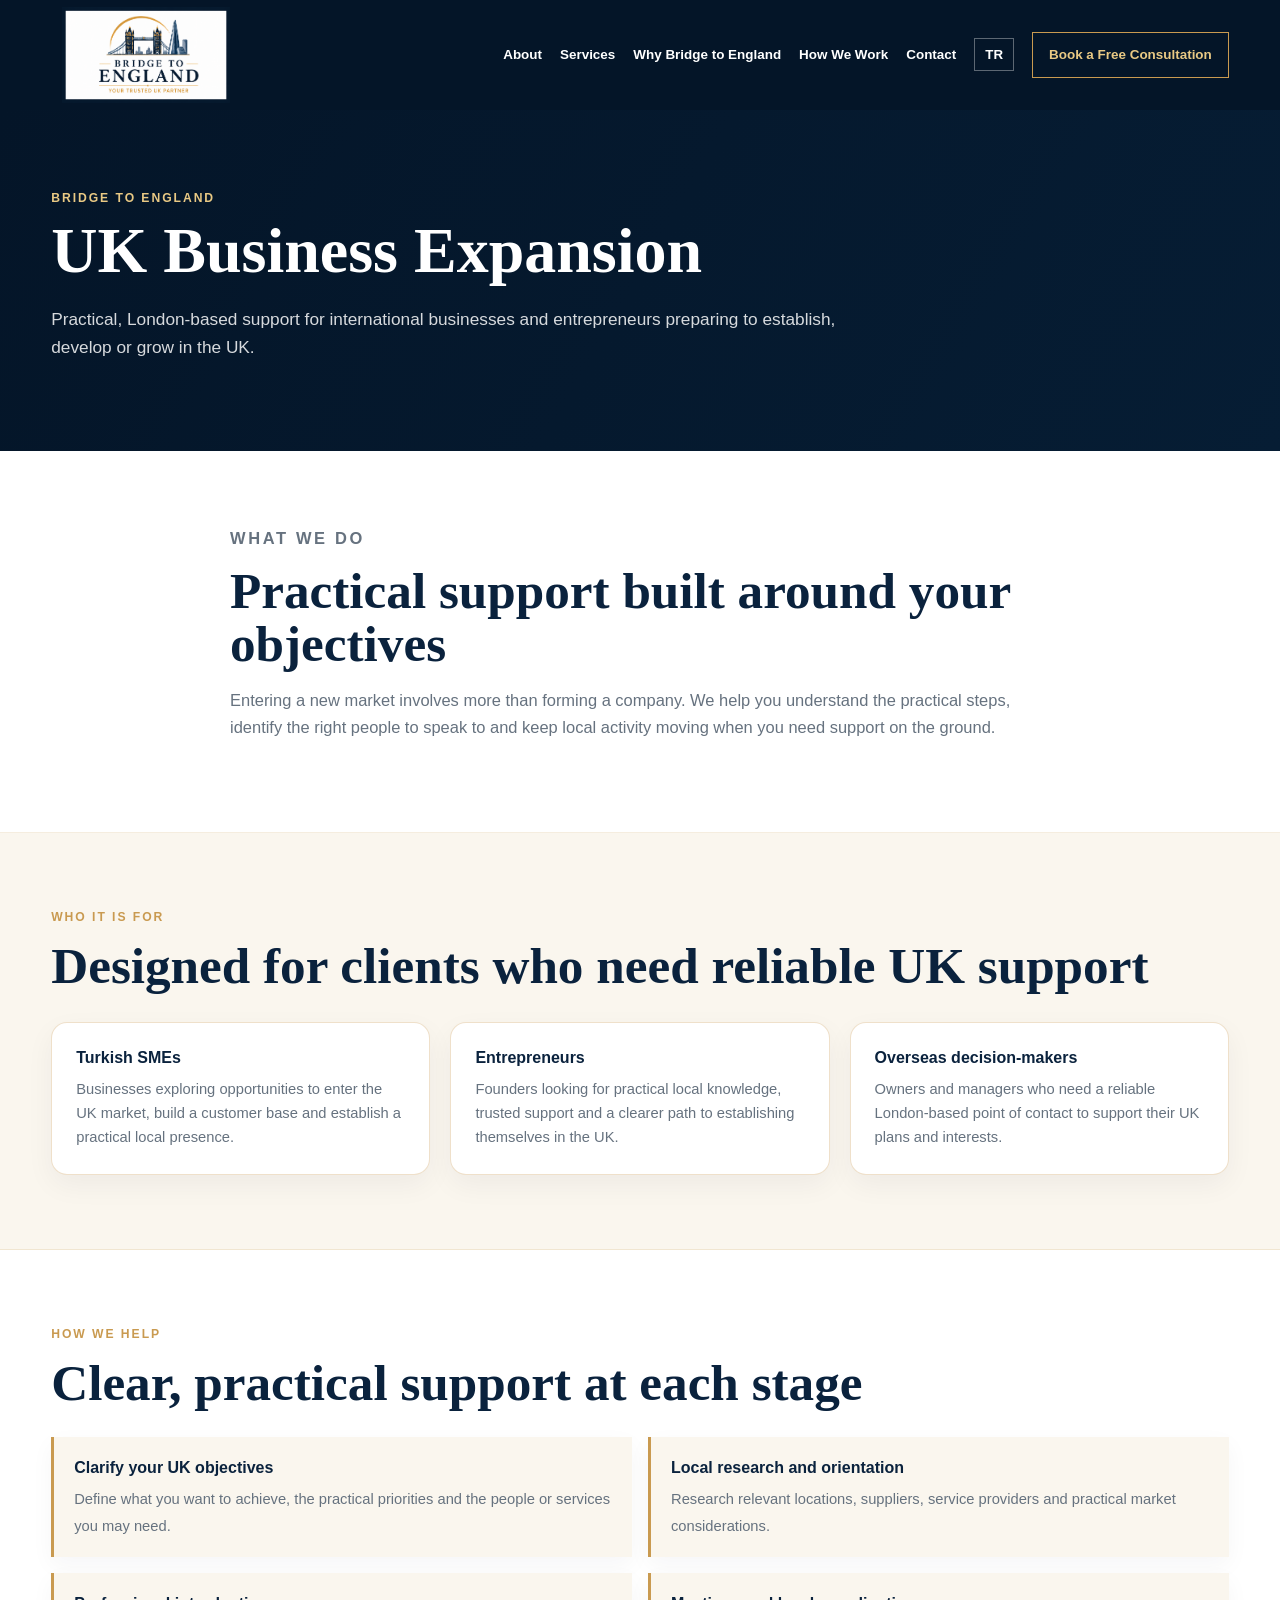
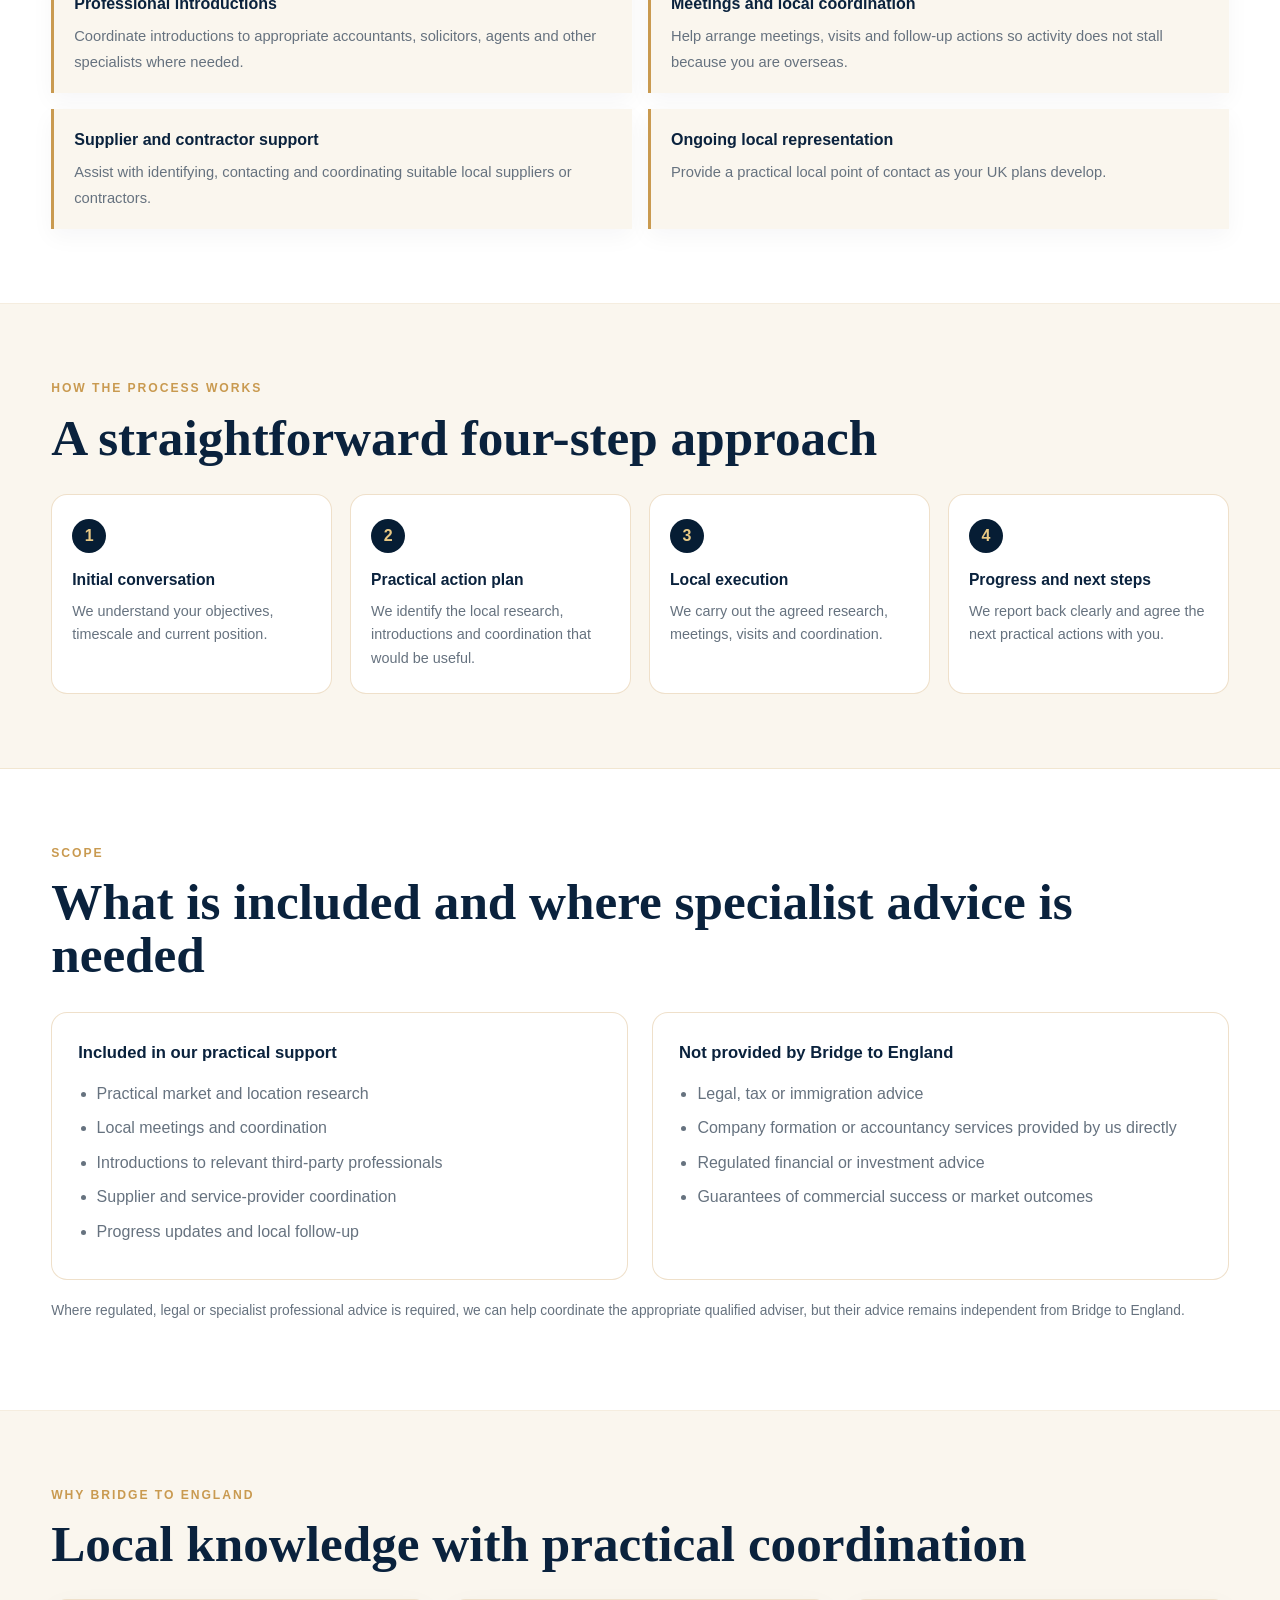
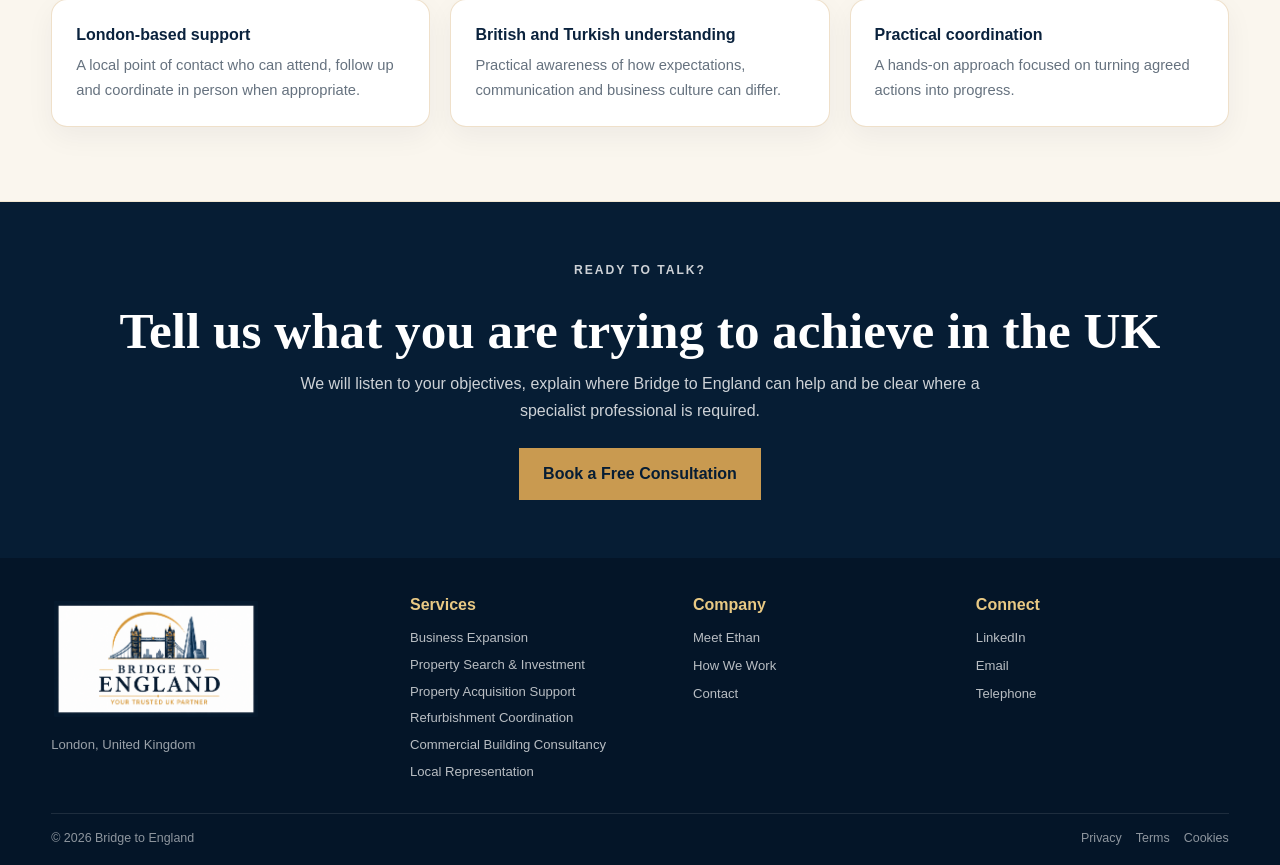
==== commit 170abfc0: "Update Business Expansion audience wording V5.79 Update Business Expansion audience wording V5.79" ====
--- a/business-expansion.html
+++ b/business-expansion.html
@@ -549,9 +549,9 @@
 <div class="container">
 <p class="section-label" data-en="Who It Is For" data-tr="Kimler İçin">Who It Is For</p>
 <h2 data-en="Designed for clients who need reliable UK support" data-tr="Güvenilir Birleşik Krallık desteğine ihtiyaç duyan müşteriler için">Designed for clients who need reliable UK support</h2>
-<div class="service-cards"><article class="service-card-lite"><h3 data-en="Turkish SMEs" data-tr="Türk KOBİ’leri">Turkish SMEs</h3><p data-en="Businesses exploring a UK presence, customer base or operational footprint." data-tr="Birleşik Krallık’ta varlık, müşteri tabanı veya operasyon oluşturmayı değerlendiren işletmeler.">Businesses exploring a UK presence, customer base or operational footprint.</p></article>
-<article class="service-card-lite"><h3 data-en="Entrepreneurs" data-tr="Girişimciler">Entrepreneurs</h3><p data-en="Founders who need practical local knowledge before committing time and capital." data-tr="Zaman ve sermaye ayırmadan önce pratik yerel bilgiye ihtiyaç duyan girişimciler.">Founders who need practical local knowledge before committing time and capital.</p></article>
-<article class="service-card-lite"><h3 data-en="Overseas decision-makers" data-tr="Yurt dışındaki karar vericiler">Overseas decision-makers</h3><p data-en="Owners and managers who need a reliable London-based point of contact." data-tr="Londra’da güvenilir bir yerel irtibat noktasına ihtiyaç duyan işletme sahipleri ve yöneticiler.">Owners and managers who need a reliable London-based point of contact.</p></article></div>
+<div class="service-cards"><article class="service-card-lite"><h3 data-en="Turkish SMEs" data-tr="Türk KOBİ’leri">Turkish SMEs</h3><p data-en="Businesses exploring opportunities to enter the UK market, build a customer base and establish a practical local presence." data-tr="Birleşik Krallık pazarına girmeyi, müşteri tabanı oluşturmayı ve pratik bir yerel varlık kurmayı hedefleyen işletmeler.">Businesses exploring opportunities to enter the UK market, build a customer base and establish a practical local presence.</p></article>
+<article class="service-card-lite"><h3 data-en="Entrepreneurs" data-tr="Girişimciler">Entrepreneurs</h3><p data-en="Founders looking for practical local knowledge, trusted support and a clearer path to establishing themselves in the UK." data-tr="Birleşik Krallık’ta kendilerini konumlandırmak için pratik yerel bilgi, güvenilir destek ve daha net bir yol arayan girişimciler.">Founders looking for practical local knowledge, trusted support and a clearer path to establishing themselves in the UK.</p></article>
+<article class="service-card-lite"><h3 data-en="Overseas decision-makers" data-tr="Yurt dışındaki karar vericiler">Overseas decision-makers</h3><p data-en="Owners and managers who need a reliable London-based point of contact to support their UK plans and interests." data-tr="Birleşik Krallık’taki planlarını ve çıkarlarını desteklemek için Londra merkezli güvenilir bir irtibat noktasına ihtiyaç duyan işletme sahipleri ve yöneticiler.">Owners and managers who need a reliable London-based point of contact to support their UK plans and interests.</p></article></div>
 </div>
 </section>
 
